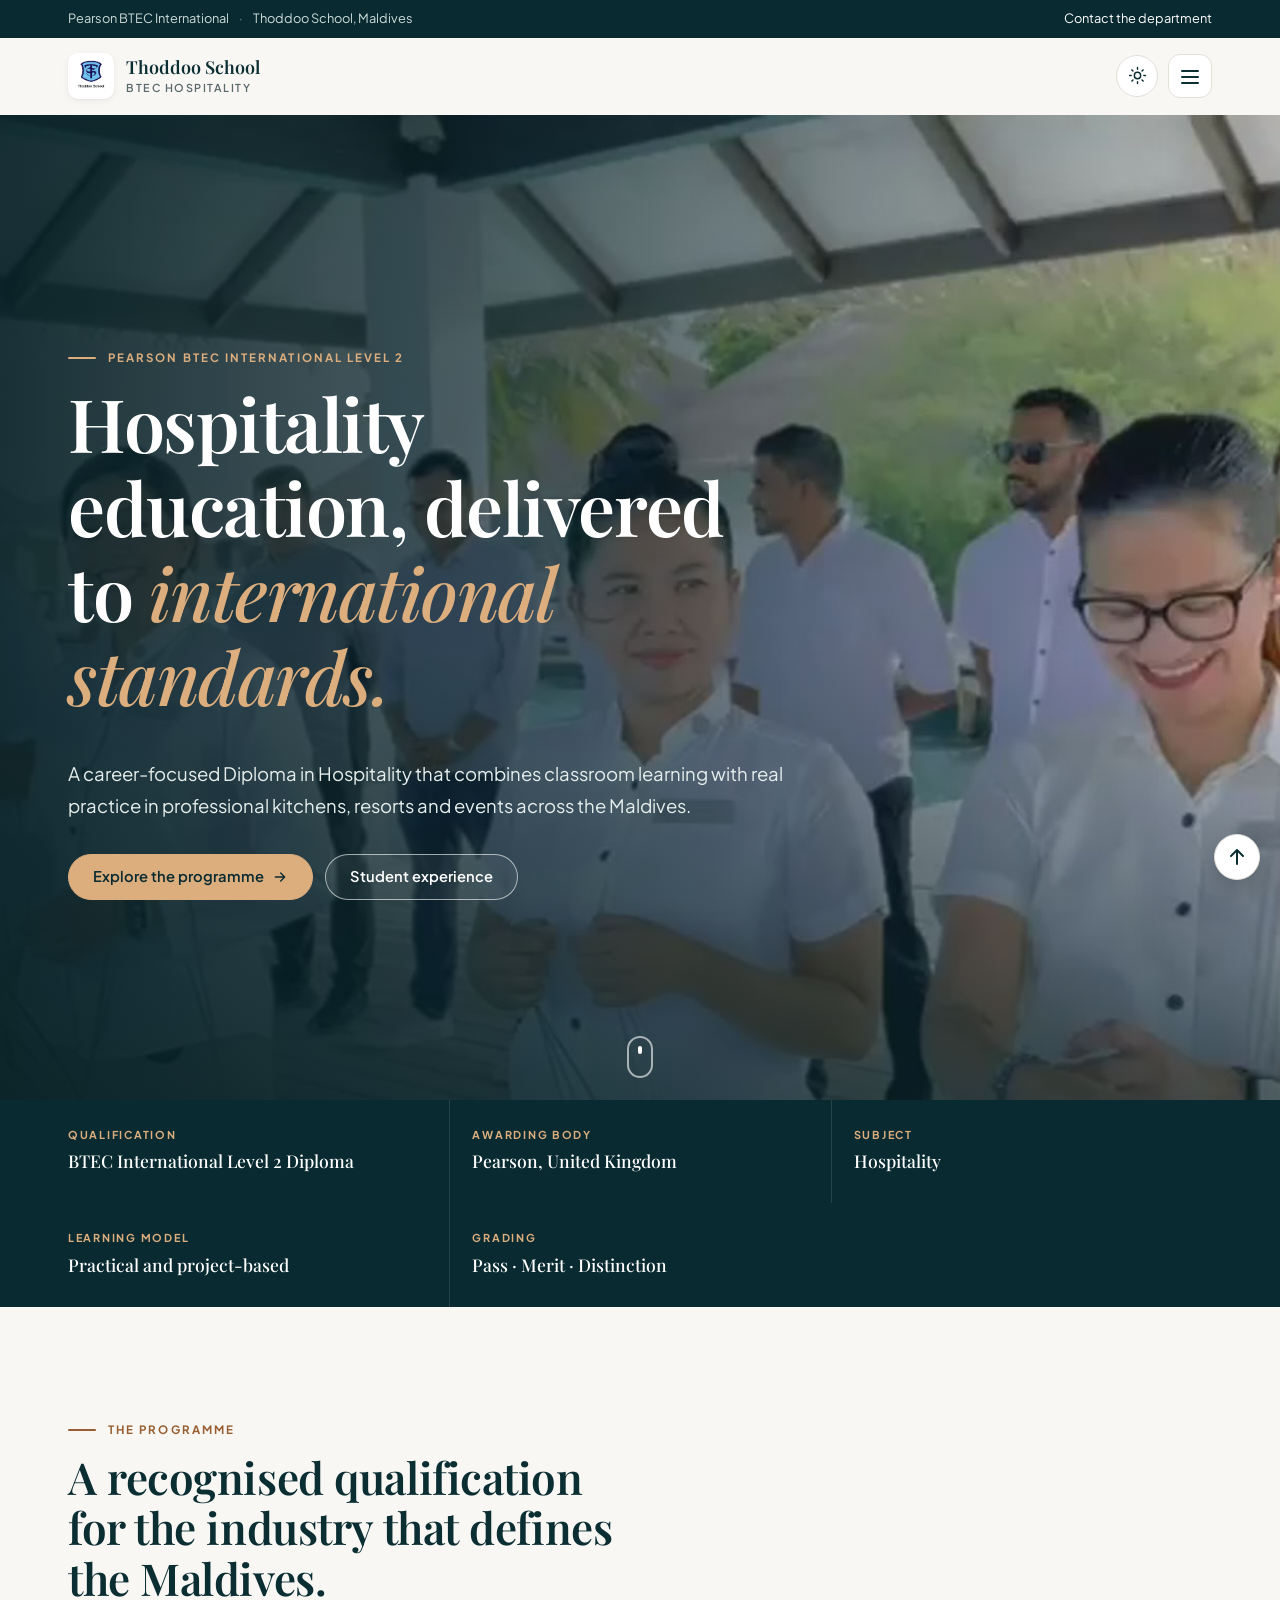
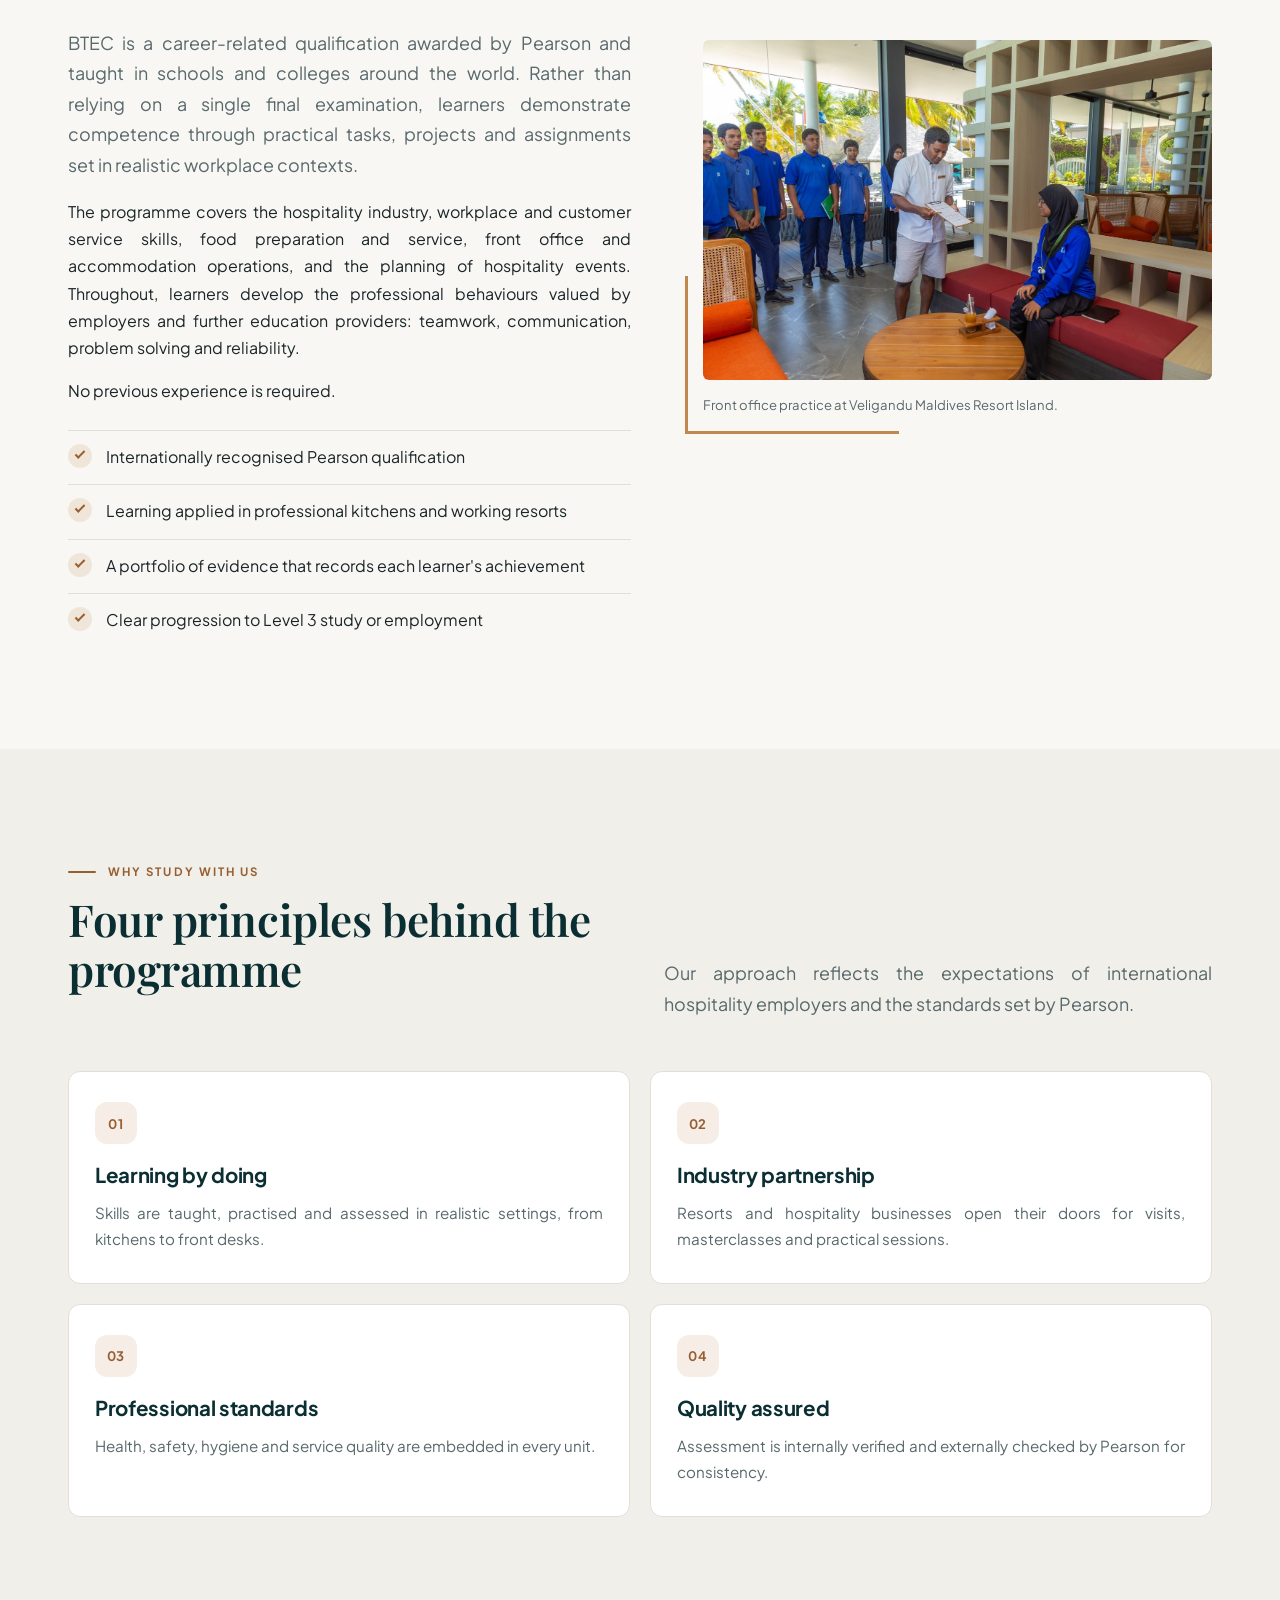
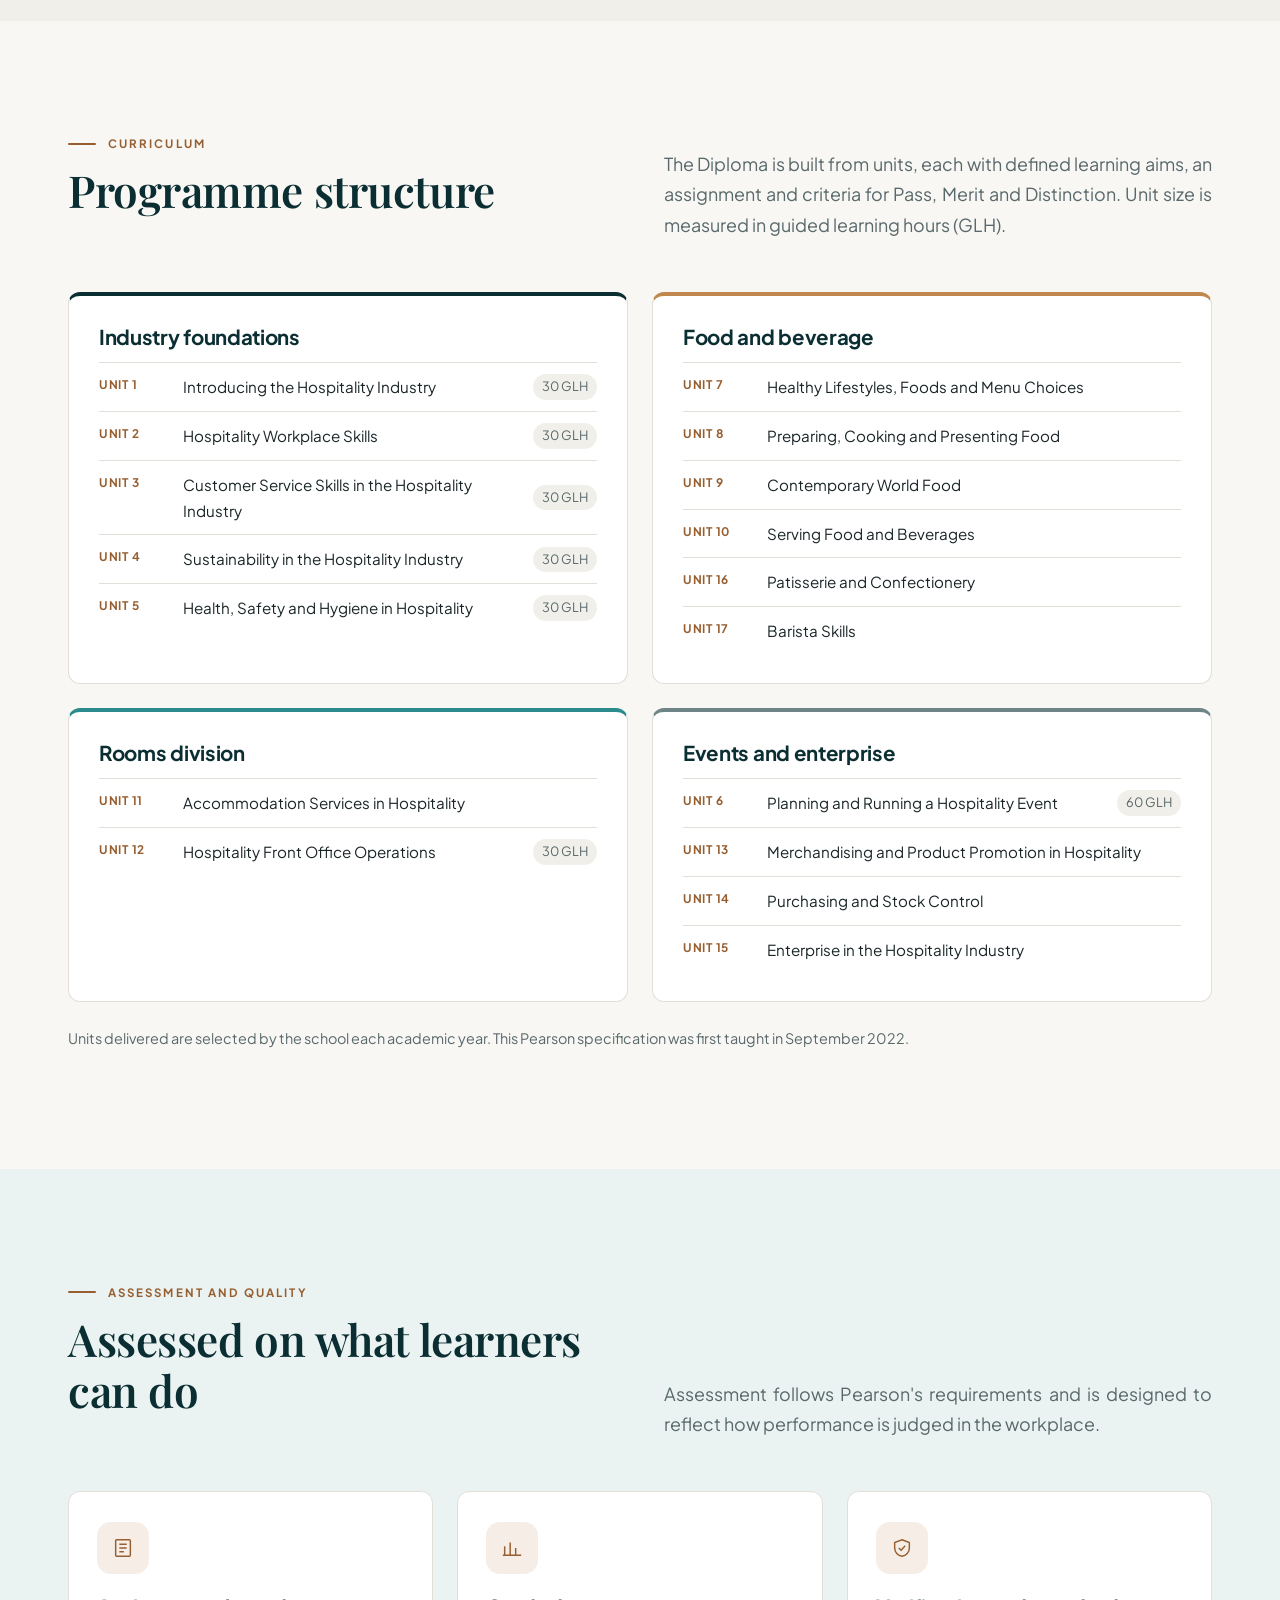
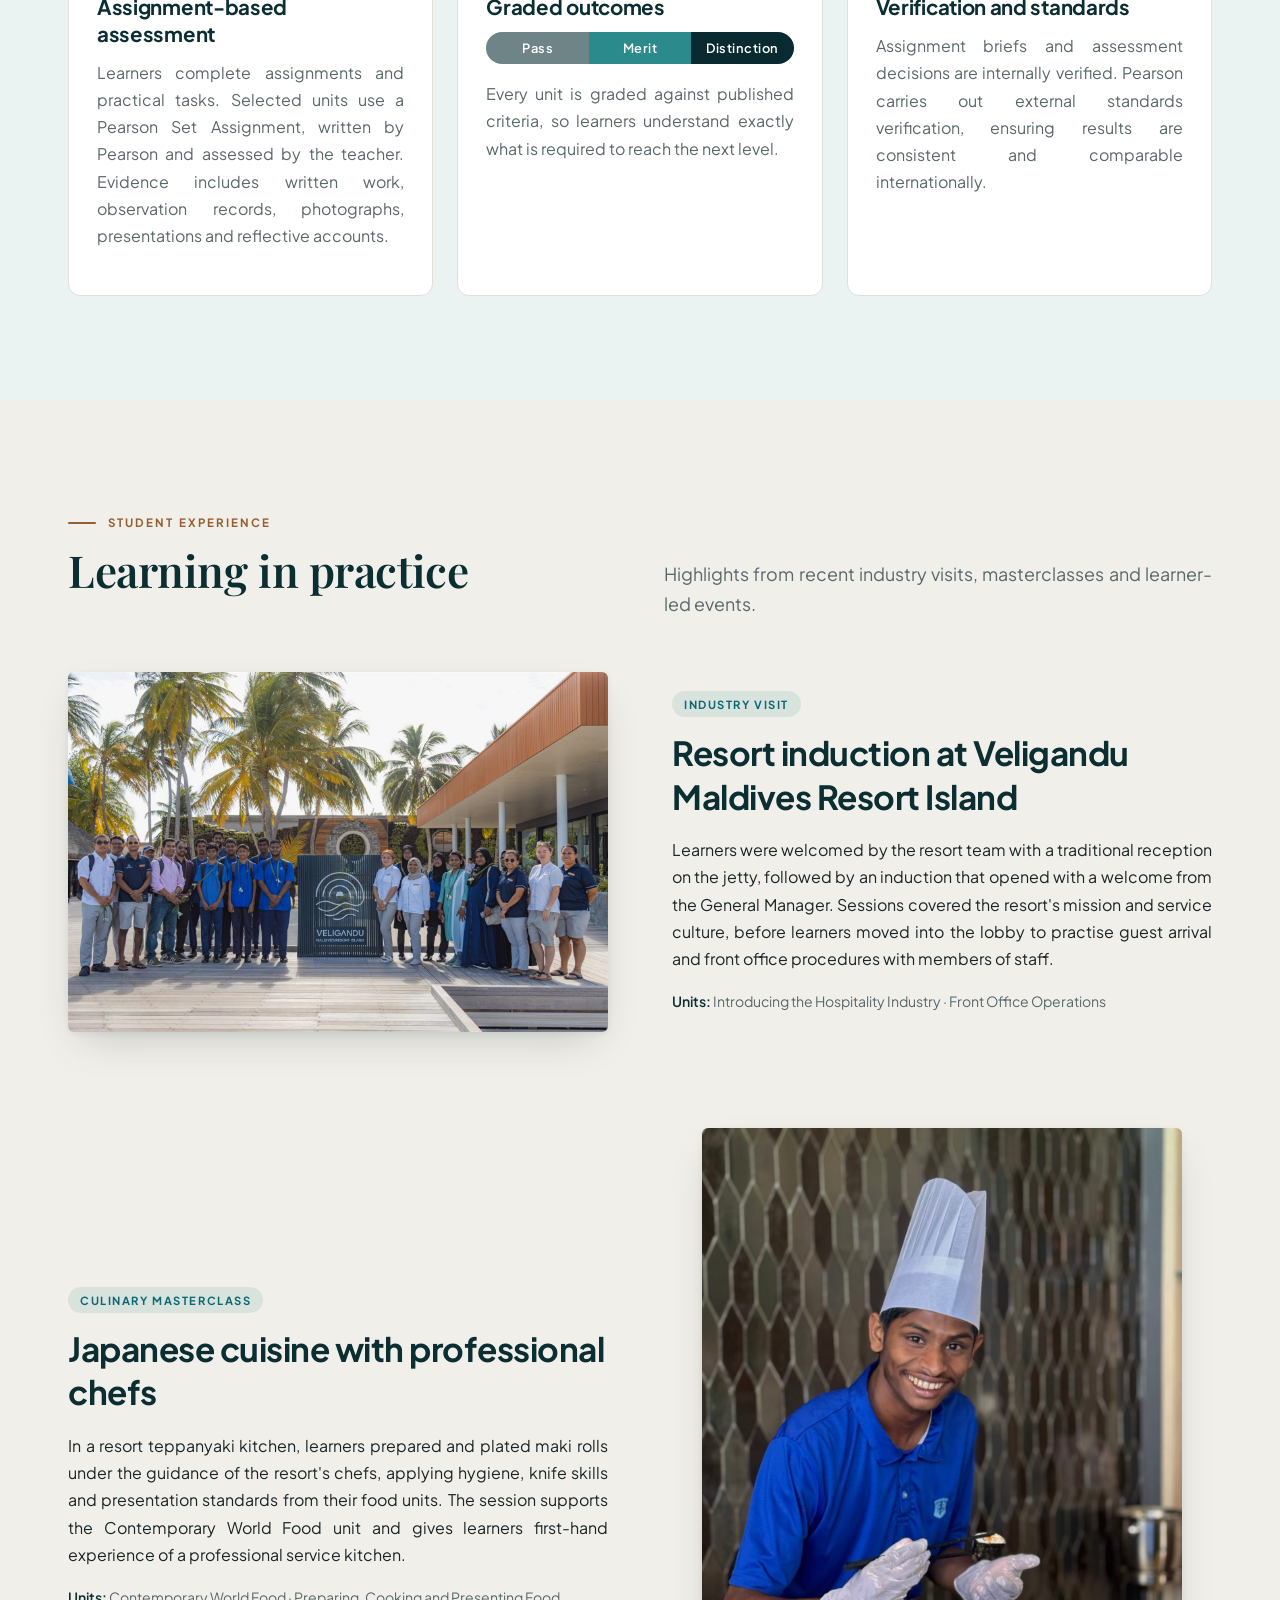
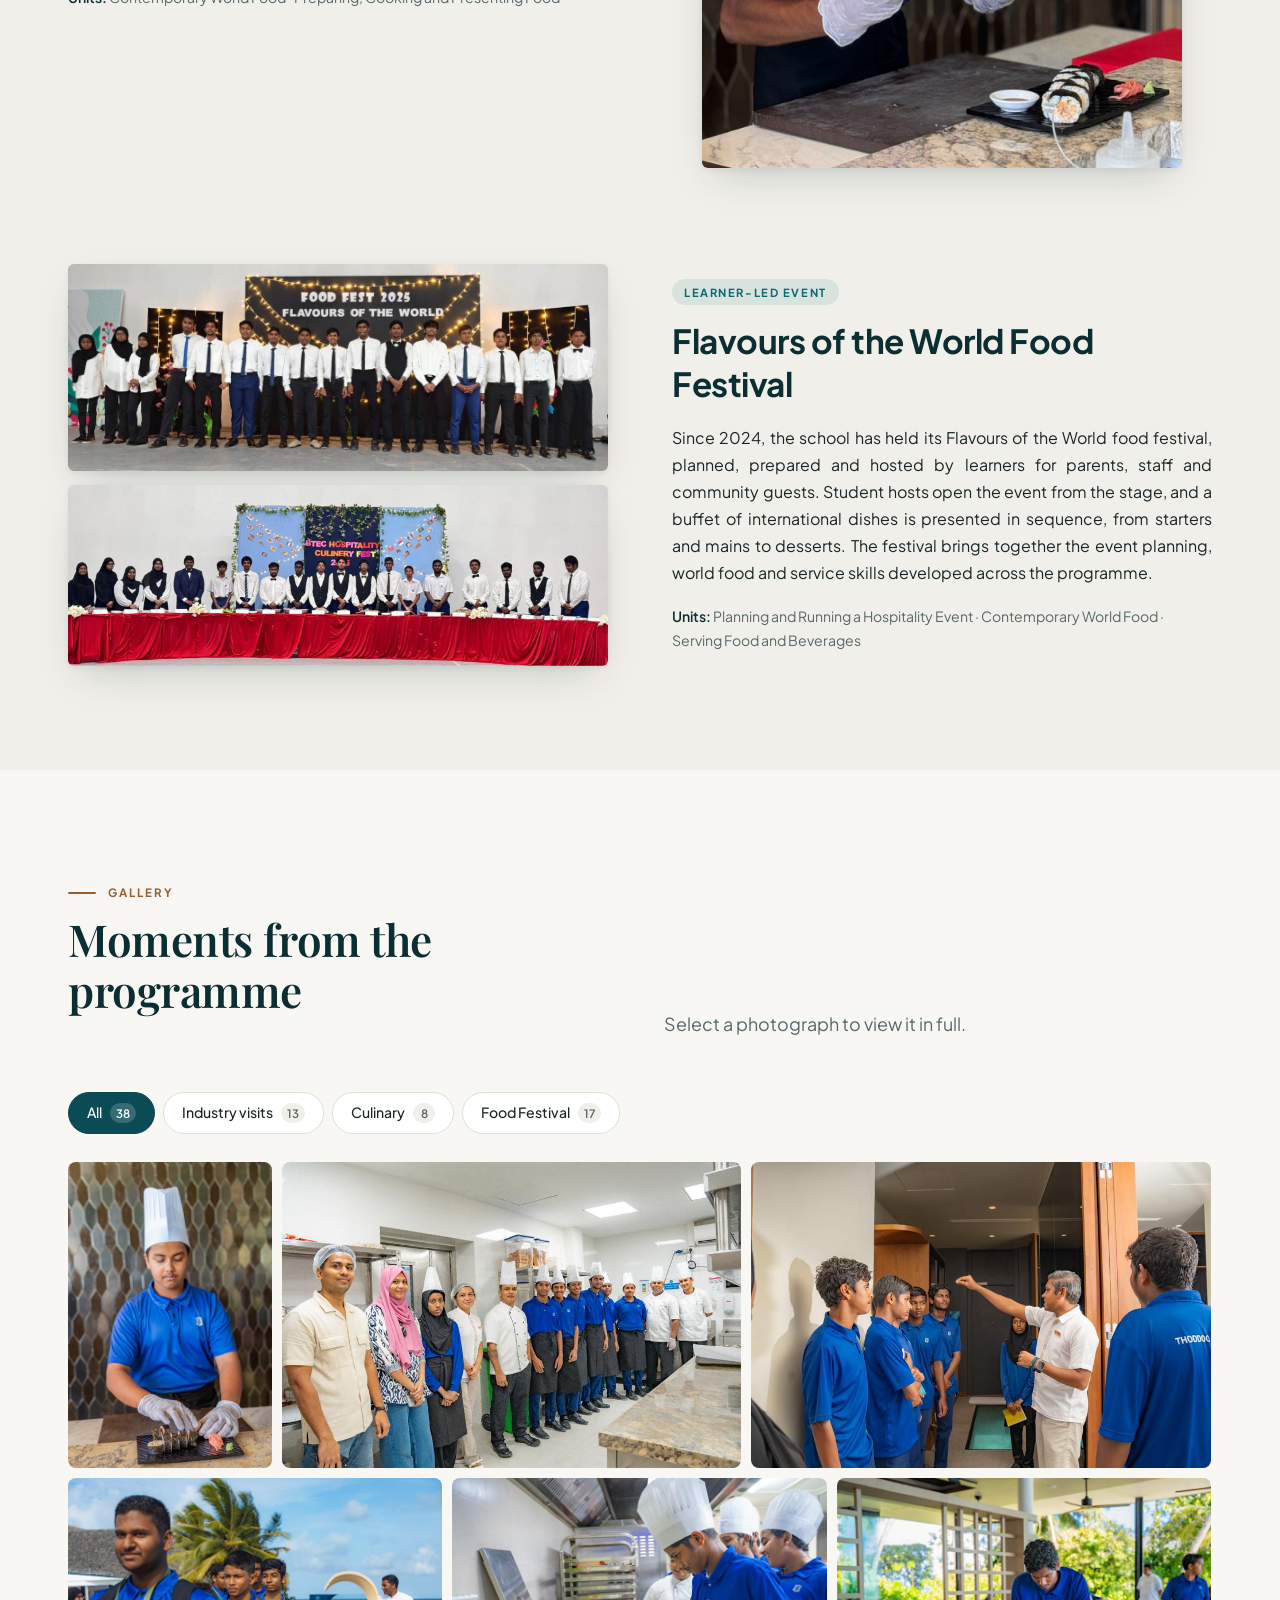
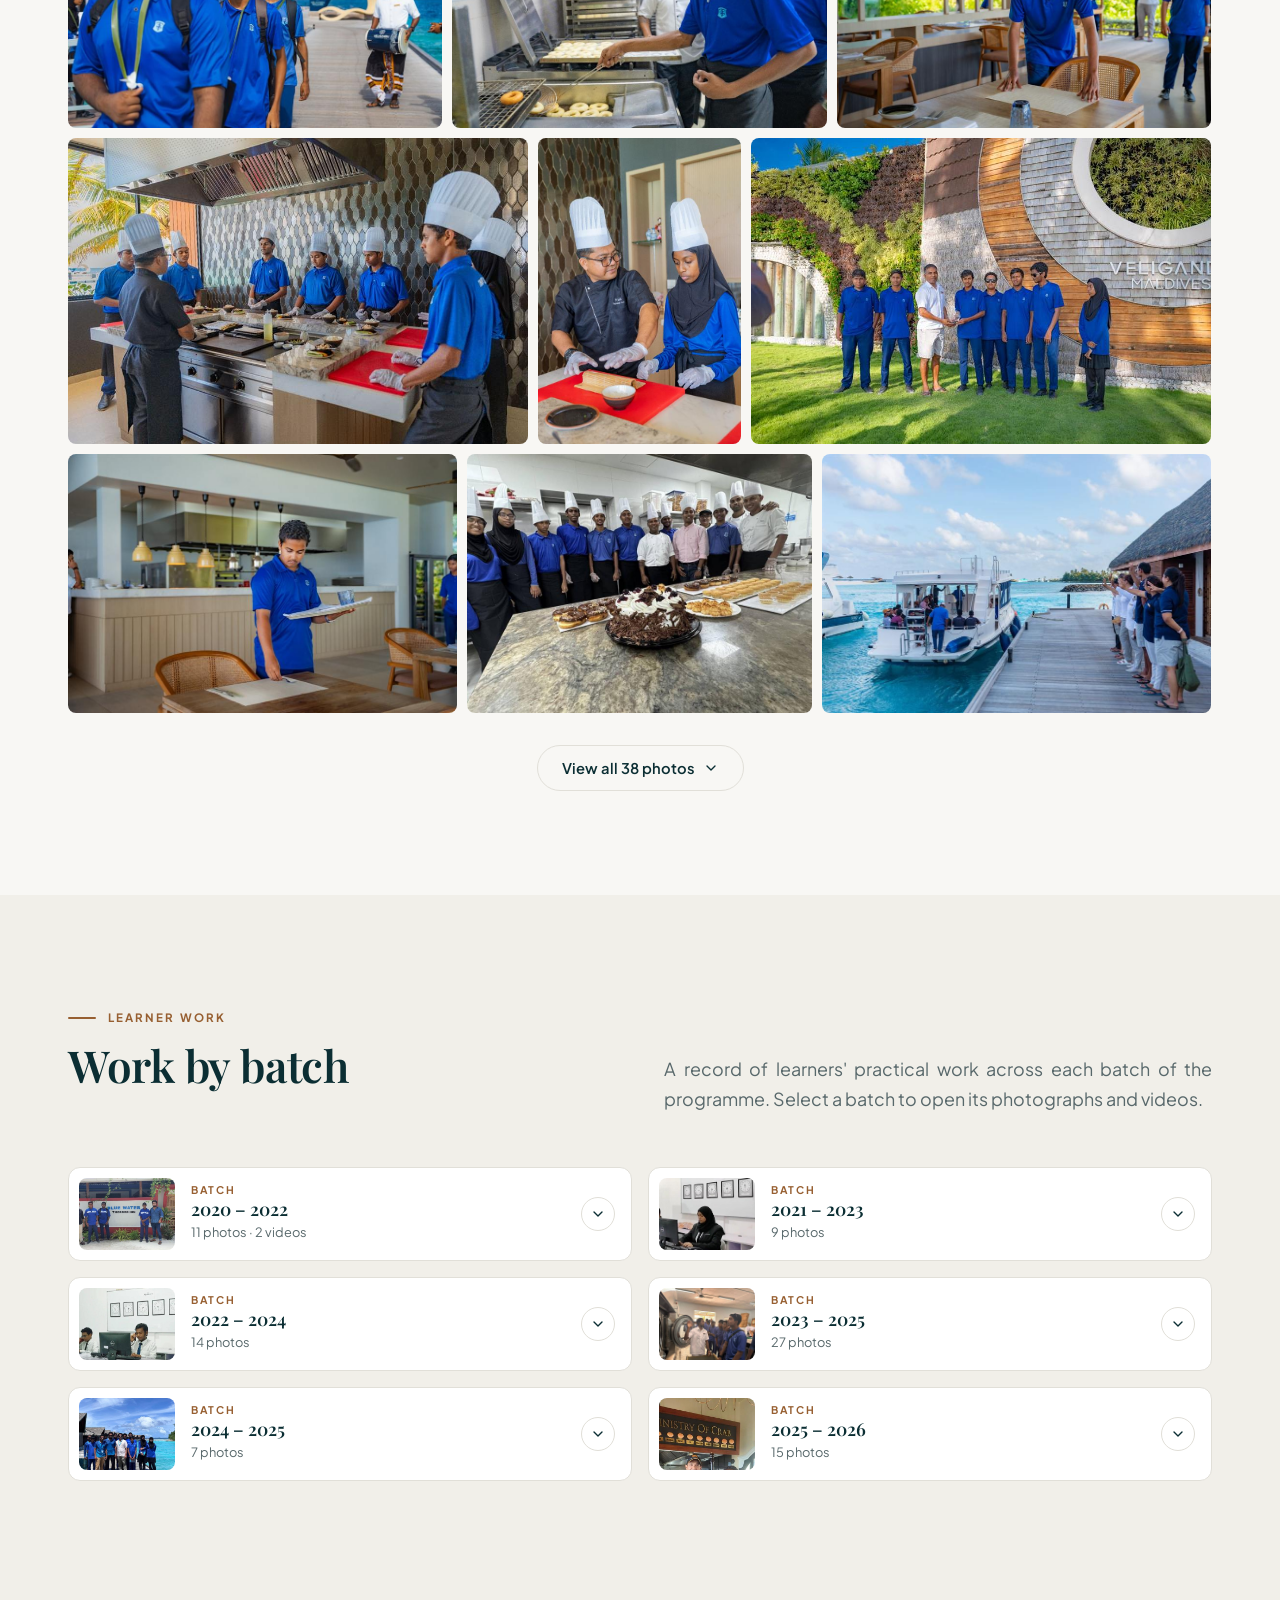
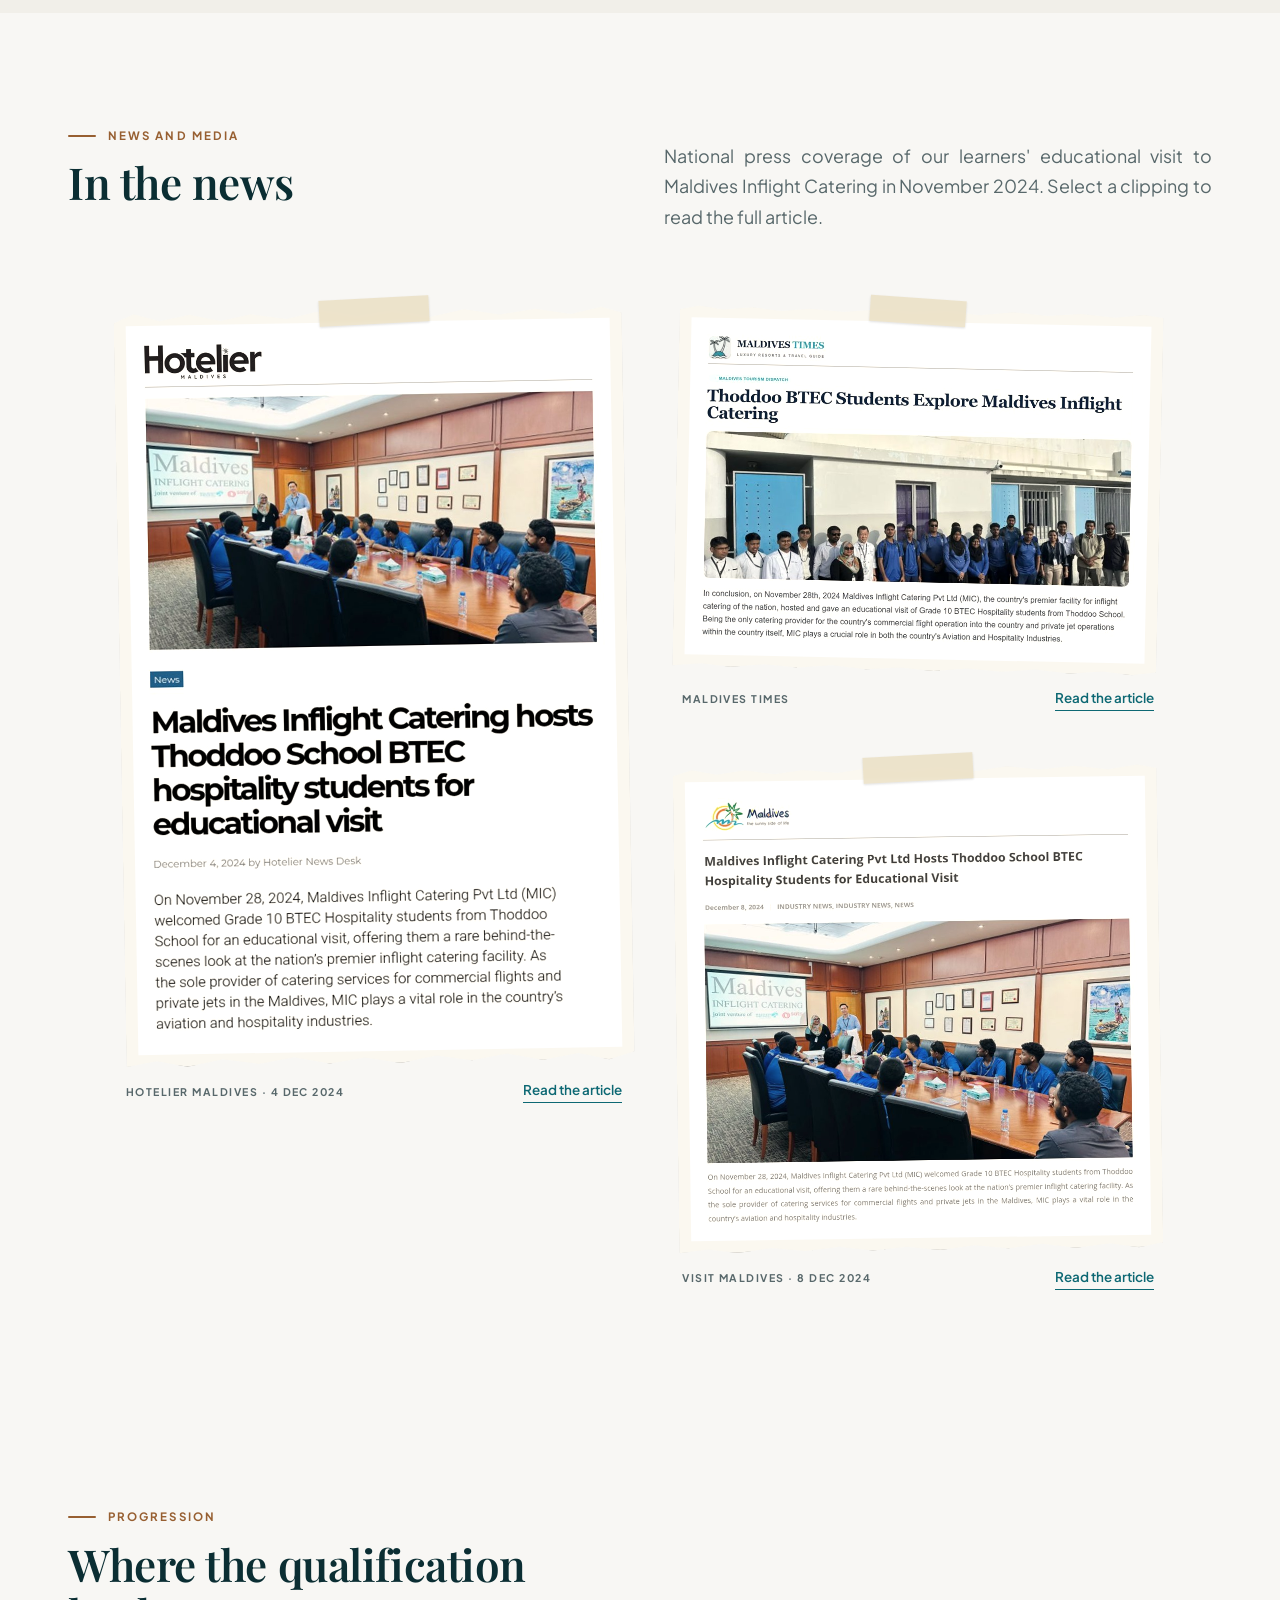
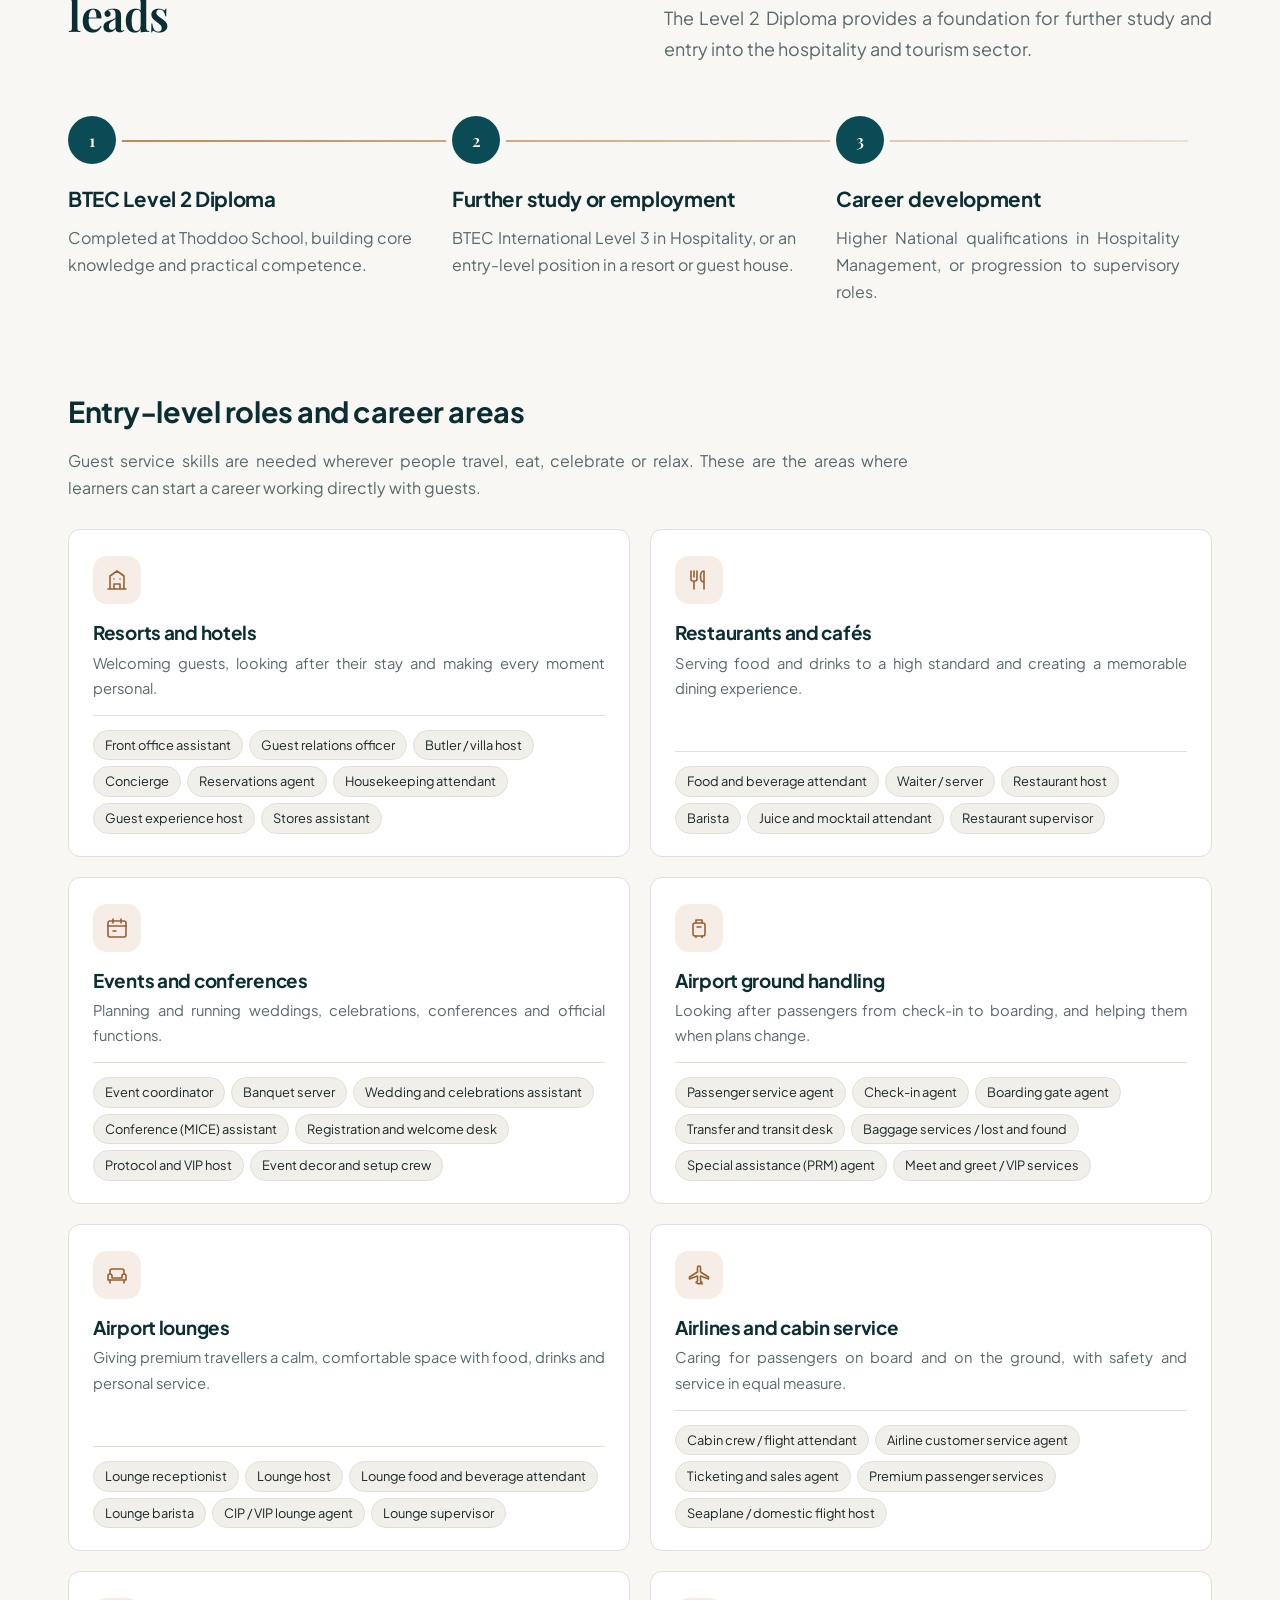
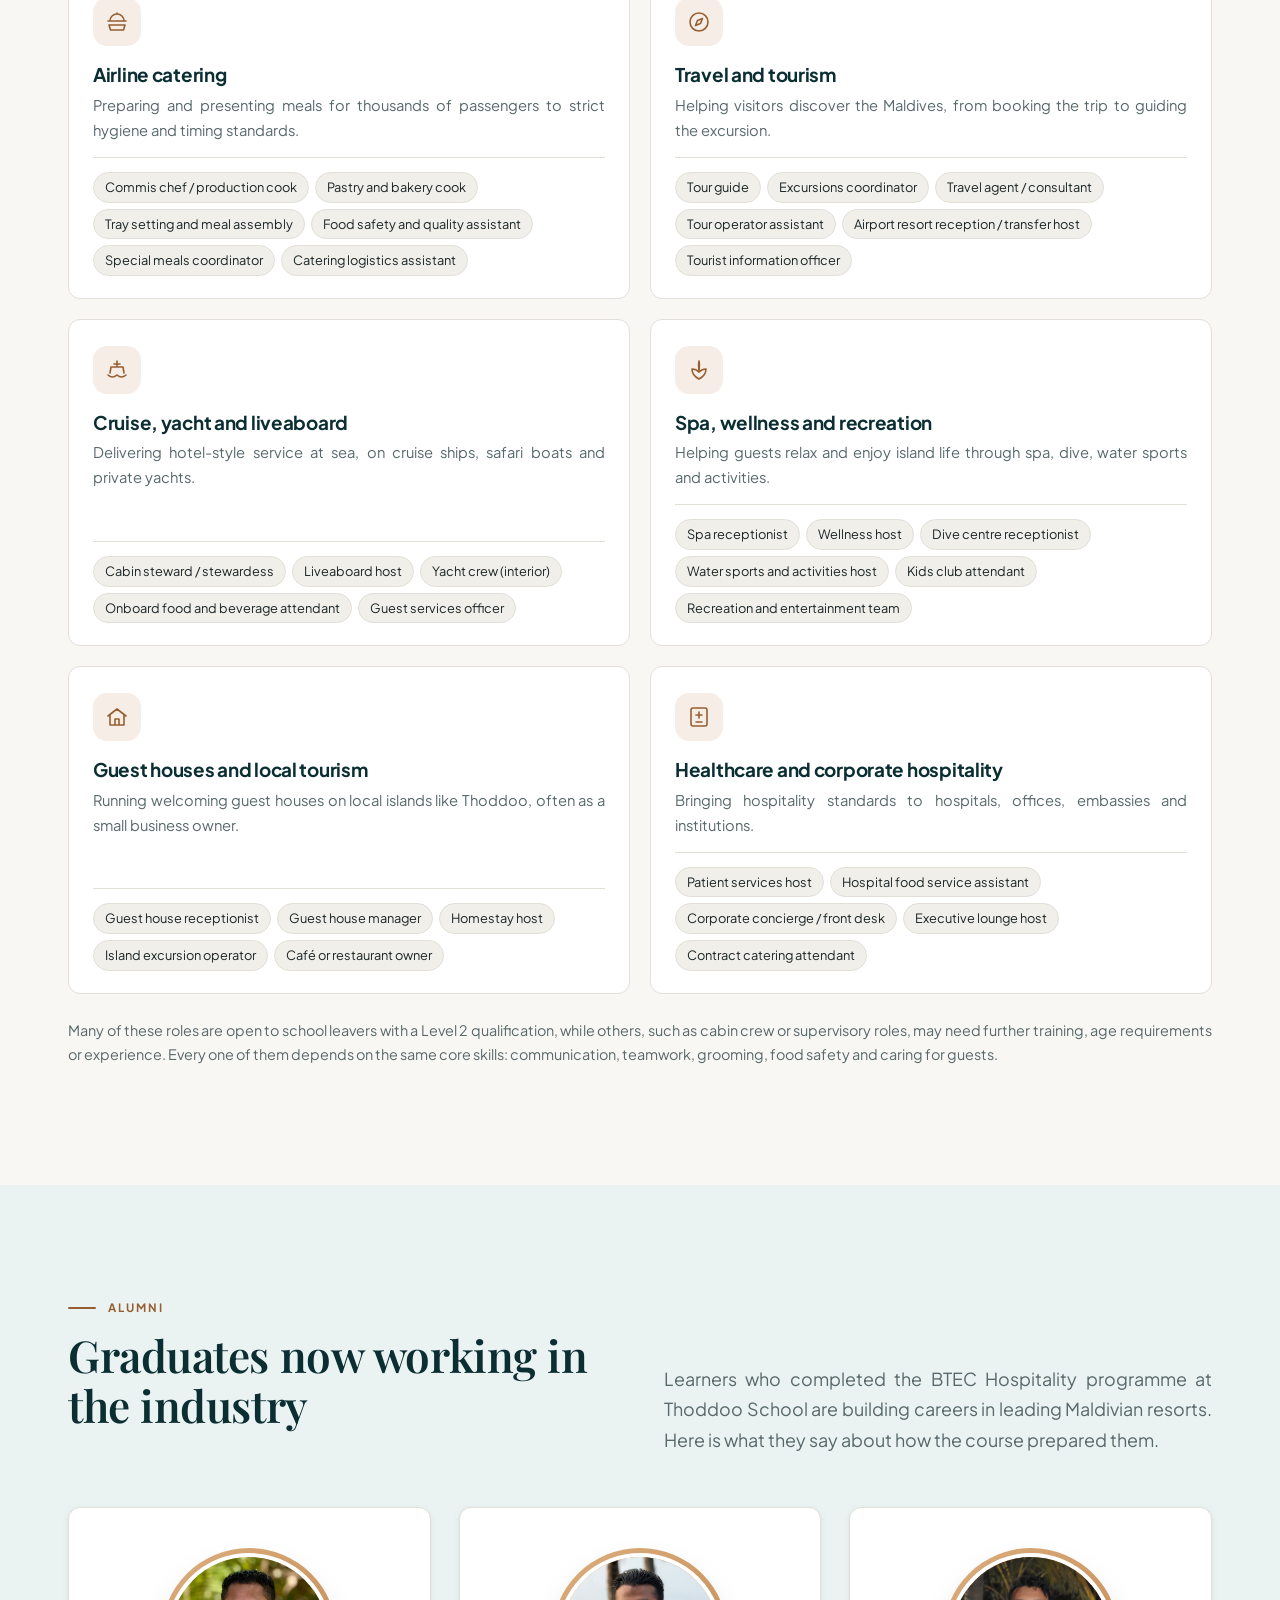
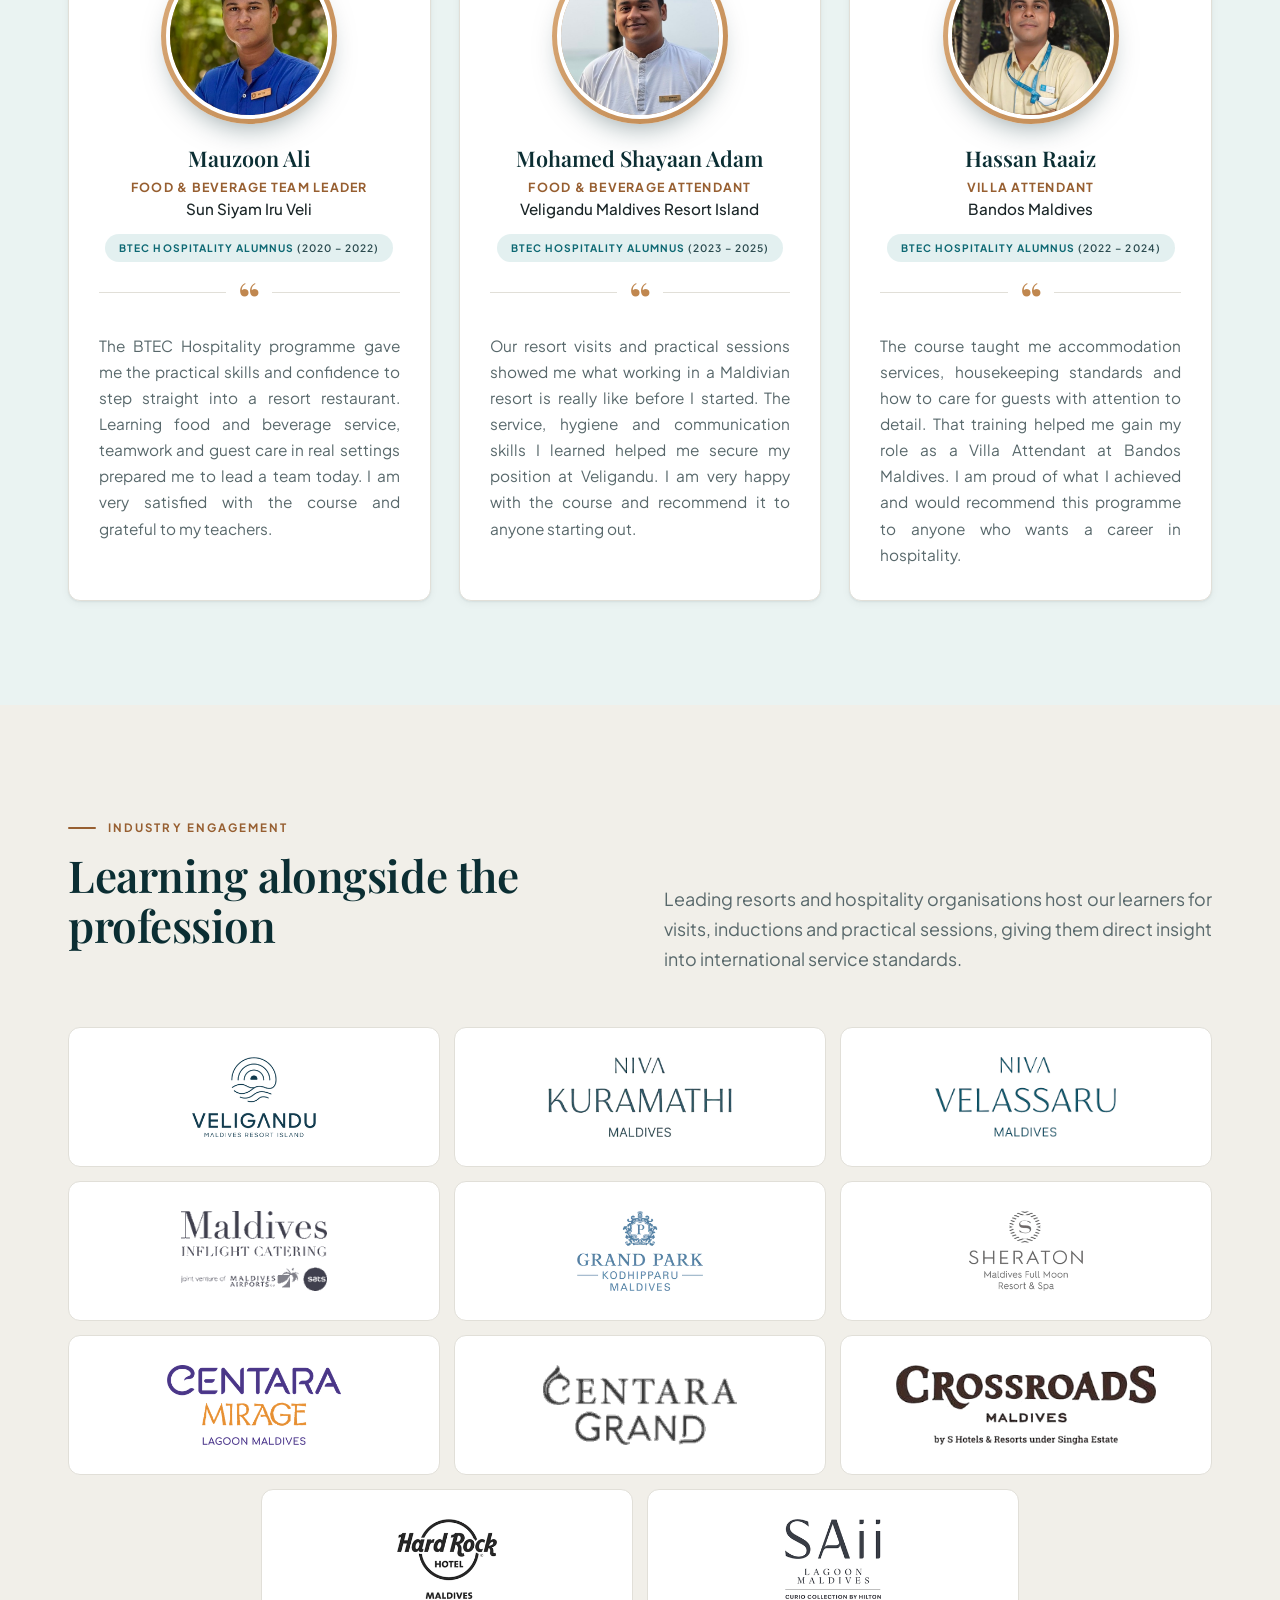
==== index.html @ 62ddf703 "Learner work 2023-2025: add 11 cookery practical photos" ====
<!DOCTYPE html>
<html lang="en">
<head>
<meta charset="utf-8">
<meta name="viewport" content="width=device-width, initial-scale=1, viewport-fit=cover">
<title>Thoddoo School BTEC Hospitality | Pearson BTEC Level 2 Hospitality, Maldives</title>
<meta name="description" content="Thoddoo School BTEC Hospitality: the Pearson BTEC International Level 2 Diploma in Hospitality at Thoddoo School, Maldives. Career-focused, practical learning with resort and industry partners.">
<meta name="theme-color" content="#082a30">
<meta property="og:type" content="website">
<meta property="og:title" content="Thoddoo School BTEC Hospitality, Maldives">
<meta property="og:description" content="Career-focused Pearson BTEC International Level 2 Diploma in Hospitality, with practical learning in resorts, kitchens and events across the Maldives.">
<meta property="og:image" content="https://btechospitality.github.io/img/veligandu-group.jpg">
<meta property="og:url" content="https://btechospitality.github.io/">
<link rel="canonical" href="https://btechospitality.github.io/">
<meta name="twitter:card" content="summary_large_image">
<link rel="icon" href="img/crest.png">
<link rel="apple-touch-icon" href="img/crest.png">
<link rel="preload" as="image" href="img/sheraton-poster.jpg" fetchpriority="high">
<script type="application/ld+json">{"@context":"https://schema.org","@type":"School","name":"Thoddoo School","alternateName":"Thoddoo School BTEC Hospitality","url":"https://btechospitality.github.io/","description":"Delivers the Pearson BTEC International Level 2 Diploma in Hospitality.","email":"admin@thoddooschool.edu.mv","telephone":"+9606660819","address":{"@type":"PostalAddress","addressLocality":"Thoddoo","addressRegion":"Alif Alif Atoll","addressCountry":"MV"}}</script>
<link rel="preconnect" href="https://fonts.googleapis.com">
<link rel="preconnect" href="https://fonts.gstatic.com" crossorigin>
<link rel="stylesheet" href="https://fonts.googleapis.com/css2?family=Playfair+Display:ital,wght@0,500;0,600;0,700;1,500&family=Plus+Jakarta+Sans:wght@400;500;600;700&display=swap">
<link rel="stylesheet" href="css/style.css">
<script>(function(){var r=document.documentElement;r.classList.add('js');try{var t=localStorage.getItem('theme');if(t)r.setAttribute('data-theme',t)}catch(e){}})();</script>
</head>
<body>
<a class="skip" href="#top">Skip to content</a>

<div class="util"><div class="wrap">
<div><span>Pearson BTEC International</span><span>Thoddoo School, Maldives</span></div>
<span><a href="#contact">Contact the department</a></span>
</div></div>

<header class="main"><div class="wrap">
<a class="brand" href="#top"><img src="img/crest.png" alt="Thoddoo School crest"><span><b>Thoddoo School</b><small>BTEC Hospitality</small></span></a>
<nav class="primary" id="nav" aria-label="Main">
<a href="#programme">Programme</a><a href="#curriculum">Curriculum</a><a href="#assessment">Assessment</a><a href="#experience">Experience</a><a href="#gallery">Gallery</a><a href="#work">Learner work</a><a href="#news">News</a><a href="#progression">Careers</a><a href="#faq">FAQ</a><a href="#contact">Contact</a>
</nav>
<div class="header-actions">
<button class="icon-btn theme-toggle" type="button" aria-label="Switch to dark mode"><svg class="sun" viewBox="0 0 24 24" fill="none" stroke="currentColor" stroke-width="1.8" stroke-linecap="round"><circle cx="12" cy="12" r="4"/><path d="M12 2v2M12 20v2M4.9 4.9l1.4 1.4M17.7 17.7l1.4 1.4M2 12h2M20 12h2M4.9 19.1l1.4-1.4M17.7 6.3l1.4-1.4"/></svg><svg class="moon" viewBox="0 0 24 24" fill="none" stroke="currentColor" stroke-width="1.8" stroke-linecap="round" stroke-linejoin="round"><path d="M21 12.8A9 9 0 1 1 11.2 3a7 7 0 0 0 9.8 9.8z"/></svg></button>
<a class="cta sm" href="#contact">Enquire</a>
<button class="menu-btn" type="button" aria-expanded="false" aria-controls="nav" aria-label="Menu"><span></span><span></span><span></span></button>
</div>
</div></header>

<main id="top">

<section class="hero" aria-label="Introduction">
<video class="hero-video" muted loop playsinline preload="none" poster="img/sheraton-poster.jpg" aria-hidden="true" data-src="media/sheraton-hero.mp4"></video>
<div class="wrap hero-in">
<span class="eyebrow">Pearson BTEC International Level 2</span>
<h1>Hospitality education, delivered to <em>international standards.</em></h1>
<p>A career-focused Diploma in Hospitality that combines classroom learning with real practice in professional kitchens, resorts and events across the Maldives.</p>
<div class="btns"><a class="cta gold" href="#programme">Explore the programme <svg viewBox="0 0 24 24" fill="none" stroke="currentColor" stroke-width="2" stroke-linecap="round" stroke-linejoin="round"><path d="M5 12h14M13 6l6 6-6 6"/></svg></a><a class="cta ghost" href="#experience">Student experience</a></div>
</div>
<a class="scroll-cue" href="#programme" aria-label="Scroll to the programme"></a>
</section>

<dl class="facts" aria-label="Programme at a glance"><div class="wrap">
<div class="fact"><dt>Qualification</dt><dd>BTEC International Level 2 Diploma</dd></div>
<div class="fact"><dt>Awarding body</dt><dd>Pearson, United Kingdom</dd></div>
<div class="fact"><dt>Subject</dt><dd>Hospitality</dd></div>
<div class="fact"><dt>Learning model</dt><dd>Practical and project-based</dd></div>
<div class="fact"><dt>Grading</dt><dd>Pass · Merit · Distinction</dd></div>
</div></dl>

<section id="programme"><div class="wrap split">
<div>
<span class="eyebrow">The programme</span>
<h2>A recognised qualification for the industry that defines the Maldives.</h2>
<p class="lead">BTEC is a career-related qualification awarded by Pearson and taught in schools and colleges around the world. Rather than relying on a single final examination, learners demonstrate competence through practical tasks, projects and assignments set in realistic workplace contexts.</p>
<p>The programme covers the hospitality industry, workplace and customer service skills, food preparation and service, front office and accommodation operations, and the planning of hospitality events. Throughout, learners develop the professional behaviours valued by employers and further education providers: teamwork, communication, problem solving and reliability.</p>
<p>No previous experience is required.</p>
<ul class="checks">
<li>Internationally recognised Pearson qualification</li>
<li>Learning applied in professional kitchens and working resorts</li>
<li>A portfolio of evidence that records each learner's achievement</li>
<li>Clear progression to Level 3 study or employment</li>
</ul>
</div>
<figure class="figure"><img src="img/front-office.jpg" alt="A resort host guides a student through a guest check-in form in a resort lobby" loading="lazy"><figcaption>Front office practice at Veligandu Maldives Resort Island.</figcaption></figure>
</div></section>

<section class="stone"><div class="wrap">
<div class="head"><div><span class="eyebrow">Why study with us</span><h2>Four principles behind the programme</h2></div><p class="lead">Our approach reflects the expectations of international hospitality employers and the standards set by Pearson.</p></div>
<div class="pillars">
<div class="pillar"><span class="n">01</span><h3>Learning by doing</h3><p>Skills are taught, practised and assessed in realistic settings, from kitchens to front desks.</p></div>
<div class="pillar"><span class="n">02</span><h3>Industry partnership</h3><p>Resorts and hospitality businesses open their doors for visits, masterclasses and practical sessions.</p></div>
<div class="pillar"><span class="n">03</span><h3>Professional standards</h3><p>Health, safety, hygiene and service quality are embedded in every unit.</p></div>
<div class="pillar"><span class="n">04</span><h3>Quality assured</h3><p>Assessment is internally verified and externally checked by Pearson for consistency.</p></div>
</div>
</div></section>

<section id="curriculum"><div class="wrap">
<div class="head"><div><span class="eyebrow">Curriculum</span><h2>Programme structure</h2></div><p class="lead">The Diploma is built from units, each with defined learning aims, an assignment and criteria for Pass, Merit and Distinction. Unit size is measured in guided learning hours (GLH).</p></div>
<div class="strands">
<div class="strand"><h3>Industry foundations</h3><ul class="units">
<li><b>Unit 1</b>Introducing the Hospitality Industry<i>30 GLH</i></li>
<li><b>Unit 2</b>Hospitality Workplace Skills<i>30 GLH</i></li>
<li><b>Unit 3</b>Customer Service Skills in the Hospitality Industry<i>30 GLH</i></li>
<li><b>Unit 4</b>Sustainability in the Hospitality Industry<i>30 GLH</i></li>
<li><b>Unit 5</b>Health, Safety and Hygiene in Hospitality<i>30 GLH</i></li></ul></div>
<div class="strand"><h3>Food and beverage</h3><ul class="units">
<li><b>Unit 7</b>Healthy Lifestyles, Foods and Menu Choices<i></i></li>
<li><b>Unit 8</b>Preparing, Cooking and Presenting Food<i></i></li>
<li><b>Unit 9</b>Contemporary World Food<i></i></li>
<li><b>Unit 10</b>Serving Food and Beverages<i></i></li>
<li><b>Unit 16</b>Patisserie and Confectionery<i></i></li>
<li><b>Unit 17</b>Barista Skills<i></i></li></ul></div>
<div class="strand"><h3>Rooms division</h3><ul class="units">
<li><b>Unit 11</b>Accommodation Services in Hospitality<i></i></li>
<li><b>Unit 12</b>Hospitality Front Office Operations<i>30 GLH</i></li></ul></div>
<div class="strand"><h3>Events and enterprise</h3><ul class="units">
<li><b>Unit 6</b>Planning and Running a Hospitality Event<i>60 GLH</i></li>
<li><b>Unit 13</b>Merchandising and Product Promotion in Hospitality<i></i></li>
<li><b>Unit 14</b>Purchasing and Stock Control<i></i></li>
<li><b>Unit 15</b>Enterprise in the Hospitality Industry<i></i></li></ul></div>
</div>
<p class="note">Units delivered are selected by the school each academic year. This Pearson specification was first taught in September 2022.</p>
</div></section>

<section id="assessment" class="sky"><div class="wrap">
<div class="head"><div><span class="eyebrow">Assessment and quality</span><h2>Assessed on what learners can do</h2></div><p class="lead">Assessment follows Pearson's requirements and is designed to reflect how performance is judged in the workplace.</p></div>
<div class="three">
<div><div class="ic" aria-hidden="true"><svg width="22" height="22" viewBox="0 0 24 24" fill="none" stroke="currentColor" stroke-width="1.6"><rect x="4" y="3" width="16" height="18" rx="1"/><path d="M8 8h8M8 12h8M8 16h5"/></svg></div><h3>Assignment-based assessment</h3><p>Learners complete assignments and practical tasks. Selected units use a Pearson Set Assignment, written by Pearson and assessed by the teacher. Evidence includes written work, observation records, photographs, presentations and reflective accounts.</p></div>
<div><div class="ic" aria-hidden="true"><svg width="22" height="22" viewBox="0 0 24 24" fill="none" stroke="currentColor" stroke-width="1.6"><path d="M4 20V10M10 20V6M16 20v-8M22 20H2"/></svg></div><h3>Graded outcomes</h3><div class="grades"><span>Pass</span><span>Merit</span><span>Distinction</span></div><p>Every unit is graded against published criteria, so learners understand exactly what is required to reach the next level.</p></div>
<div><div class="ic" aria-hidden="true"><svg width="22" height="22" viewBox="0 0 24 24" fill="none" stroke="currentColor" stroke-width="1.6"><path d="M12 3l8 3v6c0 4.5-3.4 8.3-8 9-4.6-.7-8-4.5-8-9V6l8-3z"/><path d="M8.5 12l2.5 2.5 4.5-5"/></svg></div><h3>Verification and standards</h3><p>Assignment briefs and assessment decisions are internally verified. Pearson carries out external standards verification, ensuring results are consistent and comparable internationally.</p></div>
</div>
</div></section>

<section id="experience" class="stone"><div class="wrap">
<div class="head"><div><span class="eyebrow">Student experience</span><h2>Learning in practice</h2></div><p class="lead">Highlights from recent industry visits, masterclasses and learner-led events.</p></div>

<article class="feature">
<div class="media"><img src="img/veligandu-group.jpg" alt="Learners and the Veligandu team at the resort sign" loading="lazy"></div>
<div><span class="tag">Industry visit</span><h3>Resort induction at Veligandu Maldives Resort Island</h3>
<p>Learners were welcomed by the resort team with a traditional reception on the jetty, followed by an induction that opened with a welcome from the General Manager. Sessions covered the resort's mission and service culture, before learners moved into the lobby to practise guest arrival and front office procedures with members of staff.</p>
<div class="meta"><span><b>Units:</b> Introducing the Hospitality Industry · Front Office Operations</span></div></div>
</article>

<article class="feature rev">
<div class="media"><img src="img/sushi-student.jpg" alt="A smiling learner presents a piece of sushi he prepared" loading="lazy"></div>
<div><span class="tag">Culinary masterclass</span><h3>Japanese cuisine with professional chefs</h3>
<p>In a resort teppanyaki kitchen, learners prepared and plated maki rolls under the guidance of the resort's chefs, applying hygiene, knife skills and presentation standards from their food units. The session supports the Contemporary World Food unit and gives learners first-hand experience of a professional service kitchen.</p>
<div class="meta"><span><b>Units:</b> Contemporary World Food · Preparing, Cooking and Presenting Food</span></div></div>
</article>

<article class="feature">
<div class="media stack"><img src="img/ff-festival-team.jpg" width="1200" height="462" alt="The learner team lined up in formal service attire in front of the Flavours of the World backdrop" loading="lazy"><img src="img/ff-festival-lineup.jpg" width="1600" height="534" alt="Learners and hosts lined up behind the buffet tables in front of the culinary fest backdrop" loading="lazy"></div>
<div><span class="tag">Learner-led event</span><h3>Flavours of the World Food Festival</h3>
<p>Since 2024, the school has held its Flavours of the World food festival, planned, prepared and hosted by learners for parents, staff and community guests. Student hosts open the event from the stage, and a buffet of international dishes is presented in sequence, from starters and mains to desserts. The festival brings together the event planning, world food and service skills developed across the programme.</p>
<div class="meta"><span><b>Units:</b> Planning and Running a Hospitality Event · Contemporary World Food · Serving Food and Beverages</span></div></div>
</article>
</div></section>

<section id="gallery"><div class="wrap">
<div class="head"><div><span class="eyebrow">Gallery</span><h2>Moments from the programme</h2></div><p class="lead">Select a photograph to view it in full.</p></div>
<div class="filters" role="group" aria-label="Filter photographs">
<button type="button" data-f="all" aria-pressed="true">All</button><button type="button" data-f="visit" aria-pressed="false">Industry visits</button><button type="button" data-f="kitchen" aria-pressed="false">Culinary</button><button type="button" data-f="fest" aria-pressed="false">Food Festival</button>
</div>
<div class="gal">
<button type="button" data-c="kitchen"><img src="img/thumbs/gal-sushi-plating.jpg" data-full="img/gal-sushi-plating.jpg" width="533" height="800" decoding="async" alt="A learner in a chef hat places sushi rolls on a black plate" loading="lazy"><span>Plating sushi rolls with ginger and wasabi</span></button>
<button type="button" data-c="kitchen"><img src="img/thumbs/gal-kitchen-team.jpg" data-full="img/gal-kitchen-team.jpg" width="800" height="533" decoding="async" alt="Learners in chef hats and aprons standing in a row with resort chefs and hosts in a professional kitchen" loading="lazy"><span>Learners with the resort's kitchen team</span></button>
<button type="button" data-c="visit"><img src="img/thumbs/gal-villa-briefing.jpg" data-full="img/gal-villa-briefing.jpg" width="800" height="533" decoding="async" alt="A resort host briefing a group of learners at a villa entrance" loading="lazy"><span>A resort host briefs learners during the visit</span></button>
<button type="button" data-c="visit"><img src="img/thumbs/jetty-welcome.jpg" data-full="img/jetty-welcome.jpg" width="800" height="533" decoding="async" alt="Students arriving on the Veligandu jetty to a traditional drum welcome" loading="lazy"><span>Traditional welcome on arrival at Veligandu</span></button>
<button type="button" data-c="kitchen"><img src="img/thumbs/gal-doughnuts.jpg" data-full="img/gal-doughnuts.jpg" width="800" height="533" decoding="async" alt="A learner in a chef hat lifts doughnuts from a fryer while a chef looks on" loading="lazy"><span>Frying doughnuts in the resort bakery kitchen</span></button>
<button type="button" data-c="visit"><img src="img/thumbs/gal-table-setting.jpg" data-full="img/gal-table-setting.jpg" width="800" height="533" decoding="async" alt="A learner adjusts a place mat while setting a restaurant table" loading="lazy"><span>Table setting practice in the resort restaurant</span></button>
<button type="button" data-c="kitchen"><img src="img/thumbs/gal-teppanyaki-class.jpg" data-full="img/gal-teppanyaki-class.jpg" width="800" height="533" decoding="async" alt="Learners in chef hats at the teppanyaki counter during a sushi class" loading="lazy"><span>Teppanyaki masterclass at the resort</span></button>
<button type="button" data-c="kitchen"><img src="img/thumbs/gal-sushi-demo.jpg" data-full="img/gal-sushi-demo.jpg" width="533" height="800" decoding="async" alt="A teppanyaki chef shows a learner how to roll sushi with a bamboo mat" loading="lazy"><span>A resort chef guides a learner through rolling sushi</span></button>
<button type="button" data-c="visit"><img src="img/thumbs/gal-memento-handover.jpg" data-full="img/gal-memento-handover.jpg" width="800" height="533" decoding="async" alt="A learner and a resort host holding a glass memento in front of the Veligandu sign" loading="lazy"><span>Presenting a memento at Veligandu Maldives</span></button>
<button type="button" data-c="visit"><img src="img/thumbs/gal-tray-service.jpg" data-full="img/gal-tray-service.jpg" width="800" height="533" decoding="async" alt="A learner carries a tray with a glass towards a set table" loading="lazy"><span>Tray service practice in the resort restaurant</span></button>
<button type="button" data-c="kitchen"><img src="img/thumbs/patisserie.jpg" data-full="img/patisserie.jpg" width="800" height="600" decoding="async" alt="Students and chefs behind cakes and pastries" loading="lazy"><span>Patisserie practical in a professional kitchen</span></button>
<button type="button" data-c="visit"><img src="img/thumbs/boat-farewell.jpg" data-full="img/boat-farewell.jpg" width="800" height="533" decoding="async" alt="Resort staff wave farewell as the boat departs" loading="lazy"><span>Farewell from the Veligandu team</span></button>
<button type="button" data-c="fest"><img src="img/thumbs/gal-ff-buffet-display.jpg" data-full="img/gal-ff-buffet-display.jpg" width="800" height="446" decoding="async" alt="Six learners in white shirts stand behind a table of dumplings, sausage rolls and canapes" loading="lazy"><span>Learners with their buffet display</span></button>
<button type="button" data-c="visit"><img src="img/thumbs/veligandu-memento.jpg" data-full="img/veligandu-memento.jpg" width="800" height="450" decoding="async" alt="Students present a memento to Fathulla Ibrahim, General Manager of Veligandu Maldives Resort Island" loading="lazy"><span>Students present a memento to Fathulla Ibrahim, General Manager, Veligandu Maldives</span></button>
<button type="button" data-c="visit"><img src="img/thumbs/welcome-screen.jpg" data-full="img/welcome-screen.jpg" width="800" height="533" decoding="async" alt="Learners with Fathulla Ibrahim, General Manager of Veligandu Maldives Resort Island, in front of a welcome screen" loading="lazy"><span>Learners with Fathulla Ibrahim, General Manager, Veligandu Maldives</span></button>
<button type="button" data-c="visit"><img src="img/thumbs/gm-welcome.jpg" data-full="img/gm-welcome.jpg" width="800" height="533" decoding="async" alt="A resort manager presents to students beside a welcome screen" loading="lazy"><span>Welcome presentation in the resort training room</span></button>
<button type="button" data-c="visit"><img src="img/thumbs/induction-session.jpg" data-full="img/induction-session.jpg" width="800" height="533" decoding="async" alt="Students in the resort training room" loading="lazy"><span>Resort induction session</span></button>
<button type="button" data-c="visit"><img src="img/thumbs/jetty-walk.jpg" data-full="img/jetty-walk.jpg" width="800" height="533" decoding="async" alt="Students and hosts walking along the resort jetty" loading="lazy"><span>Arriving at the resort</span></button>
<button type="button" data-c="kitchen"><img src="img/thumbs/gal-dough-cutting.jpg" data-full="img/gal-dough-cutting.jpg" width="800" height="533" decoding="async" alt="A learner in a chef hat cuts rounds from rolled dough" loading="lazy"><span>Cutting dough in the pastry kitchen</span></button>
<button type="button" data-c="visit"><img src="img/thumbs/veligandu-arch.jpg" data-full="img/veligandu-arch.jpg" width="800" height="600" decoding="async" alt="Students and staff at the Veligandu Maldives sign" loading="lazy"><span>Students and staff at Veligandu Maldives</span></button>
<button type="button" data-c="fest"><img src="img/thumbs/gal-ff-food-station.jpg" data-full="img/gal-ff-food-station.jpg" width="800" height="444" decoding="async" alt="Six learners in white shirts and ties stand behind a table of pasta and salad in front of the festival stage" loading="lazy"><span>Learners at their food station</span></button>
<button type="button" data-c="fest"><img src="img/thumbs/gal-ff-guests-tasting.jpg" data-full="img/gal-ff-guests-tasting.jpg" width="800" height="450" decoding="async" alt="Parents and guests tasting food at set tables in the hall" loading="lazy"><span>Guests tasting the dishes</span></button>
<button type="button" data-c="fest"><img src="img/thumbs/gal-ff-serving-desserts.jpg" data-full="img/gal-ff-serving-desserts.jpg" width="800" height="450" decoding="async" alt="Three learners in white shirts and ties serve desserts with tongs" loading="lazy"><span>Learners serving desserts to guests</span></button>
<button type="button" data-c="fest"><img src="img/thumbs/gal-ff-serving-guests.jpg" data-full="img/gal-ff-serving-guests.jpg" width="800" height="450" decoding="async" alt="Three learners serve savoury snacks to two seated guests" loading="lazy"><span>Learners serving guests at the table</span></button>
<button type="button" data-c="fest"><img src="img/thumbs/ff-hosts.jpg" data-full="img/ff-hosts.jpg" width="800" height="600" decoding="async" alt="Three student hosts at the Food Festival" loading="lazy"><span>Event hosts</span></button>
<button type="button" data-c="fest"><img src="img/thumbs/ff-buffet.jpg" data-full="img/ff-buffet.jpg" width="600" height="800" decoding="async" alt="Guests at the student-prepared buffet" loading="lazy"><span>Guests at the international buffet</span></button>
<button type="button" data-c="fest"><img src="img/thumbs/ff-guests-2.jpg" data-full="img/ff-guests-2.jpg" width="600" height="800" decoding="async" alt="Guests photographing the buffet" loading="lazy"><span>Guests at the Food Festival</span></button>
<button type="button" data-c="fest"><img src="img/thumbs/gal-ff-buffet-hosts.jpg" data-full="img/gal-ff-buffet-hosts.jpg" width="690" height="800" decoding="async" alt="Student hosts in white shirts and ties standing along the buffet while a guest looks at the dishes" loading="lazy"><span>Student hosts at the international buffet</span></button>
<button type="button" data-c="fest"><img src="img/thumbs/gal-ff-buffet-guests.jpg" data-full="img/gal-ff-buffet-guests.jpg" width="723" height="800" decoding="async" alt="A guest points at dishes on the international buffet while student hosts in white shirts and ties look on" loading="lazy"><span>Guests viewing the international buffet</span></button>
<button type="button" data-c="visit"><img src="img/thumbs/kuramathi-plaque.jpg" data-full="img/kuramathi-plaque.jpg" width="600" height="800" decoding="async" alt="During their visit to Kuramathi Maldives, students present a memento to their host" loading="lazy"><span>Students present a memento during their visit to Kuramathi Maldives, 2023</span></button>
<button type="button" data-c="fest"><img src="img/thumbs/gal-ff-dessert-serving-1.jpg" data-full="img/gal-ff-dessert-serving-1.jpg" width="552" height="657" decoding="async" alt="Two learners in white shirts and ties hold a tray of dessert with tongs beside a thatched display" loading="lazy"><span>Learners presenting dessert at their station</span></button>
<button type="button" data-c="fest"><img src="img/thumbs/gal-ff-dessert-serving-2.jpg" data-full="img/gal-ff-dessert-serving-2.jpg" width="618" height="657" decoding="async" alt="Learners in white shirts and a black waistcoat serve a tray of dessert to a seated guest" loading="lazy"><span>Learners serving dessert to guests at the table</span></button>
<button type="button" data-c="fest"><img src="img/thumbs/ff-speaker-3.jpg" data-full="img/ff-speaker-3.jpg" width="600" height="800" decoding="async" alt="A student presents the menu at the Food Festival lectern" loading="lazy"><span>Presenting the menu at the Food Festival</span></button>
<button type="button" data-c="fest"><img src="img/thumbs/ff-speaker-6.jpg" data-full="img/ff-speaker-6.jpg" width="600" height="800" decoding="async" alt="A student host speaking at the Food Festival lectern" loading="lazy"><span>Student host at the Food Festival</span></button>
<button type="button" data-c="fest"><img src="img/thumbs/ff-speaker-1.jpg" data-full="img/ff-speaker-1.jpg" width="600" height="800" decoding="async" alt="A student in waiter attire speaking at the lectern" loading="lazy"><span>Student host opens the festival</span></button>
<button type="button" data-c="fest"><img src="img/thumbs/ff-speaker-2.jpg" data-full="img/ff-speaker-2.jpg" width="800" height="600" decoding="async" alt="A student speaking at the Food Festival lectern" loading="lazy"><span>Student address at the Food Festival</span></button>
<button type="button" data-c="fest"><img src="img/thumbs/ff-speaker-5.jpg" data-full="img/ff-speaker-5.jpg" width="600" height="800" decoding="async" alt="A student in a blue tie speaking at the Food Festival lectern" loading="lazy"><span>Student address at the Food Festival</span></button>
<button type="button" data-c="kitchen"><img src="img/thumbs/sushi-pair.jpg" data-full="img/sushi-pair.jpg" width="600" height="800" decoding="async" alt="Two students plating sushi" loading="lazy"><span>Plating to service standard</span></button>
</div>
<div class="gal-more" hidden><button type="button" class="cta">Show all photos <svg viewBox="0 0 24 24" fill="none" stroke="currentColor" stroke-width="2" stroke-linecap="round" stroke-linejoin="round"><path d="M6 9l6 6 6-6"/></svg></button></div>
</div></section>

<section id="work" class="stone"><div class="wrap">
<div class="head"><div><span class="eyebrow">Learner work</span><h2>Work by batch</h2></div><p class="lead">A record of learners' practical work across each batch of the programme. Select a batch to open its photographs and videos.</p></div>
<div class="work-tabs" aria-label="Batches"><button type="button" id="t-b2020" aria-controls="b2020" aria-expanded="false">2020 – 2022 Batch</button><button type="button" id="t-b2021" aria-controls="b2021" aria-expanded="false">2021 – 2023 Batch</button><button type="button" id="t-b2022" aria-controls="b2022" aria-expanded="false">2022 – 2024 Batch</button><button type="button" id="t-b2023" aria-controls="b2023" aria-expanded="false">2023 – 2025 Batch</button><button type="button" id="t-b2024" aria-controls="b2024" aria-expanded="false">2024 – 2025 Batch</button><button type="button" id="t-b2025" aria-controls="b2025" aria-expanded="false">2025 – 2026 Batch</button></div>
<div class="work-panel" role="region" id="b2020" aria-labelledby="t-b2020" hidden><h3>2020 – 2022 Batch</h3><p>Practical work and assessment evidence from learners in the 2020 – 2022 batch.</p><div class="work-videos">
<figure><video controls muted playsinline preload="none" poster="img/work-2020-task31.jpg"><source src="media/work/2020-task-3-1.mp4" type="video/mp4">Your browser cannot play this video.</video><figcaption>Table service</figcaption></figure>
<figure><video controls muted playsinline preload="none" poster="img/work-2020-task32.jpg"><source src="media/work/2020-task-3-2.mp4" type="video/mp4">Your browser cannot play this video.</video><figcaption>Table service</figcaption></figure>
</div><div class="gal work-gal"><button type="button" data-c="work"><img src="img/thumbs/work-2020-blue-water.jpg" data-full="img/work-2020-blue-water.jpg" width="800" height="450" decoding="async" alt="Learners and staff outside Blue Water Thoddoo Inn" loading="lazy"><span>Visit to Blue Water Thoddoo Inn</span></button><button type="button" data-c="work"><img src="img/thumbs/work-2020-guesthouse-lobby.jpg" data-full="img/work-2020-guesthouse-lobby.jpg" width="800" height="600" decoding="async" alt="Learners and staff in a guesthouse lobby" loading="lazy"><span>Learners in the guesthouse lobby</span></button><button type="button" data-c="work"><img src="img/thumbs/work-2020-bed-making.jpg" data-full="img/work-2020-bed-making.jpg" width="800" height="450" decoding="async" alt="Learners making a bed in a guest room" loading="lazy"><span>Bed making in a guest room</span></button><button type="button" data-c="work"><img src="img/thumbs/work-2020-group.jpg" data-full="img/work-2020-group.jpg" width="800" height="601" decoding="async" alt="Learners and their teacher during a guesthouse visit to Amazing View Thoddoo" loading="lazy"><span>Guesthouse visit to Amazing View Thoddoo</span></button><button type="button" data-c="work"><img src="img/thumbs/work-2020-food-team-1.jpg" data-full="img/work-2020-food-team-1.jpg" width="800" height="360" decoding="async" alt="Four learners present their dishes at a table set for service" loading="lazy"><span>Presenting dishes for assessment</span></button><button type="button" data-c="work"><img src="img/thumbs/work-2020-food-assessment.jpg" data-full="img/work-2020-food-assessment.jpg" width="800" height="360" decoding="async" alt="An assessor records judgements as learners present their dishes" loading="lazy"><span>Practical assessment of food presentation</span></button><button type="button" data-c="work"><img src="img/thumbs/work-2020-food-team-2.jpg" data-full="img/work-2020-food-team-2.jpg" width="800" height="360" decoding="async" alt="Learners stand behind their fried rice and creamy pasta" loading="lazy"><span>Fried rice and creamy pasta presentation</span></button><button type="button" data-c="work"><img src="img/thumbs/work-2020-food-team-3.jpg" data-full="img/work-2020-food-team-3.jpg" width="800" height="360" decoding="async" alt="Learners present sandwiches, mocktails and cupcakes to assessors" loading="lazy"><span>Sandwiches, mocktails and cupcakes for assessors</span></button><button type="button" data-c="work"><img src="img/thumbs/work-2020-buffet-1.jpg" data-full="img/work-2020-buffet-1.jpg" width="800" height="360" decoding="async" alt="Four learners stand behind a candle-lit buffet they prepared" loading="lazy"><span>Candle-lit buffet prepared by learners</span></button><button type="button" data-c="work"><img src="img/thumbs/work-2020-buffet-2.jpg" data-full="img/work-2020-buffet-2.jpg" width="800" height="360" decoding="async" alt="Another team of four learners at the buffet table" loading="lazy"><span>Buffet service team</span></button><button type="button" data-c="work"><img src="img/thumbs/work-2020-buffet-3.jpg" data-full="img/work-2020-buffet-3.jpg" width="800" height="360" decoding="async" alt="Five learners present the complete buffet" loading="lazy"><span>The complete buffet display</span></button></div><div class="work-empty" hidden>Photographs for this batch will be added soon.</div></div><div class="work-panel" role="region" id="b2021" aria-labelledby="t-b2021" hidden><h3>2021 – 2023 Batch</h3><p>Practical work and assessment evidence from learners in the 2021 – 2023 batch.</p><div class="gal work-gal"><button type="button" data-c="work"><img src="img/thumbs/work-2021-front-office-1.jpg" data-full="img/work-2021-front-office-1.jpg" width="474" height="396" decoding="async" alt="A learner in front office uniform working at a reception computer, with world time clocks behind her" loading="lazy"><span>Front office operations at the reception desk</span></button><button type="button" data-c="work"><img src="img/thumbs/work-2021-front-office-2.jpg" data-full="img/work-2021-front-office-2.jpg" width="800" height="579" decoding="async" alt="Two learners at the front desk in the hospitality training room, with world time clocks behind them" loading="lazy"><span>Front office practical in the training room</span></button><button type="button" data-c="work"><img src="img/thumbs/work-2021-table-setting-1.jpg" data-full="img/work-2021-table-setting-1.jpg" width="600" height="800" decoding="async" alt="A learner lays cutlery for a table setting on a terrace" loading="lazy"><span>Table setting for restaurant service</span></button><button type="button" data-c="work"><img src="img/thumbs/work-2021-tray-service.jpg" data-full="img/work-2021-tray-service.jpg" width="600" height="800" decoding="async" alt="A learner carries a service tray to a table" loading="lazy"><span>Tray service at the table</span></button><button type="button" data-c="work"><img src="img/thumbs/work-2021-towel-art.jpg" data-full="img/work-2021-towel-art.jpg" width="800" height="360" decoding="async" alt="Learners shape a swan towel decoration on a hotel bed" loading="lazy"><span>Towel art in accommodation services</span></button><button type="button" data-c="work"><img src="img/thumbs/work-2021-thoddoo-inn.jpg" data-full="img/work-2021-thoddoo-inn.jpg" width="800" height="360" decoding="async" alt="Four learners at the reception of Thoddoo Inn" loading="lazy"><span>Learners at Thoddoo Inn</span></button><button type="button" data-c="work"><img src="img/thumbs/work-2021-room-presentation.jpg" data-full="img/work-2021-room-presentation.jpg" width="800" height="360" decoding="async" alt="Learners present a prepared guest bedroom" loading="lazy"><span>Presenting a prepared guest room</span></button><button type="button" data-c="work"><img src="img/thumbs/work-2021-table-setting-2.jpg" data-full="img/work-2021-table-setting-2.jpg" width="600" height="800" decoding="async" alt="A learner places cutlery on a terrace table" loading="lazy"><span>Laying cutlery to service standard</span></button><button type="button" data-c="work"><img src="img/thumbs/work-2021-kitchen-brigade.jpg" data-full="img/work-2021-kitchen-brigade.jpg" width="800" height="360" decoding="async" alt="Four learners wearing paper chef hats labelled with kitchen brigade roles" loading="lazy"><span>Kitchen brigade roles: head chef, assistant chef and junior chefs</span></button></div><div class="work-empty" hidden>Photographs for this batch will be added soon.</div></div><div class="work-panel" role="region" id="b2022" aria-labelledby="t-b2022" hidden><h3>2022 – 2024 Batch</h3><p>Practical work and assessment evidence from learners in the 2022 – 2024 batch.</p><div class="gal work-gal"><button type="button" data-c="work"><img src="img/thumbs/work-2022-telephone.jpg" data-full="img/work-2022-telephone.jpg" width="748" height="460" decoding="async" alt="Two learners handle telephone reservations at front office workstations" loading="lazy"><span>Handling telephone reservations at the front office</span></button><button type="button" data-c="work"><img src="img/thumbs/work-2022-pastry-mixing.jpg" data-full="img/work-2022-pastry-mixing.jpg" width="800" height="600" decoding="async" alt="A learner mixes batter while chefs observe" loading="lazy"><span>Pastry masterclass with professional chefs</span></button><button type="button" data-c="work"><img src="img/thumbs/work-2022-oven-tray.jpg" data-full="img/work-2022-oven-tray.jpg" width="600" height="800" decoding="async" alt="A learner in a hairnet removes a tray of cookies from the oven" loading="lazy"><span>Baking in a commercial kitchen</span></button><button type="button" data-c="work"><img src="img/thumbs/work-2022-oven-mitts.jpg" data-full="img/work-2022-oven-mitts.jpg" width="600" height="800" decoding="async" alt="A learner in oven mitts prepares to use the deck oven" loading="lazy"><span>Safe use of the deck oven</span></button><button type="button" data-c="work"><img src="img/thumbs/work-2022-cupcakes.jpg" data-full="img/work-2022-cupcakes.jpg" width="800" height="600" decoding="async" alt="A chef demonstrates filling cupcake cases to learners" loading="lazy"><span>Cupcake preparation with the chef</span></button><button type="button" data-c="work"><img src="img/thumbs/work-2022-pastry-results.jpg" data-full="img/work-2022-pastry-results.jpg" width="800" height="600" decoding="async" alt="Learners present cookies and cupcakes with two chefs" loading="lazy"><span>Presenting finished cookies and cupcakes</span></button><button type="button" data-c="work"><img src="img/thumbs/work-2022-beach-setup.jpg" data-full="img/work-2022-beach-setup.jpg" width="800" height="800" decoding="async" alt="Learners hang drapes on a beach dining canopy" loading="lazy"><span>Setting up a beach dining event</span></button><button type="button" data-c="work"><img src="img/thumbs/work-2022-beach-canopy.jpg" data-full="img/work-2022-beach-canopy.jpg" width="800" height="800" decoding="async" alt="A finished beach dining canopy with white drapes and flowers" loading="lazy"><span>The finished beach dining setup</span></button><button type="button" data-c="work"><img src="img/thumbs/work-2022-fairy-lights.jpg" data-full="img/work-2022-fairy-lights.jpg" width="800" height="800" decoding="async" alt="Learners prepare fairy lights at the beach event" loading="lazy"><span>Preparing lighting for the event</span></button><button type="button" data-c="work"><img src="img/thumbs/work-2022-garland.jpg" data-full="img/work-2022-garland.jpg" width="800" height="800" decoding="async" alt="A learner wraps a flower garland around a pole" loading="lazy"><span>Decorating with floral garlands</span></button><button type="button" data-c="work"><img src="img/thumbs/work-2022-buffet-decor.jpg" data-full="img/work-2022-buffet-decor.jpg" width="800" height="800" decoding="async" alt="Learners decorate the buffet area on the beach" loading="lazy"><span>Dressing the beach buffet area</span></button><button type="button" data-c="work"><img src="img/thumbs/work-2022-beach-buffet.jpg" data-full="img/work-2022-beach-buffet.jpg" width="800" height="800" decoding="async" alt="Guests dine on the beach beside the buffet run by learners" loading="lazy"><span>Beach buffet service for guests</span></button><button type="button" data-c="work"><img src="img/thumbs/work-2022-knife-skills.jpg" data-full="img/work-2022-knife-skills.jpg" width="800" height="359" decoding="async" alt="A learner in a hairnet dices onion on a red chopping board while another watches" loading="lazy"><span>Knife skills and food preparation</span></button><button type="button" data-c="work"><img src="img/thumbs/work-2022-cooking.jpg" data-full="img/work-2022-cooking.jpg" width="800" height="359" decoding="async" alt="A learner adds chopped onion to a wok on the stove" loading="lazy"><span>Cooking in the kitchen</span></button></div><div class="work-empty" hidden>Photographs for this batch will be added soon.</div></div><div class="work-panel" role="region" id="b2023" aria-labelledby="t-b2023" hidden><h3>2023 – 2025 Batch</h3><p>Practical work and assessment evidence from learners in the 2023 – 2025 batch.</p><div class="gal work-gal"><button type="button" data-c="work"><img src="img/thumbs/work-2023-laundry.jpg" data-full="img/work-2023-laundry.jpg" width="800" height="600" decoding="async" alt="A resort staff member explains the commercial laundry to learners" loading="lazy"><span>Tour of the resort laundry</span></button><button type="button" data-c="work"><img src="img/thumbs/work-2023-orientation-notes.jpg" data-full="img/work-2023-orientation-notes.jpg" width="800" height="600" decoding="async" alt="Learners take notes during a resort orientation session" loading="lazy"><span>Taking notes during the orientation</span></button><button type="button" data-c="work"><img src="img/thumbs/work-2023-orientation-session.jpg" data-full="img/work-2023-orientation-session.jpg" width="800" height="600" decoding="async" alt="Learners listen during a session in the resort training room" loading="lazy"><span>Resort orientation session</span></button><button type="button" data-c="work"><img src="img/thumbs/work-2023-departure.jpg" data-full="img/work-2023-departure.jpg" width="800" height="450" decoding="async" alt="The batch lined up on the jetty before boarding the boat" loading="lazy"><span>Departing for the resort visit</span></button><button type="button" data-c="work"><img src="img/thumbs/work-2023-sales-presentation.jpg" data-full="img/work-2023-sales-presentation.jpg" width="800" height="450" decoding="async" alt="The Assistant Director of Sales presents the Marketing and Sales Department to learners" loading="lazy"><span>Marketing and Sales Department presentation</span></button><button type="button" data-c="work"><img src="img/thumbs/work-2023-training-room.jpg" data-full="img/work-2023-training-room.jpg" width="600" height="800" decoding="async" alt="Learners in the resort training room" loading="lazy"><span>Learning in the resort training room</span></button><button type="button" data-c="work"><img src="img/thumbs/work-2023-memento.jpg" data-full="img/work-2023-memento.jpg" width="800" height="450" decoding="async" alt="Learners present a memento to their host outside the resort" loading="lazy"><span>Presenting a memento to the resort host</span></button><button type="button" data-c="work"><img src="img/thumbs/work-2023-reception-1.jpg" data-full="img/work-2023-reception-1.jpg" width="800" height="359" decoding="async" alt="Two learners in white shirts and ties at a guesthouse reception desk" loading="lazy"><span>Front desk practice at the guesthouse reception</span></button><button type="button" data-c="work"><img src="img/thumbs/work-2023-reception-2.jpg" data-full="img/work-2023-reception-2.jpg" width="800" height="359" decoding="async" alt="Two learners at the guesthouse reception desk" loading="lazy"><span>Welcoming guests at reception</span></button><button type="button" data-c="work"><img src="img/thumbs/work-2023-reception-3.jpg" data-full="img/work-2023-reception-3.jpg" width="800" height="359" decoding="async" alt="Two learners in shirts and ties staffing the reception desk" loading="lazy"><span>Reception desk duties</span></button><button type="button" data-c="work"><img src="img/thumbs/work-2023-manta-bay.jpg" data-full="img/work-2023-manta-bay.jpg" width="800" height="361" decoding="async" alt="The batch with their teacher outside Manta Bay guesthouse" loading="lazy"><span>Guesthouse visit to Manta Bay</span></button><button type="button" data-c="work"><img src="img/thumbs/work-2023-sheraton-vision.jpg" data-full="img/work-2023-sheraton-vision.jpg" width="800" height="600" decoding="async" alt="A Sheraton team member presents the resort vision to learners" loading="lazy"><span>Resort vision presentation at Sheraton Maldives Full Moon Resort & Spa</span></button><button type="button" data-c="work"><img src="img/thumbs/work-2023-restaurant-briefing.jpg" data-full="img/work-2023-restaurant-briefing.jpg" width="800" height="600" decoding="async" alt="A restaurant manager briefs learners in a resort dining room" loading="lazy"><span>Restaurant briefing during the resort visit</span></button><button type="button" data-c="work"><img src="img/thumbs/work-2023-leaf-art.jpg" data-full="img/work-2023-leaf-art.jpg" width="800" height="600" decoding="async" alt="A bed decorated with leaf art spelling Welcome to Thoddoo School" loading="lazy"><span>Leaf art welcome on a guest bed</span></button><button type="button" data-c="work"><img src="img/thumbs/work-2023-mic-presentation.jpg" data-full="img/work-2023-mic-presentation.jpg" width="800" height="600" decoding="async" alt="Learners in the Maldives Inflight Catering boardroom during a presentation" loading="lazy"><span>Presentation at Maldives Inflight Catering</span></button><button type="button" data-c="work"><img src="img/thumbs/work-2023-culinary-fest-serving.jpg" data-full="img/work-2023-culinary-fest-serving.jpg" width="452" height="612" decoding="async" alt="A learner in a black hijab serves food from a tray to a seated guest at a table in the hall, with the BTEC Hospitality culinary fest banner behind" loading="lazy"><span>Serving guests at the culinary fest</span></button><button type="button" data-c="work"><img src="img/thumbs/work-2023-cookery-team-six.jpg" data-full="img/work-2023-cookery-team-six.jpg" width="800" height="363" decoding="async" alt="Six learners in blue uniforms, some in chef hats, standing behind a kitchen counter with vegetables and ingredients" loading="lazy"><span>The cookery practical team</span></button><button type="button" data-c="work"><img src="img/thumbs/work-2023-cookery-team-five.jpg" data-full="img/work-2023-cookery-team-five.jpg" width="800" height="463" decoding="async" alt="Five learners in blue uniforms with chef hats and hairnets standing behind a counter of ingredients" loading="lazy"><span>Learners ready for the cookery assessment</span></button><button type="button" data-c="work"><img src="img/thumbs/work-2023-cookery-pair-stove.jpg" data-full="img/work-2023-cookery-pair-stove.jpg" width="800" height="437" decoding="async" alt="Two learners in blue tops and black hijabs, one stirring a pan of sauce on a gas stove" loading="lazy"><span>Cooking a sauce on the stove</span></button><button type="button" data-c="work"><img src="img/thumbs/work-2023-cookery-chopping.jpg" data-full="img/work-2023-cookery-chopping.jpg" width="753" height="800" decoding="async" alt="A learner cutting chicken on a red chopping board with peppers, carrots and garlic on the counter while another learner watches" loading="lazy"><span>Preparing chicken and vegetables</span></button><button type="button" data-c="work"><img src="img/thumbs/work-2023-cookery-three-prep.jpg" data-full="img/work-2023-cookery-three-prep.jpg" width="800" height="431" decoding="async" alt="Three learners in hairnets, one chopping chicken on a red board, with ingredients laid out on the counter" loading="lazy"><span>Chopping and preparing ingredients as a team</span></button><button type="button" data-c="work"><img src="img/thumbs/work-2023-cookery-stirring.jpg" data-full="img/work-2023-cookery-stirring.jpg" width="800" height="437" decoding="async" alt="A learner in a hairnet stirring food in a pan on a gas stove" loading="lazy"><span>Sauteing in the practical kitchen</span></button><button type="button" data-c="work"><img src="img/thumbs/work-2023-cookery-plating.jpg" data-full="img/work-2023-cookery-plating.jpg" width="800" height="440" decoding="async" alt="A learner in a hairnet spooning cooked food from a pan into a white bowl" loading="lazy"><span>Serving the cooked dish onto a plate</span></button><button type="button" data-c="work"><img src="img/thumbs/work-2023-cookery-solo-1.jpg" data-full="img/work-2023-cookery-solo-1.jpg" width="343" height="800" decoding="async" alt="A learner in a chef hat and glasses cooking in a pan at the kitchen stove" loading="lazy"><span>Cooking at the stove</span></button><button type="button" data-c="work"><img src="img/thumbs/work-2023-cookery-solo-2.jpg" data-full="img/work-2023-cookery-solo-2.jpg" width="331" height="800" decoding="async" alt="A learner in a black hijab stirring a pan at the kitchen stove" loading="lazy"><span>Cooking at the stove</span></button><button type="button" data-c="work"><img src="img/thumbs/work-2023-cookery-solo-3.jpg" data-full="img/work-2023-cookery-solo-3.jpg" width="331" height="800" decoding="async" alt="A learner in a tall chef hat cooking in a pan at the kitchen stove" loading="lazy"><span>Cooking at the stove</span></button><button type="button" data-c="work"><img src="img/thumbs/work-2023-cookery-solo-4.jpg" data-full="img/work-2023-cookery-solo-4.jpg" width="358" height="800" decoding="async" alt="A learner in a hairnet cooking in a pan at the kitchen stove" loading="lazy"><span>Cooking at the stove</span></button></div><div class="work-empty" hidden>Photographs for this batch will be added soon.</div></div><div class="work-panel" role="region" id="b2024" aria-labelledby="t-b2024" hidden><h3>2024 – 2025 Batch</h3><p>Practical work and assessment evidence from learners in the 2024 – 2025 batch.</p><div class="gal work-gal"><button type="button" data-c="work"><img src="img/thumbs/work-2024-jetty-group.jpg" data-full="img/work-2024-jetty-group.jpg" width="800" height="450" decoding="async" alt="Learners and teachers standing together on a wooden jetty beside overwater villas" loading="lazy"><span>Learners and teachers on the water villa jetty</span></button><button type="button" data-c="work"><img src="img/thumbs/work-2024-grand-park-sign.jpg" data-full="img/work-2024-grand-park-sign.jpg" width="800" height="443" decoding="async" alt="Learners and teachers standing in a row beside the Grand Park Kodhipparu sign" loading="lazy"><span>Learners at Grand Park Kodhipparu</span></button><button type="button" data-c="work"><img src="img/thumbs/work-2024-jetty-briefing.jpg" data-full="img/work-2024-jetty-briefing.jpg" width="800" height="450" decoding="async" alt="A resort host talking with teachers and learners on a jetty between overwater villas" loading="lazy"><span>A resort host briefs learners on the jetty</span></button><button type="button" data-c="work"><img src="img/thumbs/work-2024-resort-restaurant.jpg" data-full="img/work-2024-resort-restaurant.jpg" width="800" height="457" decoding="async" alt="Learners and teachers seated at tables in a resort restaurant overlooking the lagoon" loading="lazy"><span>Learners at an ocean-view resort restaurant</span></button><button type="button" data-c="work"><img src="img/thumbs/work-2024-chef-hats-kitchen.jpg" data-full="img/work-2024-chef-hats-kitchen.jpg" width="800" height="748" decoding="async" alt="Three learners in paper chef hats beside a kitchen counter with vegetables and plates" loading="lazy"><span>Learners ready for the cookery practical</span></button><button type="button" data-c="work"><img src="img/thumbs/work-2024-cooking-practical.jpg" data-full="img/work-2024-cooking-practical.jpg" width="800" height="560" decoding="async" alt="Three learners in paper chef hats preparing chicken and vegetables at a kitchen counter" loading="lazy"><span>Preparing ingredients in the cookery practical</span></button><button type="button" data-c="work"><img src="img/thumbs/work-2024-food-prep.jpg" data-full="img/work-2024-food-prep.jpg" width="393" height="800" decoding="async" alt="A learner in an apron slicing meat on a red chopping board" loading="lazy"><span>Slicing ingredients during a food practical</span></button></div><div class="work-empty">Photographs for this batch will be added soon.</div></div><div class="work-panel" role="region" id="b2025" aria-labelledby="t-b2025" hidden><h3>2025 – 2026 Batch</h3><p>Practical work and assessment evidence from learners in the 2025 – 2026 batch.</p><div class="gal work-gal"><button type="button" data-c="work"><img src="img/thumbs/work-2025-ministry-of-crab.jpg" data-full="img/work-2025-ministry-of-crab.jpg" width="359" height="800" decoding="async" alt="A learner with a Ministry of Crab team member holding fresh crabs" loading="lazy"><span>Behind the scenes at Ministry of Crab</span></button><button type="button" data-c="work"><img src="img/thumbs/work-2025-hard-rock-cafe.jpg" data-full="img/work-2025-hard-rock-cafe.jpg" width="800" height="359" decoding="async" alt="Learners on stage at Hard Rock Cafe Maldives with their host" loading="lazy"><span>Session at Hard Rock Cafe Maldives</span></button><button type="button" data-c="work"><img src="img/thumbs/work-2025-hard-rock-hotel.jpg" data-full="img/work-2025-hard-rock-hotel.jpg" width="800" height="359" decoding="async" alt="Learners at the Hard Rock Hotel Maldives sign" loading="lazy"><span>Visit to Hard Rock Hotel Maldives</span></button><button type="button" data-c="work"><img src="img/thumbs/work-2025-front-desk-briefing.jpg" data-full="img/work-2025-front-desk-briefing.jpg" width="800" height="359" decoding="async" alt="Learners observe front desk operations in a resort lobby" loading="lazy"><span>Front desk briefing in the resort lobby</span></button><button type="button" data-c="work"><img src="img/thumbs/work-2025-saii-lobby.jpg" data-full="img/work-2025-saii-lobby.jpg" width="800" height="359" decoding="async" alt="A SAii Lagoon team member briefs learners at reception" loading="lazy"><span>Reception briefing at SAii Lagoon Maldives</span></button><button type="button" data-c="work"><img src="img/thumbs/work-2025-veligandu-orientation.jpg" data-full="img/work-2025-veligandu-orientation.jpg" width="800" height="450" decoding="async" alt="Learners and Veligandu managers in the orientation room" loading="lazy"><span>Orientation with the management team at Veligandu Maldives Resort Island</span></button><button type="button" data-c="work"><img src="img/thumbs/work-2025-sushi-group.jpg" data-full="img/work-2025-sushi-group.jpg" width="800" height="450" decoding="async" alt="Learners with the chefs behind their sushi stations" loading="lazy"><span>Sushi workshop with the resort chefs</span></button><button type="button" data-c="work"><img src="img/thumbs/work-2025-sushi-rolling.jpg" data-full="img/work-2025-sushi-rolling.jpg" width="600" height="800" decoding="async" alt="A learner spreads filling over rice and nori on a red board" loading="lazy"><span>Rolling sushi</span></button><button type="button" data-c="work"><img src="img/thumbs/work-2025-sushi-plating.jpg" data-full="img/work-2025-sushi-plating.jpg" width="600" height="800" decoding="async" alt="Two learners plate rice and fillings at the counter" loading="lazy"><span>Preparing ingredients for the sushi workshop</span></button><button type="button" data-c="work"><img src="img/thumbs/work-2025-sushi-prep.jpg" data-full="img/work-2025-sushi-prep.jpg" width="600" height="800" decoding="async" alt="A learner in a chef hat stands at the preparation counter" loading="lazy"><span>Mise en place at the sushi station</span></button><button type="button" data-c="work"><img src="img/thumbs/work-2025-sushi-plate.jpg" data-full="img/work-2025-sushi-plate.jpg" width="600" height="800" decoding="async" alt="A learner arranges sushi rolls on a black plate" loading="lazy"><span>Plating sushi rolls with ginger and wasabi</span></button><button type="button" data-c="work"><img src="img/thumbs/work-2025-sushi-presentation.jpg" data-full="img/work-2025-sushi-presentation.jpg" width="450" height="800" decoding="async" alt="A learner presents a plate of sushi rolls" loading="lazy"><span>Presenting the finished sushi plate</span></button><button type="button" data-c="work"><img src="img/thumbs/work-2025-bakery-briefing.jpg" data-full="img/work-2025-bakery-briefing.jpg" width="600" height="800" decoding="async" alt="Learners in chef hats listen to a chef in a bakery kitchen" loading="lazy"><span>Bakery kitchen briefing</span></button><button type="button" data-c="work"><img src="img/thumbs/work-2025-doughnuts.jpg" data-full="img/work-2025-doughnuts.jpg" width="800" height="600" decoding="async" alt="A learner fries doughnuts in a commercial bakery kitchen" loading="lazy"><span>Frying doughnuts in a commercial kitchen</span></button><button type="button" data-c="work"><img src="img/thumbs/work-2025-cake.jpg" data-full="img/work-2025-cake.jpg" width="800" height="600" decoding="async" alt="Learners and their teacher cut a chocolate cake together" loading="lazy"><span>Cutting the cake with their teacher</span></button></div><div class="work-empty" hidden>Photographs for this batch will be added soon.</div></div>
</div></section>

<section id="news"><div class="wrap">
<div class="head"><div><span class="eyebrow">News and media</span><h2>In the news</h2></div><p class="lead">National press coverage of our learners' educational visit to Maldives Inflight Catering in November 2024. Select a clipping to read the full article.</p></div>
<div class="news clips">
<article class="clip c1">
<a class="clip-paper clip-img" href="https://hoteliermaldives.com/maldives-inflight-catering-hosts-thoddoo-school-btec-hospitality-students-for-educational-visit/" target="_blank" rel="noopener"><img src="img/news/hotelier-maldives.jpg" width="900" height="1356" loading="lazy" alt="Hotelier Maldives article, 4 December 2024: Maldives Inflight Catering hosts Thoddoo School BTEC hospitality students for educational visit"></a>
<div class="src"><span>Hotelier Maldives · 4 Dec 2024</span><a href="https://hoteliermaldives.com/maldives-inflight-catering-hosts-thoddoo-school-btec-hospitality-students-for-educational-visit/" target="_blank" rel="noopener">Read the article</a></div>
</article>
<article class="clip c2">
<a class="clip-paper clip-img" href="https://maldives-times.com/news/thoddoo-btec-students-explore-maldives-inflight-catering" target="_blank" rel="noopener"><img src="img/news/maldives-times.jpg" width="900" height="659" loading="lazy" alt="Maldives Times article: Thoddoo BTEC Students Explore Maldives Inflight Catering"></a>
<div class="src"><span>Maldives Times</span><a href="https://maldives-times.com/news/thoddoo-btec-students-explore-maldives-inflight-catering" target="_blank" rel="noopener">Read the article</a></div>
</article>
<article class="clip c3">
<a class="clip-paper clip-img" href="https://corporate.visitmaldives.com/news/maldives-inflight-catering-pvt-ltd-hosts-thoddoo-school-btec-hospitality-students-for-educational-visit/" target="_blank" rel="noopener"><img src="img/news/visit-maldives.jpg" width="900" height="899" loading="lazy" alt="Visit Maldives Corporation article, 8 December 2024: Maldives Inflight Catering Pvt Ltd Hosts Thoddoo School BTEC Hospitality Students for Educational Visit"></a>
<div class="src"><span>Visit Maldives · 8 Dec 2024</span><a href="https://corporate.visitmaldives.com/news/maldives-inflight-catering-pvt-ltd-hosts-thoddoo-school-btec-hospitality-students-for-educational-visit/" target="_blank" rel="noopener">Read the article</a></div>
</article>
</div>
</div></section>

<section id="progression"><div class="wrap">
<div class="head"><div><span class="eyebrow">Progression</span><h2>Where the qualification leads</h2></div><p class="lead">The Level 2 Diploma provides a foundation for further study and entry into the hospitality and tourism sector.</p></div>
<div class="path">
<div class="step"><h3>BTEC Level 2 Diploma</h3><p>Completed at Thoddoo School, building core knowledge and practical competence.</p></div>
<div class="step"><h3>Further study or employment</h3><p>BTEC International Level 3 in Hospitality, or an entry-level position in a resort or guest house.</p></div>
<div class="step"><h3>Career development</h3><p>Higher National qualifications in Hospitality Management, or progression to supervisory roles.</p></div>
</div>
<div class="roles-head" id="careers"><h3>Entry-level roles and career areas</h3><p>Guest service skills are needed wherever people travel, eat, celebrate or relax. These are the areas where learners can start a career working directly with guests.</p></div>
<div class="careers">

<article class="career"><div class="c-ic" aria-hidden="true"><svg viewBox="0 0 24 24" fill="none" stroke="currentColor" stroke-width="1.6" stroke-linecap="round" stroke-linejoin="round"><path d="M3 21h18M5 21V8l7-5 7 5v13M9 21v-5h6v5M9 11h.01M15 11h.01"/></svg></div>
<h3>Resorts and hotels</h3><p>Welcoming guests, looking after their stay and making every moment personal.</p>
<ul class="c-roles"><li>Front office assistant</li><li>Guest relations officer</li><li>Butler / villa host</li><li>Concierge</li><li>Reservations agent</li><li>Housekeeping attendant</li><li>Guest experience host</li><li>Stores assistant</li></ul></article>

<article class="career"><div class="c-ic" aria-hidden="true"><svg viewBox="0 0 24 24" fill="none" stroke="currentColor" stroke-width="1.6" stroke-linecap="round" stroke-linejoin="round"><path d="M4 3v8a2 2 0 0 0 2 2h1v8M7 3v6M10 3v8a2 2 0 0 1-2 2M17 21V3c-2 0-3.5 2-3.5 6s1.5 5 3.5 5"/></svg></div>
<h3>Restaurants and cafés</h3><p>Serving food and drinks to a high standard and creating a memorable dining experience.</p>
<ul class="c-roles"><li>Food and beverage attendant</li><li>Waiter / server</li><li>Restaurant host</li><li>Barista</li><li>Juice and mocktail attendant</li><li>Restaurant supervisor</li></ul></article>

<article class="career"><div class="c-ic" aria-hidden="true"><svg viewBox="0 0 24 24" fill="none" stroke="currentColor" stroke-width="1.6" stroke-linecap="round" stroke-linejoin="round"><rect x="3" y="5" width="18" height="16" rx="2"/><path d="M3 10h18M8 3v4M16 3v4M8 15h3"/></svg></div>
<h3>Events and conferences</h3><p>Planning and running weddings, celebrations, conferences and official functions.</p>
<ul class="c-roles"><li>Event coordinator</li><li>Banquet server</li><li>Wedding and celebrations assistant</li><li>Conference (MICE) assistant</li><li>Registration and welcome desk</li><li>Protocol and VIP host</li><li>Event decor and setup crew</li></ul></article>

<article class="career"><div class="c-ic" aria-hidden="true"><svg viewBox="0 0 24 24" fill="none" stroke="currentColor" stroke-width="1.6" stroke-linecap="round" stroke-linejoin="round"><rect x="6" y="7" width="12" height="13" rx="2"/><path d="M9 7V4h6v3M9 20v1.5M15 20v1.5M10 11h4"/></svg></div>
<h3>Airport ground handling</h3><p>Looking after passengers from check-in to boarding, and helping them when plans change.</p>
<ul class="c-roles"><li>Passenger service agent</li><li>Check-in agent</li><li>Boarding gate agent</li><li>Transfer and transit desk</li><li>Baggage services / lost and found</li><li>Special assistance (PRM) agent</li><li>Meet and greet / VIP services</li></ul></article>

<article class="career"><div class="c-ic" aria-hidden="true"><svg viewBox="0 0 24 24" fill="none" stroke="currentColor" stroke-width="1.6" stroke-linecap="round" stroke-linejoin="round"><path d="M5 11V8a2 2 0 0 1 2-2h10a2 2 0 0 1 2 2v3"/><path d="M3 13a2 2 0 0 1 4 0v2h10v-2a2 2 0 0 1 4 0v4H3z"/><path d="M5 17v3M19 17v3"/></svg></div>
<h3>Airport lounges</h3><p>Giving premium travellers a calm, comfortable space with food, drinks and personal service.</p>
<ul class="c-roles"><li>Lounge receptionist</li><li>Lounge host</li><li>Lounge food and beverage attendant</li><li>Lounge barista</li><li>CIP / VIP lounge agent</li><li>Lounge supervisor</li></ul></article>

<article class="career"><div class="c-ic" aria-hidden="true"><svg viewBox="0 0 24 24" fill="none" stroke="currentColor" stroke-width="1.6" stroke-linecap="round" stroke-linejoin="round"><path d="M10.5 21l1.5-1 1.5 1v-1.5L12 18v-5l8 3v-2l-8-5V4.5a1.5 1.5 0 0 0-3 0V9l-8 5v2l8-3v5l-1.5 1.5z" transform="translate(1.5 0)"/></svg></div>
<h3>Airlines and cabin service</h3><p>Caring for passengers on board and on the ground, with safety and service in equal measure.</p>
<ul class="c-roles"><li>Cabin crew / flight attendant</li><li>Airline customer service agent</li><li>Ticketing and sales agent</li><li>Premium passenger services</li><li>Seaplane / domestic flight host</li></ul></article>

<article class="career"><div class="c-ic" aria-hidden="true"><svg viewBox="0 0 24 24" fill="none" stroke="currentColor" stroke-width="1.6" stroke-linecap="round" stroke-linejoin="round"><path d="M3 11h18M5 11a7 7 0 0 1 14 0M12 4V3M4 15h16l-1.5 5h-13z"/></svg></div>
<h3>Airline catering</h3><p>Preparing and presenting meals for thousands of passengers to strict hygiene and timing standards.</p>
<ul class="c-roles"><li>Commis chef / production cook</li><li>Pastry and bakery cook</li><li>Tray setting and meal assembly</li><li>Food safety and quality assistant</li><li>Special meals coordinator</li><li>Catering logistics assistant</li></ul></article>

<article class="career"><div class="c-ic" aria-hidden="true"><svg viewBox="0 0 24 24" fill="none" stroke="currentColor" stroke-width="1.6" stroke-linecap="round" stroke-linejoin="round"><circle cx="12" cy="12" r="9"/><path d="M15.5 8.5l-2 5-5 2 2-5z"/></svg></div>
<h3>Travel and tourism</h3><p>Helping visitors discover the Maldives, from booking the trip to guiding the excursion.</p>
<ul class="c-roles"><li>Tour guide</li><li>Excursions coordinator</li><li>Travel agent / consultant</li><li>Tour operator assistant</li><li>Airport resort reception / transfer host</li><li>Tourist information officer</li></ul></article>

<article class="career"><div class="c-ic" aria-hidden="true"><svg viewBox="0 0 24 24" fill="none" stroke="currentColor" stroke-width="1.6" stroke-linecap="round" stroke-linejoin="round"><path d="M3 17c1.5 1.3 3 2 4.5 2s3-.7 4.5-2c1.5 1.3 3 2 4.5 2s3-.7 4.5-2M5 15l1-6h12l1 6M12 3v6M9 6h6"/></svg></div>
<h3>Cruise, yacht and liveaboard</h3><p>Delivering hotel-style service at sea, on cruise ships, safari boats and private yachts.</p>
<ul class="c-roles"><li>Cabin steward / stewardess</li><li>Liveaboard host</li><li>Yacht crew (interior)</li><li>Onboard food and beverage attendant</li><li>Guest services officer</li></ul></article>

<article class="career"><div class="c-ic" aria-hidden="true"><svg viewBox="0 0 24 24" fill="none" stroke="currentColor" stroke-width="1.6" stroke-linecap="round" stroke-linejoin="round"><path d="M12 21c-4-2-7-5.5-7-10 2.5 0 5 1 7 3 2-2 4.5-3 7-3 0 4.5-3 8-7 10z"/><path d="M12 14c0-4 1-7 0-11-1 4 0 7 0 11"/></svg></div>
<h3>Spa, wellness and recreation</h3><p>Helping guests relax and enjoy island life through spa, dive, water sports and activities.</p>
<ul class="c-roles"><li>Spa receptionist</li><li>Wellness host</li><li>Dive centre receptionist</li><li>Water sports and activities host</li><li>Kids club attendant</li><li>Recreation and entertainment team</li></ul></article>

<article class="career"><div class="c-ic" aria-hidden="true"><svg viewBox="0 0 24 24" fill="none" stroke="currentColor" stroke-width="1.6" stroke-linecap="round" stroke-linejoin="round"><path d="M3 11l9-7 9 7M5 10v10h14V10M10 20v-6h4v6"/></svg></div>
<h3>Guest houses and local tourism</h3><p>Running welcoming guest houses on local islands like Thoddoo, often as a small business owner.</p>
<ul class="c-roles"><li>Guest house receptionist</li><li>Guest house manager</li><li>Homestay host</li><li>Island excursion operator</li><li>Café or restaurant owner</li></ul></article>

<article class="career"><div class="c-ic" aria-hidden="true"><svg viewBox="0 0 24 24" fill="none" stroke="currentColor" stroke-width="1.6" stroke-linecap="round" stroke-linejoin="round"><rect x="4" y="3" width="16" height="18" rx="2"/><path d="M12 7v6M9 10h6M9 17h6"/></svg></div>
<h3>Healthcare and corporate hospitality</h3><p>Bringing hospitality standards to hospitals, offices, embassies and institutions.</p>
<ul class="c-roles"><li>Patient services host</li><li>Hospital food service assistant</li><li>Corporate concierge / front desk</li><li>Executive lounge host</li><li>Contract catering attendant</li></ul></article>

</div>
<p class="note">Many of these roles are open to school leavers with a Level 2 qualification, while others, such as cabin crew or supervisory roles, may need further training, age requirements or experience. Every one of them depends on the same core skills: communication, teamwork, grooming, food safety and caring for guests.</p>
</div></section>

<section id="alumni" class="sky"><div class="wrap">
<div class="head"><div><span class="eyebrow">Alumni</span><h2>Graduates now working in the industry</h2></div><p class="lead">Learners who completed the BTEC Hospitality programme at Thoddoo School are building careers in leading Maldivian resorts. Here is what they say about how the course prepared them.</p></div>
<!-- DRAFT WORDING: the three quotes below were drafted for review. Please confirm or edit each one with the graduate before publishing. -->
<div class="alumni">
<figure class="alum">
<div class="alum-photo"><img src="img/alumni/mauzoon-ali.jpg" width="520" height="520" alt="Mauzoon Ali, Food and Beverage Team Leader at Sun Siyam Iru Veli" loading="lazy" decoding="async"></div>
<figcaption><b class="alum-name">Mauzoon Ali</b><span class="alum-role">Food &amp; Beverage Team Leader</span><span class="alum-org">Sun Siyam Iru Veli</span><span class="alum-tag">BTEC Hospitality Alumnus <em>(2020 &ndash; 2022)</em></span></figcaption>
<blockquote>The BTEC Hospitality programme gave me the practical skills and confidence to step straight into a resort restaurant. Learning food and beverage service, teamwork and guest care in real settings prepared me to lead a team today. I am very satisfied with the course and grateful to my teachers.</blockquote>
</figure>
<figure class="alum">
<div class="alum-photo"><img src="img/alumni/mohamed-shayaan-adam.jpg" width="520" height="520" alt="Mohamed Shayaan Adam, Food and Beverage Attendant at Veligandu Maldives Resort Island" loading="lazy" decoding="async"></div>
<figcaption><b class="alum-name">Mohamed Shayaan Adam</b><span class="alum-role">Food &amp; Beverage Attendant</span><span class="alum-org">Veligandu Maldives Resort Island</span><span class="alum-tag">BTEC Hospitality Alumnus <em>(2023 &ndash; 2025)</em></span></figcaption>
<blockquote>Our resort visits and practical sessions showed me what working in a Maldivian resort is really like before I started. The service, hygiene and communication skills I learned helped me secure my position at Veligandu. I am very happy with the course and recommend it to anyone starting out.</blockquote>
</figure>
<figure class="alum">
<div class="alum-photo"><img src="img/alumni/hassan-raaiz.jpg" width="520" height="520" alt="Hassan Raaiz, Villa Attendant at Bandos Maldives" loading="lazy" decoding="async"></div>
<figcaption><b class="alum-name">Hassan Raaiz</b><span class="alum-role">Villa Attendant</span><span class="alum-org">Bandos Maldives</span><span class="alum-tag">BTEC Hospitality Alumnus <em>(2022 &ndash; 2024)</em></span></figcaption>
<blockquote>The course taught me accommodation services, housekeeping standards and how to care for guests with attention to detail. That training helped me gain my role as a Villa Attendant at Bandos Maldives. I am proud of what I achieved and would recommend this programme to anyone who wants a career in hospitality.</blockquote>
</figure>
</div>
</div></section>

<section id="industry" class="stone"><div class="wrap">
<div class="head"><div><span class="eyebrow">Industry engagement</span><h2>Learning alongside the profession</h2></div><p class="lead">Leading resorts and hospitality organisations host our learners for visits, inductions and practical sessions, giving them direct insight into international service standards.</p></div>
<div class="partners">
<div class="partner"><div class="logo"><img src="img/logos/veligandu.png" alt="Veligandu Maldives Resort Island logo" loading="lazy"></div></div>
<div class="partner"><div class="logo"><img src="img/logos/kuramathi.png" alt="Niva Kuramathi Maldives logo" loading="lazy"></div></div>
<div class="partner"><div class="logo"><img src="img/logos/velassaru.png" alt="Niva Velassaru Maldives logo" loading="lazy"></div></div>
<div class="partner"><div class="logo"><img src="img/logos/mic.png" alt="Maldives Inflight Catering logo" loading="lazy"></div></div>
<div class="partner"><div class="logo"><img src="img/logos/grandpark.png" alt="Grand Park Kodhipparu, Maldives logo" loading="lazy"></div></div>
<div class="partner"><div class="logo"><img src="img/logos/sheraton.png" alt="Sheraton Maldives Full Moon Resort &amp; Spa logo" loading="lazy"></div></div>
<div class="partner"><div class="logo"><img src="img/logos/centara-mirage.png" alt="Centara Mirage Lagoon Maldives logo" loading="lazy"></div></div>
<div class="partner"><div class="logo"><img src="img/logos/centara-grand.png" alt="Centara Grand Lagoon Maldives logo" loading="lazy"></div></div>
<div class="partner"><div class="logo"><img src="img/logos/crossroads.png" alt="CROSSROADS Maldives logo" loading="lazy"></div></div>
<div class="partner"><div class="logo"><img src="img/logos/hardrock.png" alt="Hard Rock Hotel Maldives logo" loading="lazy"></div></div>
<div class="partner"><div class="logo"><img src="img/logos/saii.png" alt="SAii Lagoon Maldives logo" loading="lazy"></div></div>
</div>
</div></section>

<section id="faq"><div class="wrap faq-grid">
<div><span class="eyebrow">FAQ</span><h2>Common questions</h2><p class="lead">Quick answers for learners and families. For anything else, contact the department.</p><a class="cta" href="#contact">Ask a question</a></div>
<div class="faq">
<details open><summary>What qualification will I receive?</summary><p>The Pearson BTEC International Level 2 Diploma in Hospitality, awarded by Pearson in the United Kingdom and recognised internationally.</p></details>
<details><summary>Do I need previous hospitality experience?</summary><p>No. The programme starts from the foundations of the industry, and no previous experience is required.</p></details>
<details><summary>Is there a final exam?</summary><p>Learners are assessed through assignments, practical tasks and projects rather than a single final examination. Each unit is graded Pass, Merit or Distinction against published criteria.</p></details>
<details><summary>Will I get practical experience in real resorts?</summary><p>Yes. Industry partners host learners for visits, inductions, masterclasses and practical sessions in professional kitchens, front offices and resort operations.</p></details>
<details><summary>What can I do after the Diploma?</summary><p>Learners can progress to BTEC International Level 3 in Hospitality, or move into entry-level roles such as commis chef, food and beverage attendant, front office assistant or housekeeping attendant.</p></details>
<details><summary>How can resorts become industry partners?</summary><p>We welcome visits, masterclasses and practical sessions. Use the enquiry form below and choose "Industry partnership".</p></details>
</div>
</div></section>

<section id="contact" class="contact"><div class="wrap">
<span class="eyebrow">Contact</span>
<h2>Enquiries and partnerships</h2>
<p class="lead">For questions about the programme, industry visits or partnership opportunities, please contact the department.</p>
<div class="contact-grid">
<div>
<dl class="cards">
<div><dt>Programme coordinator</dt><dd>Hassan Fauzan<br>Leading Teacher</dd></div>
<div><dt>Programme lead</dt><dd>Mohamed Rashid<br>Hospitality and Tourism Educator</dd></div>
<div><dt>Email</dt><dd><a href="mailto:admin@thoddooschool.edu.mv">admin@thoddooschool.edu.mv</a></dd></div>
<div><dt>Phone</dt><dd><a href="tel:+9606660819">+960 666 0819</a></dd></div>
<div class="wide"><dt>Location</dt><dd>Thoddoo School<br>Thoddoo, Alif Alif Atoll, Maldives</dd></div>
</dl>
<div class="map"><iframe title="Map showing Thoddoo, Alif Alif Atoll, Maldives" src="https://maps.google.com/maps?q=Thoddoo%20School%2C%20Thoddoo%2C%20Maldives&amp;z=14&amp;output=embed" loading="lazy" referrerpolicy="no-referrer-when-downgrade"></iframe></div>
</div>
<form class="form" id="enquiry" novalidate>
<h3>Send an enquiry</h3>
<p>Fill in the form and press Send. Your enquiry goes directly to the school office.</p><input type="text" name="_honey" class="hp" tabindex="-1" autocomplete="off" aria-hidden="true">
<div class="row">
<div><label for="f-name">Full name</label><input id="f-name" name="name" autocomplete="name" required></div>
<div><label for="f-phone">Phone (optional)</label><input id="f-phone" name="phone" type="tel" autocomplete="tel"></div>
</div>
<label for="f-email">Email</label><input id="f-email" name="email" type="email" autocomplete="email" required>
<label for="f-topic">Enquiry type</label>
<select id="f-topic" name="topic"><option>Joining the programme</option><option>Industry partnership</option><option>Visit or masterclass</option><option>Media</option><option>Other</option></select>
<label for="f-msg">Message</label><textarea id="f-msg" name="message" required></textarea>
<div class="actions"><button class="cta" type="submit"><span class="btn-label">Send enquiry</span> <svg viewBox="0 0 24 24" fill="none" stroke="currentColor" stroke-width="2" stroke-linecap="round" stroke-linejoin="round"><path d="M5 12h14M13 6l6 6-6 6"/></svg></button><button class="cta wa" type="button" data-wa-form>Send on WhatsApp</button></div>
<p class="status" role="status" aria-live="polite"></p>
</form>
</div>
</div></section>
</main>

<footer>
<div class="wrap">
<div><a class="brand" href="#top"><img src="img/crest.png" alt=""><span><b>Thoddoo School</b><small>BTEC Hospitality</small></span></a><p style="margin-top:18px;max-width:42ch">Delivering the Pearson BTEC International Level 2 Diploma in Hospitality in the Maldives.</p></div>
<div><h4>Programme</h4><ul><li><a href="#programme">Overview</a></li><li><a href="#curriculum">Curriculum</a></li><li><a href="#assessment">Assessment</a></li><li><a href="#progression">Progression</a></li><li><a href="#careers">Career areas</a></li></ul></div>
<div><h4>Explore</h4><ul><li><a href="#industry">Industry engagement</a></li><li><a href="#experience">Student experience</a></li><li><a href="#gallery">Gallery</a></li><li><a href="#news">News</a></li><li><a href="#alumni">Alumni</a></li><li><a href="#faq">FAQ</a></li><li><a href="#contact">Contact</a></li></ul></div>
</div>
<div class="legal"><div class="wrap"><span>&copy; <span id="yr">2026</span> Thoddoo School BTEC Hospitality</span><span>Qualification awarded by Pearson. Pearson and BTEC are registered trademarks of Pearson.</span></div></div>
</footer>

<dialog id="lb" aria-label="Photo viewer">
<div class="lb-top"><span class="lb-count" id="lbcount"></span><button type="button" class="lb-btn" id="lbx" aria-label="Close"><svg viewBox="0 0 24 24" fill="none" stroke="currentColor" stroke-width="2" stroke-linecap="round"><path d="M6 6l12 12M18 6L6 18"/></svg></button></div>
<div class="lb-stage"><img id="lbi" alt=""><button type="button" class="lb-btn lb-prev" id="lbp" aria-label="Previous photo"><svg viewBox="0 0 24 24" fill="none" stroke="currentColor" stroke-width="2" stroke-linecap="round" stroke-linejoin="round"><path d="M15 6l-6 6 6 6"/></svg></button><button type="button" class="lb-btn lb-next" id="lbn" aria-label="Next photo"><svg viewBox="0 0 24 24" fill="none" stroke="currentColor" stroke-width="2" stroke-linecap="round" stroke-linejoin="round"><path d="M9 6l6 6-6 6"/></svg></button></div>
<p class="lb-cap" id="lbc"></p>
</dialog>

<div class="fabs">
<button class="fab top" type="button" aria-label="Back to top"><svg viewBox="0 0 24 24" fill="none" stroke="currentColor" stroke-width="2" stroke-linecap="round" stroke-linejoin="round"><path d="M12 19V5M6 11l6-6 6 6"/></svg></button>
<a class="fab wa" data-wa href="#contact" target="_blank" rel="noopener" aria-label="Chat on WhatsApp"><svg viewBox="0 0 24 24" fill="currentColor"><path d="M12 2a10 10 0 0 0-8.6 15.1L2 22l5-1.3A10 10 0 1 0 12 2zm0 18.2a8.2 8.2 0 0 1-4.2-1.2l-.3-.2-3 .8.8-2.9-.2-.3A8.2 8.2 0 1 1 12 20.2zm4.5-6.1c-.2-.1-1.5-.7-1.7-.8-.2-.1-.4-.1-.6.1l-.8 1c-.1.2-.3.2-.5.1a6.7 6.7 0 0 1-3.3-2.9c-.2-.4.2-.4.7-1.3.1-.2 0-.3 0-.4l-.8-1.8c-.2-.5-.4-.4-.6-.4h-.5a1 1 0 0 0-.7.3 3 3 0 0 0-.9 2.2 5.2 5.2 0 0 0 1.1 2.7 11.8 11.8 0 0 0 4.5 4c1.7.7 2.3.8 3.2.6.5-.1 1.5-.6 1.7-1.2.2-.6.2-1.1.2-1.2-.1-.1-.3-.2-.5-.3z"/></svg></a>
</div>

<script src="js/main.js" defer></script>
</body>
</html>
---- css/style.css ----
/* ==========================================================
   Thoddoo School · BTEC Hospitality
   Light + dark theme, modern polish, mobile-first fixes
   ========================================================== */

/* ---------- Design tokens (light) ---------- */
:root{
  /* Palette: deep lagoon teal + warm copper sand */
  --bg:#f8f7f4;
  --surface:#ffffff;
  --stone:#f1efe9;
  --sky:#eaf3f2;
  --ink:#1a2527;
  --muted:#58686b;
  --line:#e1dfd8;
  --heading:#0b2e33;
  --brand:#0b4b55;          /* buttons, active tabs */
  --brand-2:#0f5f6b;
  --on-brand:#ffffff;
  --deep:#082a30;           /* always-dark bands: facts, contact */
  --deeper:#051c20;         /* footer */
  --gold:#c0874f;           /* copper accent */
  --gold-2:#dcae7e;         /* light copper, used on dark backgrounds */
  --gold-text:#975f31;      /* copper that passes contrast on light bg */
  --teal:#2a8a8c;
  --link:#0d6873;
  --header-bg:rgba(248,247,244,.86);
  --shadow-sm:0 1px 2px rgba(8,42,48,.06),0 2px 8px rgba(8,42,48,.05);
  --shadow:0 2px 6px rgba(8,42,48,.06),0 16px 40px -14px rgba(8,42,48,.22);
  --radius:12px;
  --radius-sm:8px;
  --serif:"Playfair Display",Georgia,"Times New Roman",serif;
  --sans:"Plus Jakarta Sans","Inter",system-ui,-apple-system,"Segoe UI",Roboto,sans-serif;
  --max:1200px;
  --header-h:76px;
  color-scheme:light;
  padding-top:env(safe-area-inset-top,0px);
  padding-bottom:env(safe-area-inset-bottom,0px);
}

/* ---------- Dark theme ---------- */
@media (prefers-color-scheme:dark){
  :root:not([data-theme="light"]){
    --bg:#0a1719;--surface:#0f2225;--stone:#0c1d20;--sky:#0e2124;
    --ink:#e2eceb;--muted:#9cb0b1;--line:#1e393d;--heading:#f3eee6;
    --brand:#dcae7e;--brand-2:#e8c19a;--on-brand:#0a1719;
    --deep:#061618;--deeper:#040f11;
    --gold-text:#dcae7e;--link:#7fcfcd;
    --header-bg:rgba(10,23,25,.84);
    --shadow-sm:0 1px 2px rgba(0,0,0,.3);
    --shadow:0 2px 6px rgba(0,0,0,.3),0 18px 40px -14px rgba(0,0,0,.6);
    color-scheme:dark;
  }
}
:root[data-theme="dark"]{
  --bg:#0a1719;--surface:#0f2225;--stone:#0c1d20;--sky:#0e2124;
    --ink:#e2eceb;--muted:#9cb0b1;--line:#1e393d;--heading:#f3eee6;
    --brand:#dcae7e;--brand-2:#e8c19a;--on-brand:#0a1719;
    --deep:#061618;--deeper:#040f11;
    --gold-text:#dcae7e;--link:#7fcfcd;
    --header-bg:rgba(10,23,25,.84);
  --shadow-sm:0 1px 2px rgba(0,0,0,.3);
  --shadow:0 2px 6px rgba(0,0,0,.3),0 18px 40px -14px rgba(0,0,0,.6);
  color-scheme:dark;
}

/* ---------- Base ---------- */
*,*::before,*::after{box-sizing:border-box}
[hidden]{display:none!important}
html{scroll-behavior:smooth;scroll-padding-top:calc(var(--header-h) + 16px);-webkit-text-size-adjust:100%}
body{margin:0;background:var(--bg);color:var(--ink);font:400 1rem/1.7 var(--sans);-webkit-font-smoothing:antialiased;transition:background-color .3s,color .3s;overflow-x:hidden}
img,video{max-width:100%;display:block}
a{color:var(--link);text-underline-offset:3px}
:focus-visible{outline:3px solid var(--gold);outline-offset:3px;border-radius:4px}
::selection{background:var(--gold-2);color:#082a30}
.wrap{max-width:var(--max);margin:0 auto;padding:0 28px}
h1,h2,h3,h4{font-family:var(--serif);color:var(--heading);line-height:1.15;margin:0 0 .55em;font-weight:600;letter-spacing:-.01em}
h3,h4{font-family:var(--sans);font-weight:700;letter-spacing:-.015em;line-height:1.3}
h2{font-size:clamp(1.85rem,3.6vw,2.75rem)}
h3{font-size:1.28rem}
p{margin:0 0 1em;max-width:70ch}
.skip{position:absolute;left:12px;top:-60px;z-index:100;background:var(--brand);color:var(--on-brand);padding:10px 16px;border-radius:var(--radius-sm);text-decoration:none;font-weight:600}
.skip:focus{top:12px}
.eyebrow{display:inline-flex;align-items:center;font:700 .72rem/1 var(--sans);letter-spacing:.18em;text-transform:uppercase;color:var(--gold-text);margin-bottom:16px}
.eyebrow::before{content:"";display:inline-block;width:28px;height:2px;background:currentColor;margin-right:12px;border-radius:2px}
.lead{font-size:1.12rem;color:var(--muted);max-width:62ch}
section{padding:104px 0}
.stone{background:var(--stone)}
.sky{background:var(--sky)}
.head{display:grid;grid-template-columns:1fr 1fr;gap:48px;align-items:end;margin-bottom:52px}
.head p{margin:0}

/* ---------- Utility bar + header ---------- */
.util{background:var(--deep);color:#cddbd9;font-size:.8rem}
.util .wrap{display:flex;justify-content:space-between;gap:16px;padding-top:8px;padding-bottom:8px}
.util span+span::before{content:"·";margin:0 10px;opacity:.6}
.util a{color:#fff;text-decoration:none}
.util a:hover{text-decoration:underline}

header.main{position:sticky;top:0;z-index:30;background:var(--header-bg);-webkit-backdrop-filter:saturate(1.6) blur(14px);backdrop-filter:saturate(1.6) blur(14px);border-bottom:1px solid transparent;transition:box-shadow .3s,border-color .3s,background-color .3s}
header.main.scrolled{border-bottom-color:var(--line);box-shadow:var(--shadow-sm)}
header.main .wrap{display:flex;align-items:center;gap:20px;height:var(--header-h)}
.brand{display:flex;align-items:center;gap:12px;text-decoration:none;color:var(--heading);flex-shrink:0}
.brand img{width:46px;height:46px;object-fit:contain;background:#fff;border-radius:10px;padding:3px;box-shadow:var(--shadow-sm)}
.brand b{display:block;font:600 1.12rem/1.1 var(--serif)}
.brand small{display:block;font:600 .68rem/1.3 var(--sans);letter-spacing:.14em;text-transform:uppercase;color:var(--muted);margin-top:4px}
nav.primary{margin-left:auto;display:flex;gap:2px}
nav.primary a{position:relative;white-space:nowrap;color:var(--ink);text-decoration:none;font-weight:500;font-size:.9rem;padding:9px 10px;border-radius:8px;transition:color .2s,background-color .2s}
nav.primary a::after{content:"";position:absolute;left:11px;right:11px;bottom:3px;height:2px;border-radius:2px;background:var(--gold);transform:scaleX(0);transform-origin:left;transition:transform .25s ease}
nav.primary a:hover{color:var(--heading)}
nav.primary a:hover::after,nav.primary a.active::after{transform:scaleX(1)}
nav.primary a.active{color:var(--heading);font-weight:600}
.header-actions{display:flex;align-items:center;gap:10px}
.icon-btn{display:inline-grid;place-items:center;width:42px;height:42px;border-radius:50%;border:1px solid var(--line);background:var(--surface);color:var(--heading);cursor:pointer;transition:transform .2s,background-color .2s,border-color .2s}
.icon-btn:hover{transform:rotate(-12deg);border-color:var(--gold)}
.icon-btn svg{width:19px;height:19px}
.theme-toggle .moon{display:none}
:root[data-theme="dark"] .theme-toggle .sun{display:none}
:root[data-theme="dark"] .theme-toggle .moon{display:block}
@media (prefers-color-scheme:dark){
  :root:not([data-theme="light"]) .theme-toggle .sun{display:none}
  :root:not([data-theme="light"]) .theme-toggle .moon{display:block}
}

/* buttons */
.cta{display:inline-flex;align-items:center;justify-content:center;gap:8px;background:var(--brand);color:var(--on-brand);text-decoration:none;font:600 .92rem/1 var(--sans);padding:14px 24px;border-radius:999px;border:1px solid var(--brand);cursor:pointer;transition:transform .2s,box-shadow .2s,background-color .2s}
.cta:hover{background:var(--brand-2);transform:translateY(-2px);box-shadow:var(--shadow)}
.cta svg{width:16px;height:16px;transition:transform .2s}
.cta:hover svg{transform:translateX(3px)}
.cta.gold{background:var(--gold-2);border-color:var(--gold-2);color:#082a30}
.cta.gold:hover{background:#e8c19a}
.cta.ghost{background:rgba(255,255,255,.06);color:#fff;border-color:rgba(255,255,255,.6);-webkit-backdrop-filter:blur(6px);backdrop-filter:blur(6px)}
.cta.ghost:hover{background:rgba(255,255,255,.16)}
.cta.sm{padding:11px 20px}

/* hamburger */
.menu-btn{display:none;margin-left:auto;width:44px;height:44px;border-radius:12px;border:1px solid var(--line);background:var(--surface);cursor:pointer;position:relative}
.menu-btn span{position:absolute;left:12px;right:12px;height:2px;border-radius:2px;background:var(--heading);transition:transform .3s,opacity .2s,top .3s}
.menu-btn span:nth-child(1){top:15px}.menu-btn span:nth-child(2){top:21px}.menu-btn span:nth-child(3){top:27px}
.menu-btn[aria-expanded="true"] span:nth-child(1){top:21px;transform:rotate(45deg)}
.menu-btn[aria-expanded="true"] span:nth-child(2){opacity:0}
.menu-btn[aria-expanded="true"] span:nth-child(3){top:21px;transform:rotate(-45deg)}

/* ---------- Hero ---------- */
.hero{position:relative;min-height:min(88vh,860px);display:flex;align-items:flex-end;color:#fff;background:#082a30 url(../img/jetty-welcome.jpg) center 30%/cover no-repeat;overflow:hidden;isolation:isolate}
.hero-video{position:absolute;inset:0;width:100%;height:100%;object-fit:cover;z-index:0}
.hero::before{content:"";position:absolute;inset:0;z-index:1;background:linear-gradient(90deg,rgba(5,32,37,.9) 0%,rgba(5,32,37,.6) 45%,rgba(5,32,37,.08) 100%),linear-gradient(0deg,rgba(5,32,37,.6),transparent 45%)}
.hero .wrap{position:relative;z-index:2;padding-top:120px;padding-bottom:96px;width:100%}
.hero .eyebrow{color:var(--gold-2)}
.hero h1{color:#fff;font-size:clamp(2.4rem,5.8vw,4.6rem);max-width:15ch;font-weight:600;letter-spacing:-.02em}
.hero h1 em{font-style:italic;color:var(--gold-2);font-weight:500}
.hero p{font-size:1.16rem;max-width:52ch;color:#e5eeec}
.hero .btns{display:flex;flex-wrap:wrap;gap:12px;margin-top:32px}
.hero-in>*{opacity:0;transform:translateY(22px);animation:rise .9s cubic-bezier(.2,.7,.2,1) forwards}
.hero-in>*:nth-child(2){animation-delay:.12s}.hero-in>*:nth-child(3){animation-delay:.24s}.hero-in>*:nth-child(4){animation-delay:.36s}
@keyframes rise{to{opacity:1;transform:none}}
.scroll-cue{position:absolute;z-index:2;left:50%;bottom:22px;width:26px;height:42px;margin-left:-13px;border:2px solid rgba(255,255,255,.6);border-radius:14px}
.scroll-cue::after{content:"";position:absolute;left:50%;top:8px;width:4px;height:8px;margin-left:-2px;border-radius:2px;background:#fff;animation:cue 1.8s ease-in-out infinite}
@keyframes cue{0%{opacity:0;transform:translateY(0)}40%{opacity:1}100%{opacity:0;transform:translateY(14px)}}

/* ---------- Facts band ---------- */
.facts{background:var(--deep);color:#fff;margin:0}
.facts .wrap{display:grid;grid-template-columns:repeat(5,1fr)}
.fact{padding:30px 22px;border-left:1px solid rgba(255,255,255,.12)}
.fact:first-child{border-left:0;padding-left:0}
.fact dt{font:700 .68rem/1 var(--sans);letter-spacing:.16em;text-transform:uppercase;color:var(--gold-2);margin-bottom:10px}
.fact dd{margin:0;font:500 1.1rem/1.3 var(--serif)}

/* ---------- Programme overview ---------- */
.split{display:grid;grid-template-columns:1.05fr .95fr;gap:72px;align-items:center}
.figure{position:relative;margin:0}
.figure img{width:100%;height:auto;border-radius:6px}
.figure::after{content:"";position:absolute;left:-18px;bottom:-18px;width:42%;height:42%;border-left:3px solid var(--gold);border-bottom:3px solid var(--gold);z-index:-1}
.figure figcaption{font-size:.82rem;color:var(--muted);margin-top:14px}
.checks{list-style:none;margin:26px 0 0;padding:0;display:grid;gap:2px}
.checks li{padding:12px 0 12px 38px;position:relative;border-top:1px solid var(--line)}
.checks li::before{content:"";position:absolute;left:0;top:13px;width:24px;height:24px;border-radius:50%;background:color-mix(in srgb,var(--gold) 16%,transparent)}
.checks li::after{content:"";position:absolute;left:7px;top:20px;width:10px;height:5px;border-left:2px solid var(--gold-text);border-bottom:2px solid var(--gold-text);transform:rotate(-45deg)}

/* ---------- Pillars ---------- */
.pillars{display:grid;grid-template-columns:repeat(4,1fr);gap:20px}
.pillar{background:var(--surface);border:1px solid var(--line);border-radius:var(--radius);padding:30px 26px 16px;transition:transform .3s,box-shadow .3s,border-color .3s}
.pillar:hover{transform:translateY(-6px);box-shadow:var(--shadow);border-color:transparent}
.pillar .n{display:inline-grid;place-items:center;width:42px;height:42px;border-radius:12px;background:color-mix(in srgb,var(--gold) 14%,transparent);font:700 .82rem var(--sans);color:var(--gold-text);letter-spacing:.06em}
.pillar h3{margin-top:18px}
.pillar p{color:var(--muted);font-size:.95rem}

/* ---------- Curriculum ---------- */
.strands{display:grid;grid-template-columns:repeat(2,1fr);gap:24px}
.strand{background:var(--surface);border:1px solid var(--line);border-top:4px solid var(--heading);border-radius:var(--radius);padding:28px 30px;transition:box-shadow .3s}
.strand:hover{box-shadow:var(--shadow)}
.strand:nth-child(2){border-top-color:var(--gold)}.strand:nth-child(3){border-top-color:var(--teal)}.strand:nth-child(4){border-top-color:#6f8487}
.strand h3{display:flex;justify-content:space-between;align-items:baseline;gap:12px}
.units{list-style:none;margin:0;padding:0}
.units li{display:grid;grid-template-columns:72px 1fr auto;gap:12px;padding:11px 0;border-top:1px solid var(--line);font-size:.95rem}
.units li b{font:700 .74rem/1.9 var(--sans);color:var(--gold-text);letter-spacing:.06em;text-transform:uppercase}
.units li i{font-style:normal;color:var(--muted);font-size:.8rem;white-space:nowrap;align-self:center}
.units li i:not(:empty){background:var(--stone);padding:2px 9px;border-radius:999px}
.note{font-size:.9rem;color:var(--muted);margin-top:24px}

/* ---------- Assessment ---------- */
.three{display:grid;grid-template-columns:repeat(3,1fr);gap:24px}
.three>div{background:var(--surface);border-radius:var(--radius);padding:30px 28px;border:1px solid var(--line)}
.three .ic{width:52px;height:52px;border-radius:14px;background:color-mix(in srgb,var(--gold) 14%,transparent);display:grid;place-items:center;margin-bottom:20px;color:var(--gold-text)}
.three p{color:var(--muted)}
.grades{display:flex;margin:4px 0 16px;border-radius:999px;overflow:hidden}
.grades span{flex:1;text-align:center;padding:8px 6px;font:600 .8rem var(--sans);color:#fff;letter-spacing:.04em}
.grades span:nth-child(1){background:#6f8487}.grades span:nth-child(2){background:var(--teal)}.grades span:nth-child(3){background:#082a30}

/* ---------- Student experience features ---------- */
.feature{display:grid;grid-template-columns:1fr 1fr;gap:64px;align-items:center;margin-top:96px}
.feature:first-of-type{margin-top:0}
.feature.rev .media{order:2}
.feature .tag{display:inline-block;font:700 .7rem var(--sans);letter-spacing:.14em;text-transform:uppercase;color:var(--link);background:color-mix(in srgb,var(--teal) 12%,transparent);padding:6px 12px;border-radius:999px}
.feature h3{font-size:clamp(1.55rem,2.6vw,2.1rem);margin-top:14px}
.mosaic{display:grid;grid-template-columns:1.4fr 1fr;grid-template-rows:1fr 1fr;gap:10px;aspect-ratio:5/4}
.mosaic img{width:100%;height:100%;object-fit:cover}
.mosaic img:first-child{grid-row:span 2}
.media{display:flex;justify-content:center}
.media.stack{flex-direction:column;align-items:stretch;gap:14px;box-shadow:none;border-radius:0}
.media.stack>img{width:100%;height:auto;max-height:none}
.media>img{display:block;width:auto;height:auto;max-width:100%;max-height:640px;border-radius:6px;box-shadow:var(--shadow)}

.meta{display:flex;flex-wrap:wrap;gap:8px 22px;margin-top:18px;font-size:.88rem;color:var(--muted)}
.meta b{color:var(--heading);font-weight:600}

/* ---------- Gallery ---------- */
.filters{display:flex;flex-wrap:wrap;gap:8px;margin-bottom:28px}
.filters button{font:500 .88rem var(--sans);padding:10px 18px;border:1px solid var(--line);background:var(--surface);color:var(--ink);cursor:pointer;border-radius:999px;transition:background-color .2s,border-color .2s,color .2s,transform .2s;white-space:nowrap}
.filters button:hover{border-color:var(--gold)}
.filters button[aria-pressed="true"]{background:var(--brand);border-color:var(--brand);color:var(--on-brand)}
.filters button .ct{display:inline-grid;place-items:center;min-width:22px;height:20px;margin-left:8px;padding:0 6px;border-radius:999px;font-size:.72rem;font-weight:600;background:var(--stone);color:var(--muted)}
.filters button[aria-pressed="true"] .ct{background:rgba(255,255,255,.18);color:inherit}

/* justified photo grid: tiles span by orientation, gaps fill densely */
.gal{columns:4 240px;column-gap:14px}
.gal button{position:relative;display:block;width:100%;height:auto;margin:0 0 14px;padding:0;break-inside:avoid;border:0;background:var(--stone);cursor:zoom-in;overflow:hidden;border-radius:var(--radius-sm);isolation:isolate}



.gal img{display:block;width:100%;height:auto;transition:transform .7s cubic-bezier(.2,.7,.2,1),filter .4s}
.gal button:hover img{transform:scale(1.06)}
.gal button::before{content:"";position:absolute;inset:0;z-index:1;background:linear-gradient(180deg,transparent 45%,rgba(5,32,37,.85));opacity:0;transition:opacity .35s}
.gal button::after{content:"";position:absolute;z-index:2;top:12px;right:12px;width:34px;height:34px;border-radius:50%;background:rgba(255,255,255,.92) url("data:image/svg+xml,%3Csvg xmlns='http://www.w3.org/2000/svg' viewBox='0 0 24 24' fill='none' stroke='%23082a30' stroke-width='2' stroke-linecap='round'%3E%3Cpath d='M15 3h6v6M9 21H3v-6M21 3l-7 7M3 21l7-7'/%3E%3C/svg%3E") center/15px no-repeat;opacity:0;transform:scale(.8);transition:opacity .3s,transform .3s}
.gal button:hover::before,.gal button:focus-visible::before{opacity:1}
.gal button:hover::after,.gal button:focus-visible::after{opacity:1;transform:none}
.gal span{position:absolute;z-index:2;inset:auto 0 0;padding:14px 16px;color:#fff;font-size:.84rem;font-weight:500;text-align:left;line-height:1.35;opacity:0;transform:translateY(10px);transition:opacity .35s,transform .35s}
.gal button:hover span,.gal button:focus-visible span{opacity:1;transform:none}
.gal button.pop{animation:pop .45s ease both}
.gal button.collapsed{display:none}
.gal.justified{columns:auto;display:flex;flex-wrap:wrap;align-content:flex-start}
.gal.justified button{flex:0 0 auto;margin:0;break-inside:auto;width:auto}
.gal.justified img{width:100%;height:100%;object-fit:cover}
.gal-more{display:flex;justify-content:center;margin-top:32px}
.gal-more .cta{background:transparent;color:var(--heading);border-color:var(--line)}
.gal-more .cta:hover{background:var(--surface);border-color:var(--gold)}

/* lightbox */
dialog#lb{width:100vw;height:100dvh;max-width:none;max-height:none;margin:0;padding:0;border:0;background:transparent;color:#fff;overflow:hidden}
dialog#lb[open]{display:grid;grid-template-rows:auto 1fr auto;animation:fadeIn .25s ease}
dialog#lb::backdrop{background:rgba(3,14,16,.96)}
.lb-top{display:flex;justify-content:space-between;align-items:center;gap:16px;padding:calc(14px + env(safe-area-inset-top,0px)) 20px 10px}
.lb-count{font:600 .82rem var(--sans);letter-spacing:.12em;color:#a5b9b7}
.lb-stage{position:relative;display:grid;place-items:center;min-height:0;padding:0 72px}
.lb-stage{overflow:hidden}
.lb-stage img{width:auto;height:auto;max-width:100%;max-height:calc(100vh - 170px);max-height:calc(100dvh - 170px);object-fit:contain;border-radius:6px;box-shadow:0 30px 80px -20px rgba(0,0,0,.7);touch-action:pan-y;transition:opacity .25s}
.lb-stage img.loading{opacity:.35}
.lb-cap{margin:0 auto;max-width:900px;padding:14px 20px calc(18px + env(safe-area-inset-bottom,0px));text-align:center;font-size:.95rem;color:#e5eeec}
dialog#lb .lb-btn{display:grid;place-items:center;width:48px;height:48px;padding:0;border:1px solid rgba(255,255,255,.28);border-radius:50%;background:rgba(255,255,255,.08);color:#fff;cursor:pointer;transition:background-color .2s,transform .2s}
dialog#lb .lb-btn:hover{background:rgba(255,255,255,.2)}
dialog#lb .lb-btn svg{width:22px;height:22px}
.lb-prev,.lb-next{position:absolute;top:50%;margin-top:-24px}
.lb-prev{left:14px}.lb-next{right:14px}
.lb-prev:hover{transform:translateX(-3px)}.lb-next:hover{transform:translateX(3px)}

/* ---------- Learner work ---------- */
/* batch cards */
.work-tabs{display:grid;grid-template-columns:repeat(3,1fr);gap:16px;margin-bottom:28px}
.work-tabs button{display:grid;grid-template-columns:96px 1fr auto;align-items:center;gap:16px;width:100%;padding:10px 16px 10px 10px;text-align:left;font:inherit;color:var(--ink);background:var(--surface);border:1px solid var(--line);border-radius:var(--radius);cursor:pointer;transition:border-color .25s,box-shadow .25s,transform .25s}
.work-tabs button:hover{border-color:var(--gold);transform:translateY(-3px);box-shadow:var(--shadow)}
.work-tabs button[aria-expanded="true"]{border-color:var(--brand);box-shadow:0 0 0 2px var(--brand),var(--shadow)}
.b-cover{display:grid;place-items:center;width:96px;height:72px;border-radius:var(--radius-sm);overflow:hidden;background:var(--stone)}
.b-cover img{width:100%;height:100%;object-fit:cover;transition:transform .5s}
.work-tabs button:hover .b-cover img{transform:scale(1.08)}
.b-cover em{font:600 .68rem var(--sans);font-style:normal;letter-spacing:.08em;text-transform:uppercase;color:var(--muted);text-align:center;padding:4px}
.b-body{display:flex;flex-direction:column;gap:2px;min-width:0}
.b-body small{font:700 .66rem var(--sans);letter-spacing:.16em;text-transform:uppercase;color:var(--gold-text)}
.b-body b{font:600 1.12rem/1.2 var(--serif);color:var(--heading)}
.b-body i{font-style:normal;font-size:.8rem;color:var(--muted)}
.b-arrow{display:grid;place-items:center;width:34px;height:34px;border-radius:50%;border:1px solid var(--line);color:var(--heading);transition:transform .3s,background-color .3s,color .3s}
.b-arrow svg{width:16px;height:16px}
.work-tabs button[aria-expanded="true"] .b-arrow{transform:rotate(180deg);background:var(--brand);border-color:var(--brand);color:var(--on-brand)}
.work-panel{position:relative;background:var(--surface);border:1px solid var(--line);border-radius:var(--radius);padding:28px;scroll-margin-top:calc(var(--header-h) + 16px)}
.work-close{position:absolute;top:22px;right:22px;display:inline-flex;align-items:center;gap:8px;padding:9px 16px;border-radius:999px;border:1px solid var(--line);background:var(--bg);color:var(--heading);font:600 .82rem var(--sans);cursor:pointer;transition:border-color .2s}
.work-close:hover{border-color:var(--gold)}
.work-close svg{width:14px;height:14px}
.work-panel h3{padding-right:140px}
.work-panel[hidden]{display:none}
.work-panel{animation:fadeIn .35s ease}
.work-panel h3{font-size:1.35rem;margin-bottom:6px}
.work-panel>p{color:var(--muted);margin-bottom:22px}
.work-empty{border:1.5px dashed var(--line);border-radius:var(--radius);padding:56px 24px;text-align:center;color:var(--muted);background:var(--surface)}
.work-videos{display:grid;grid-template-columns:repeat(2,1fr);gap:20px;margin-bottom:24px}
.work-videos figure{margin:0;background:var(--surface);border:1px solid var(--line);border-radius:var(--radius);overflow:hidden}
.work-videos video{width:100%;aspect-ratio:16/9;background:#000;display:block}
.work-videos figcaption{padding:12px 16px;font-size:.9rem;color:var(--ink)}

/* ---------- News ---------- */
.news{display:grid;grid-template-columns:repeat(3,1fr);gap:24px}
.news article{background:var(--surface);border:1px solid var(--line);border-radius:var(--radius);padding:28px 26px;display:flex;flex-direction:column;transition:transform .3s,box-shadow .3s}
.news article:hover{transform:translateY(-4px);box-shadow:var(--shadow)}
.news time{font:700 .72rem var(--sans);letter-spacing:.12em;text-transform:uppercase;color:var(--gold-text)}
.news h3{font-size:1.22rem;margin:10px 0 12px}
.news p{color:var(--muted);font-size:.95rem}
.news .src{margin-top:auto;display:flex;flex-wrap:wrap;gap:6px 18px;font-size:.88rem;padding-top:8px}
.news .src a{font-weight:600;text-decoration:none;border-bottom:1px solid currentColor}

/* ---------- News as newspaper clippings ---------- */
.clips{gap:40px 32px;align-items:start;padding-top:14px}
.clips .clip{background:none;border:0;border-radius:0;padding:0;display:flex;flex-direction:column;gap:16px;transition:none}
.clips .clip:hover{transform:none;box-shadow:none}
.clip-paper{position:relative;display:block;text-decoration:none;color:#2b2722;
  background:
    radial-gradient(ellipse at 20% 10%,rgba(255,255,255,.55),transparent 55%),
    repeating-linear-gradient(0deg,rgba(120,100,70,.035) 0 1px,transparent 1px 3px),
    #f5efe1;
  padding:26px 24px 24px;
  box-shadow:0 1px 2px rgba(0,0,0,.08),0 18px 30px -18px rgba(40,30,15,.45);
  /* torn top and bottom edges */
  clip-path:polygon(0 1.2%,4% 0,9% 1%,15% .2%,21% 1.1%,27% .3%,34% 1%,41% 0,48% .9%,55% .2%,62% 1.1%,69% .1%,76% .9%,83% .2%,90% 1%,96% .1%,100% .9%,100% 99%,95% 100%,89% 99.1%,82% 99.9%,75% 99%,68% 99.8%,61% 99.1%,54% 100%,47% 99.2%,40% 99.9%,33% 99%,26% 99.8%,19% 99.1%,12% 100%,6% 99.2%,0 99.9%);
  transform:rotate(var(--tilt,-1deg));transition:transform .4s cubic-bezier(.2,.7,.2,1),box-shadow .4s}
.clip.c2 .clip-paper{--tilt:.8deg}
.clip.c3 .clip-paper{--tilt:-.5deg}
.clip-paper:hover,.clip-paper:focus-visible{transform:rotate(0) translateY(-6px) scale(1.01)}
/* masking tape */
.clip::before{content:"";position:relative;z-index:2;align-self:center;width:110px;height:26px;margin-bottom:-30px;background:rgba(232,220,190,.75);box-shadow:0 1px 2px rgba(0,0,0,.12);transform:rotate(-3deg);-webkit-backdrop-filter:blur(1px);backdrop-filter:blur(1px)}
.clip.c2::before{transform:rotate(4deg);width:96px}
.clip-mast{display:flex;justify-content:space-between;align-items:baseline;gap:10px;flex-wrap:wrap;padding-bottom:8px;margin-bottom:10px;border-bottom:3px double #2b2722}
.clip-mast b{font:700 1.02rem/1 "Playfair Display",Georgia,serif;letter-spacing:.02em;text-transform:uppercase}
.clip-mast time{font:500 .66rem/1.2 var(--sans);letter-spacing:.06em;text-transform:uppercase;color:#6b6152}
.clip-kicker{display:block;font:700 .62rem var(--sans);letter-spacing:.16em;text-transform:uppercase;color:#8a4b22;margin-bottom:6px}
.clip-paper h3{font:700 1.38rem/1.15 "Playfair Display",Georgia,serif;color:#1e1b17;letter-spacing:-.01em;margin:0 0 12px}
.clip-photo{display:block;margin:0 0 12px}
.clip-photo img{width:100%;aspect-ratio:16/10;object-fit:cover;filter:grayscale(1) contrast(1.15) sepia(.18) brightness(1.02);mix-blend-mode:multiply}
.clip-photo small{display:block;margin-top:5px;font:italic .7rem/1.3 Georgia,serif;color:#6b6152}
.clip-text{display:block;font:400 .88rem/1.55 Georgia,"Times New Roman",serif;color:#3a342c;text-align:justify;hyphens:auto}
.clip-text::first-letter{float:left;font:700 2.6rem/.85 "Playfair Display",Georgia,serif;margin:4px 6px 0 0;color:#1e1b17}
.clip-lead{column-count:2;column-gap:18px;column-rule:1px solid rgba(43,39,34,.18);text-align:left;font-size:.92rem}
.clip-quote{display:block;margin-top:14px;padding:12px 0;border-top:1px solid rgba(43,39,34,.3);border-bottom:1px solid rgba(43,39,34,.3);font:italic 600 1.2rem/1.3 "Playfair Display",Georgia,serif;text-align:center;color:#1e1b17}
.clips .src{margin:0;padding:0 6px;display:flex;flex-wrap:wrap;align-items:center;gap:6px 14px;font-size:.84rem}
.clips .src span{font:700 .66rem var(--sans);letter-spacing:.14em;text-transform:uppercase;color:var(--muted)}

/* real article cut-outs: tall Hotelier clipping left, the other two stacked right */
.clips{grid-template-columns:1.05fr 1fr;gap:44px 48px;max-width:1040px;margin:0 auto}
.clips .c1{grid-row:span 2}
.clip-paper.clip-img{padding:12px;background:#fbf8f0}
.clip-img img{width:100%;height:auto;display:block;filter:sepia(.12) saturate(.92) contrast(1.02)}
.clip.c2 .clip-paper{--tilt:1.2deg}
.clip.c3 .clip-paper{--tilt:-.8deg}
.clips .src{justify-content:space-between}
@media (max-width:820px){
  .clips{grid-template-columns:1fr;gap:36px}
  .clips .c1{grid-row:auto}
  .clip-paper.clip-img{padding:8px}
}

/* ---------- Alumni ---------- */
.alumni{display:grid;grid-template-columns:repeat(3,1fr);gap:28px;align-items:stretch}
.alum{margin:0;display:flex;flex-direction:column;align-items:center;text-align:center;background:var(--surface);border:1px solid var(--line);border-radius:var(--radius);padding:40px 30px 32px;box-shadow:var(--shadow-sm);transition:transform .3s,box-shadow .3s}
.alum:hover{transform:translateY(-6px);box-shadow:var(--shadow)}
.alum-photo{width:176px;height:176px;border-radius:50%;padding:5px;background:linear-gradient(140deg,var(--gold-2),var(--gold));box-shadow:0 14px 30px -14px rgba(8,42,48,.5);margin-bottom:22px;flex:none}
.alum-photo img{width:100%;height:100%;border-radius:50%;object-fit:cover;border:4px solid var(--surface);background:var(--stone)}
.alum figcaption{display:flex;flex-direction:column;align-items:center;gap:3px}
.alum-name{font:600 1.35rem/1.2 var(--serif);color:var(--heading)}
.alum-role{font:700 .78rem/1.35 var(--sans);letter-spacing:.1em;text-transform:uppercase;color:var(--gold-text);margin-top:4px}
.alum-org{font:500 .95rem/1.35 var(--sans);color:var(--ink)}
.alum-tag{display:inline-block;margin-top:12px;padding:6px 14px;border-radius:14px;background:color-mix(in srgb,var(--teal) 13%,transparent);color:var(--link);font:700 .64rem/1.5 var(--sans);letter-spacing:.1em;text-transform:uppercase;text-align:center}
.alum-tag em{font-style:normal;font-weight:600;white-space:nowrap;color:var(--heading);opacity:.85}
.alum blockquote{position:relative;margin:30px 0 0;padding-top:40px;border-top:1px solid var(--line);font:400 .96rem/1.7 var(--sans);color:var(--muted);text-align:left}
.alum blockquote::before{content:"\201C";position:absolute;top:-17px;left:50%;transform:translateX(-50%);height:34px;padding:0 12px;background:var(--surface);font:700 3rem/44px var(--serif);color:var(--gold);overflow:visible}
@media (max-width:1100px){.alumni{gap:20px}.alum{padding:34px 22px 28px}}
@media (max-width:820px){.alumni{grid-template-columns:1fr;gap:22px}.alum-photo{width:156px;height:156px}}

/* ---------- Testimonials ---------- */
.quotes{display:grid;grid-template-columns:repeat(3,1fr);gap:24px}
.quote{margin:0;background:var(--surface);border:1px solid var(--line);border-radius:var(--radius);padding:30px 28px;display:flex;flex-direction:column;gap:18px;position:relative}
.quote::before{content:"\201C";position:absolute;top:6px;right:22px;font:600 4.5rem/1 var(--serif);color:var(--gold);opacity:.35}
.quote blockquote{margin:0;font:500 1.08rem/1.6 var(--serif);color:var(--heading)}
.quote figcaption{margin-top:auto;font-size:.88rem;color:var(--muted)}
.quote figcaption b{display:block;color:var(--ink);font-weight:600}

/* ---------- Progression ---------- */
.path{display:grid;grid-template-columns:repeat(3,1fr);counter-reset:s;position:relative;gap:8px}
.path::before{content:"";position:absolute;top:24px;left:24px;right:24px;height:2px;background:linear-gradient(90deg,var(--gold),color-mix(in srgb,var(--gold) 20%,transparent))}
.step{position:relative;padding-right:32px}
.step::before{counter-increment:s;content:counter(s);display:grid;place-items:center;width:48px;height:48px;border-radius:50%;background:var(--brand);color:var(--on-brand);font:600 1.05rem var(--serif);margin-bottom:22px;position:relative;box-shadow:0 0 0 6px var(--bg)}
.step p{color:var(--muted)}
.roles{display:flex;flex-wrap:wrap;gap:10px;list-style:none;padding:0;margin:20px 0 0}
.roles li{border:1px solid var(--line);padding:8px 16px;font-size:.92rem;background:var(--surface);border-radius:999px;transition:border-color .2s,transform .2s}
.roles li:hover{border-color:var(--gold);transform:translateY(-2px)}

/* ---------- Career areas ---------- */
.roles-head{margin:72px 0 28px;max-width:70ch}
.roles-head h3{font-size:clamp(1.4rem,2.4vw,1.8rem)}
.roles-head p{color:var(--muted);margin:0}
.careers{display:grid;grid-template-columns:repeat(3,1fr);gap:20px}
.career{background:var(--surface);border:1px solid var(--line);border-radius:var(--radius);padding:26px 24px 22px;display:flex;flex-direction:column;transition:transform .3s,box-shadow .3s,border-color .3s}
.career:hover{transform:translateY(-5px);box-shadow:var(--shadow);border-color:transparent}
.c-ic{width:48px;height:48px;border-radius:14px;display:grid;place-items:center;background:color-mix(in srgb,var(--gold) 14%,transparent);color:var(--gold-text);margin-bottom:16px}
.c-ic svg{width:24px;height:24px}
.career h3{font-size:1.18rem;margin-bottom:6px}
.career>p{color:var(--muted);font-size:.92rem;margin-bottom:14px}
.c-roles{list-style:none;margin:auto 0 0;padding:14px 0 0;border-top:1px solid var(--line);display:flex;flex-wrap:wrap;gap:6px}
.c-roles li{font-size:.8rem;line-height:1.3;padding:6px 11px;border-radius:999px;background:var(--stone);color:var(--ink);border:1px solid var(--line)}

/* ---------- Partners ---------- */
.partners{display:flex;flex-wrap:wrap;justify-content:center;gap:14px}
.partner{display:flex;flex-direction:column;flex:0 0 calc((100% - 70px)/6);border:1px solid var(--line);background:#fff;border-radius:var(--radius);padding:14px;transition:transform .3s,box-shadow .3s}
.partner:hover{transform:translateY(-4px);box-shadow:var(--shadow)}
.partner .logo{height:110px;display:grid;place-items:center;padding:10px}
.partner .logo img{max-height:80px;max-width:88%;width:auto;height:auto;object-fit:contain;filter:grayscale(.15);transition:filter .3s}
.partner:hover .logo img{filter:none}

/* ---------- FAQ ---------- */
.faq-grid{display:grid;grid-template-columns:.8fr 1.2fr;gap:64px;align-items:start}
.faq{border-top:1px solid var(--line)}
.faq details{border-bottom:1px solid var(--line)}
.faq summary{list-style:none;cursor:pointer;display:flex;justify-content:space-between;align-items:center;gap:20px;padding:20px 4px;font:600 1.08rem/1.4 var(--serif);color:var(--heading)}
.faq summary::-webkit-details-marker{display:none}
.faq summary::after{content:"";flex:0 0 30px;height:30px;border-radius:50%;border:1px solid var(--line);background:var(--surface) url("data:image/svg+xml,%3Csvg xmlns='http://www.w3.org/2000/svg' viewBox='0 0 24 24' fill='none' stroke='%23b48a3c' stroke-width='2' stroke-linecap='round'%3E%3Cpath d='M12 6v12M6 12h12'/%3E%3C/svg%3E") center/14px no-repeat;transition:transform .3s}
.faq details[open] summary::after{transform:rotate(45deg)}
.faq details p{color:var(--muted);padding:0 4px 20px;margin:0}

/* ---------- Contact ---------- */
.contact{background:linear-gradient(rgba(5,30,34,.9),rgba(5,30,34,.94)),url(../img/veligandu-arch.jpg) center/cover;color:#fff}
.contact h2{color:#fff}.contact .lead{color:#cddbd9}
.contact .eyebrow{color:var(--gold-2)}
.contact-grid{display:grid;grid-template-columns:1fr 1fr;gap:56px;align-items:start;margin-top:40px}
.cards{display:grid;grid-template-columns:1fr 1fr;gap:14px;margin:0}
.cards div{padding:20px 22px;border:1px solid rgba(255,255,255,.14);border-radius:var(--radius);background:rgba(255,255,255,.04)}
.cards dt{font:700 .7rem var(--sans);letter-spacing:.14em;text-transform:uppercase;color:var(--gold-2);margin-bottom:8px}
.cards dd{margin:0;font:500 1.04rem/1.45 var(--serif);overflow-wrap:anywhere}
.cards a{color:#fff;font-size:.92rem}
.map{margin-top:14px;border-radius:var(--radius);overflow:hidden;border:1px solid rgba(255,255,255,.14);aspect-ratio:16/10;background:#082a30}
.map iframe{width:100%;height:100%;border:0;display:block;filter:saturate(.85)}
.form{background:var(--surface);color:var(--ink);border-radius:calc(var(--radius) + 4px);padding:32px;box-shadow:0 30px 60px -20px rgba(0,0,0,.5)}
.form h3{margin-bottom:6px}
.form>p{color:var(--muted);font-size:.92rem}
.form .row{display:grid;grid-template-columns:1fr 1fr;gap:14px}
.form label{display:block;font:600 .82rem var(--sans);color:var(--ink);margin:14px 0 6px}
.form input,.form select,.form textarea{width:100%;font:400 .96rem var(--sans);color:var(--ink);background:var(--bg);border:1px solid var(--line);border-radius:10px;padding:12px 14px;transition:border-color .2s,box-shadow .2s}
.form textarea{min-height:120px;resize:vertical}
.form input:focus,.form select:focus,.form textarea:focus{outline:none;border-color:var(--gold);box-shadow:0 0 0 4px color-mix(in srgb,var(--gold) 22%,transparent)}
.form .actions{display:flex;flex-wrap:wrap;gap:10px;margin-top:22px}
.form .cta.wa{background:#1f9d55;border-color:#1f9d55;color:#fff}
.form .cta.wa:hover{background:#188146}
.form .status{font-size:.9rem;color:var(--muted);margin:14px 0 0}
.form .status.ok{color:#1f7a4d;font-weight:600}
.form .status.warn{color:var(--gold-text)}
.form .hp{position:absolute;left:-9999px;width:1px;height:1px;opacity:0}
.form button[disabled]{opacity:.65;cursor:progress;transform:none}

/* ---------- Footer ---------- */
footer{background:var(--deeper);color:#98acaa;font-size:.86rem}
footer .wrap{display:grid;grid-template-columns:2fr 1fr 1fr;gap:40px;padding-top:60px;padding-bottom:40px}
footer .brand{color:#fff}
footer .brand b{color:#fff}
footer .brand small{color:#98acaa}
footer h4{color:#fff;font:700 .76rem var(--sans);letter-spacing:.14em;text-transform:uppercase;margin-bottom:14px}
footer ul{list-style:none;margin:0;padding:0;display:grid;gap:8px}
footer a{color:#cddbd9;text-decoration:none}
footer a:hover{color:#fff}
.legal{border-top:1px solid rgba(255,255,255,.08);padding:18px 0;font-size:.78rem}
.legal .wrap{display:flex;justify-content:space-between;gap:16px;flex-wrap:wrap;padding-top:0;padding-bottom:0}

/* ---------- Floating buttons ---------- */
.fabs{position:fixed;right:20px;bottom:calc(20px + env(safe-area-inset-bottom,0px));z-index:40;display:flex;flex-direction:column;align-items:center;gap:12px}
.fab{display:grid;place-items:center;width:52px;height:52px;border-radius:50%;border:0;cursor:pointer;box-shadow:0 10px 30px -8px rgba(0,0,0,.45);transition:transform .25s,opacity .25s}
.fab:hover{transform:translateY(-3px) scale(1.04)}
.fab svg{width:24px;height:24px}
.fab.wa{background:#25d366;color:#fff}
.fab.viber{background:#7360f2;color:#fff}
.fab.top{background:var(--surface);color:var(--heading);border:1px solid var(--line);width:46px;height:46px;opacity:0;pointer-events:none;transform:translateY(10px)}
.fab.top.show{opacity:1;pointer-events:auto;transform:none}
.form .cta.viber{background:#7360f2;border-color:#7360f2;color:#fff}
.form .cta.viber:hover{background:#5e4bd6}
.cards .wide{grid-column:1/-1}

/* Viber fallback pop-up */
dialog.vb{background:var(--surface);color:var(--ink);border-radius:18px;padding:30px 28px 26px;width:min(92vw,420px);box-shadow:0 30px 70px -20px rgba(0,0,0,.6);text-align:center}
dialog.vb::backdrop{background:rgba(3,14,16,.6)}
dialog.vb p{color:var(--muted);font-size:.94rem;margin:0 auto 18px}
.vb-num{font:600 1.6rem/1.2 var(--serif);color:var(--heading);letter-spacing:.02em;padding:14px;border:1px dashed var(--line);border-radius:12px;margin-bottom:18px;user-select:all}
.vb-actions{display:flex;flex-wrap:wrap;gap:10px;justify-content:center}
.vb-actions .cta{flex:1 1 140px;color:var(--on-brand)}
.vb-actions .cta.viber{background:#7360f2;border-color:#7360f2;color:#fff}
.vb-actions .cta.ghost-dark{background:transparent;color:var(--heading);border-color:var(--line)}
.vb-actions .cta.ghost-dark:hover{border-color:var(--gold);background:transparent}
dialog.vb .vb-x{position:absolute;top:10px;right:10px;width:36px;height:36px;min-width:0;padding:0;border-radius:50%;border:1px solid var(--line);background:var(--surface);color:var(--heading);font-size:1.3rem;line-height:1}

/* ---------- Scroll reveal (only when JS runs) ---------- */
.js .reveal{opacity:0;transform:translateY(28px);transition:opacity .8s cubic-bezier(.2,.7,.2,1),transform .8s cubic-bezier(.2,.7,.2,1);transition-delay:var(--d,0s)}
.js .reveal.in{opacity:1;transform:none}

/* ---------- Responsive ---------- */
@media (max-width:1320px){
  nav.primary{display:none}
  .menu-btn{display:block;margin-left:0}
  .header-actions{margin-left:auto}
  .header-actions .cta{display:none}
  nav.primary.open{display:flex;flex-direction:column;position:absolute;top:var(--header-h);left:0;right:0;background:var(--surface);border-bottom:1px solid var(--line);box-shadow:var(--shadow);padding:10px 20px 18px;animation:drop .25s ease;max-height:calc(100vh - var(--header-h));overflow:auto}
  nav.primary.open a{padding:13px 8px;font-size:1rem;border-bottom:1px solid var(--line);border-radius:0}
  nav.primary.open a:last-child{border-bottom:0}
  nav.primary.open a::after{display:none}
  .facts .wrap{grid-template-columns:repeat(3,1fr)}
  .fact:nth-child(4){border-left:0;padding-left:0}
  .pillars{grid-template-columns:repeat(2,1fr)}
  .partner{flex-basis:calc((100% - 28px)/3)}
  .quotes{grid-template-columns:1fr 1fr}
  .careers{grid-template-columns:1fr 1fr}
  .work-tabs{grid-template-columns:1fr 1fr}
}
@keyframes drop{from{opacity:0;transform:translateY(-8px)}to{opacity:1;transform:none}}
@media (max-width:820px){
  :root{--header-h:66px}
  section{padding:72px 0}
  .wrap{padding:0 20px}
  .util .wrap>span:last-child{display:none}
  .brand img{width:40px;height:40px}
  .brand b{font-size:1.02rem}
  .roles-head{margin-top:56px}
  .head,.split,.feature,.three,.news,.strands,.faq-grid,.contact-grid,.quotes,.careers,footer .wrap{grid-template-columns:1fr;gap:28px}
  .head{margin-bottom:36px}
  .feature{margin-top:72px}.feature.rev .media{order:0}
  .figure::after{display:none}
  .facts .wrap{grid-template-columns:1fr 1fr}
  .fact{border-left:0;padding:20px 0;border-top:1px solid rgba(255,255,255,.12)}
  .fact:nth-child(-n+2){border-top:0}
  .fact:last-child{grid-column:1/-1}
  .pillars{grid-template-columns:1fr}
  .partner{flex-basis:calc((100% - 14px)/2);padding:12px}
  .partner .logo{height:84px}
  .path{grid-template-columns:1fr;gap:28px}.path::before{display:none}
  .hero{min-height:82vh;min-height:82svh}
  .hero::before{background:linear-gradient(0deg,rgba(5,32,37,.94) 15%,rgba(5,32,37,.35) 100%)}
  .hero .wrap{padding-bottom:84px}
  .hero .btns .cta{flex:1 1 200px}
  .units li{grid-template-columns:62px 1fr}.units li i{grid-column:2;justify-self:start}
  .strand{padding:24px 20px}
  .gal{columns:2;column-gap:8px}
  .gal button{margin-bottom:8px}

  .gal span{opacity:1;transform:none;font-size:.72rem;padding:10px}
  .gal button::before{opacity:1}
  .gal button::after{display:none}
  .work-videos{grid-template-columns:1fr}
  .work-tabs{grid-template-columns:1fr;gap:10px}
  .work-tabs button{grid-template-columns:80px 1fr auto;gap:12px}
  .b-cover{width:80px;height:60px}
  .work-panel{padding:20px 16px}
  .work-close{position:static;margin-bottom:14px}
  .work-panel h3{padding-right:0}
  .cards{grid-template-columns:1fr}
  .form{padding:24px 20px}
  .form .row{grid-template-columns:1fr;gap:0}
  .form .actions .cta{flex:1 1 100%}
  .lb-stage{padding:0 8px;overflow:visible}
  .lb-stage img{max-height:calc(100vh - 230px);max-height:calc(100dvh - 230px)}
  .lb-prev,.lb-next{top:auto;bottom:-62px;margin:0}
  .lb-prev{left:auto;right:76px}.lb-next{right:16px}
  .lb-cap{text-align:left;padding-right:150px;min-height:76px}
  .fabs{right:16px}
}
@media (max-width:420px){
  .brand small{display:none}
  .hero h1{font-size:2.15rem}
}

/* ---------- Reduced motion ---------- */
@media (prefers-reduced-motion:reduce){
  html{scroll-behavior:auto}
  *,*::before,*::after{animation-duration:.001ms!important;animation-iteration-count:1!important;transition-duration:.001ms!important}
  .js .reveal{opacity:1;transform:none}
  .hero-in>*{opacity:1;transform:none}
}

/* ---------- Justified body text ---------- */
.split p,.head .lead,.feature p,.pillar p,.three p,.career>p,.step p,.faq details p,.alum blockquote,.roles-head p,.work-panel>p,.note,.contact .lead,.faq-grid .lead{text-align:justify;text-justify:inter-word;-webkit-hyphens:auto;hyphens:auto}
.split p,.feature p,.note,.roles-head p{max-width:none}
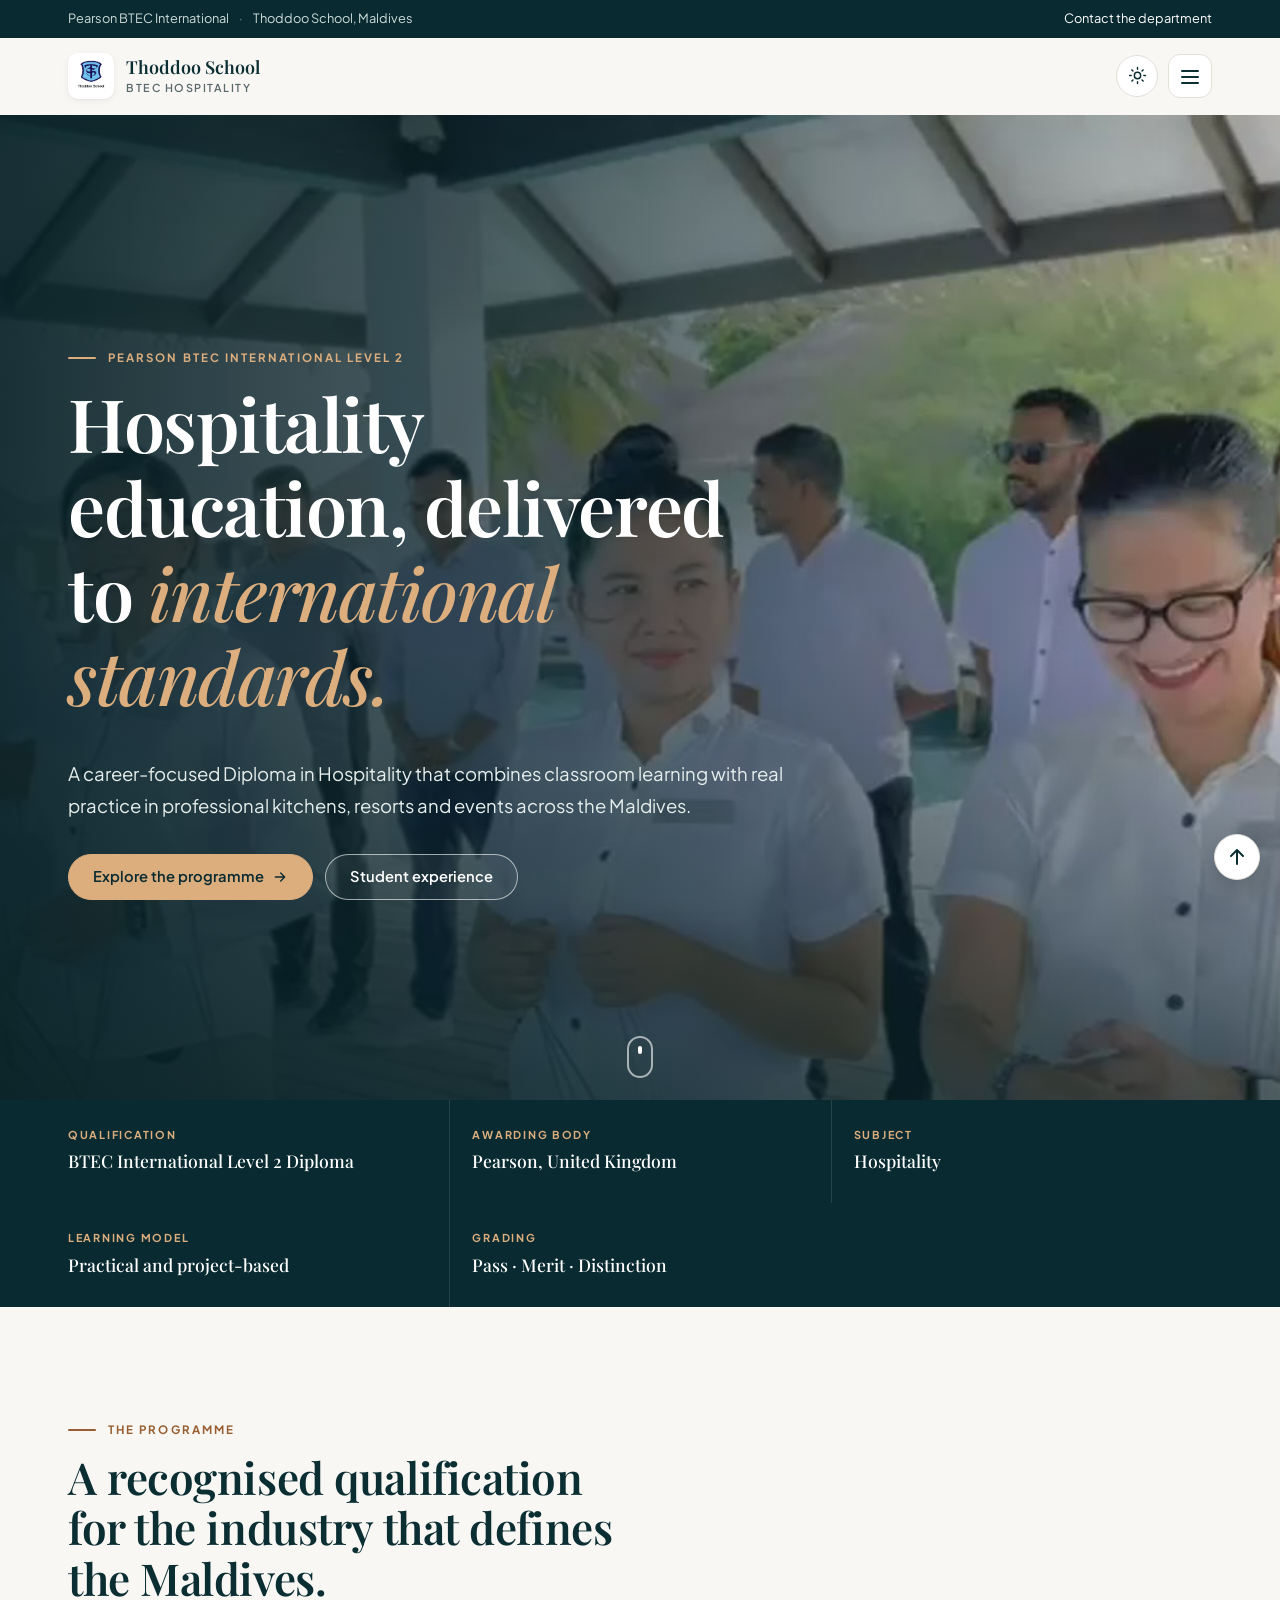
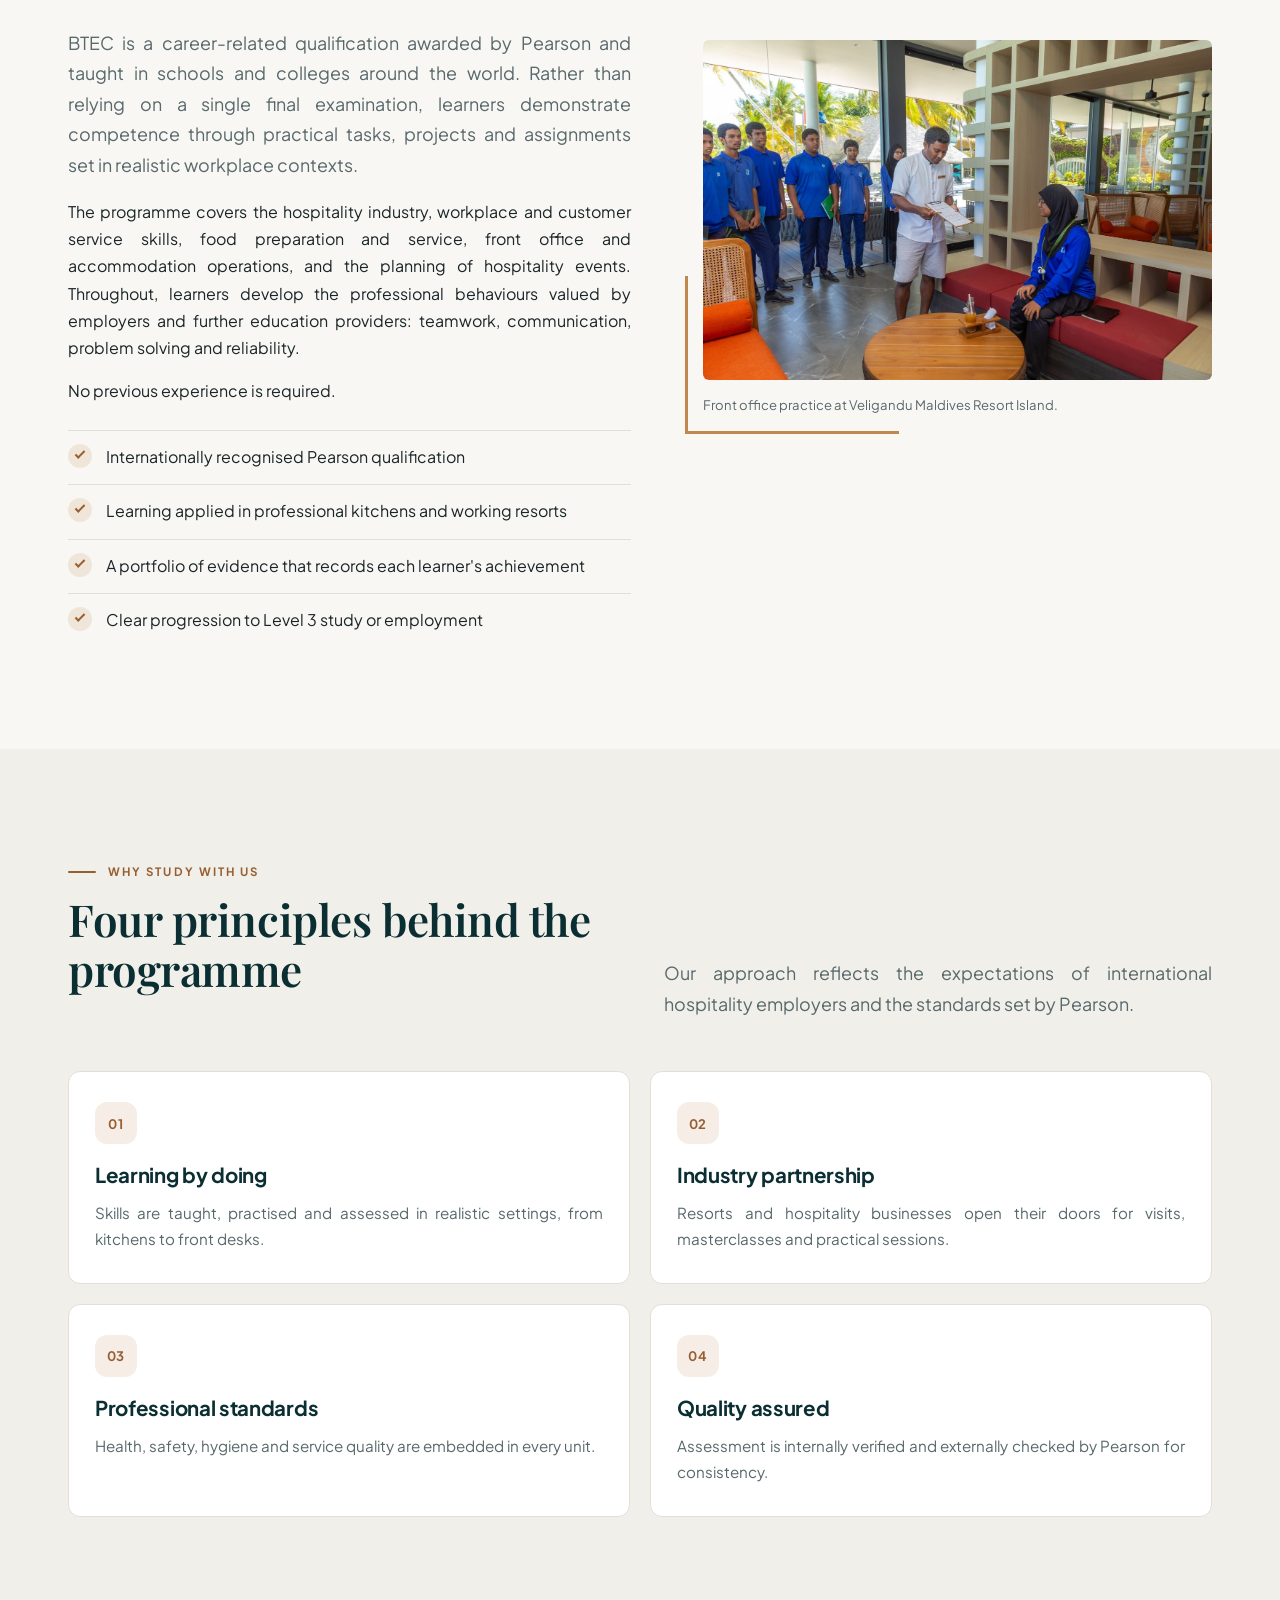
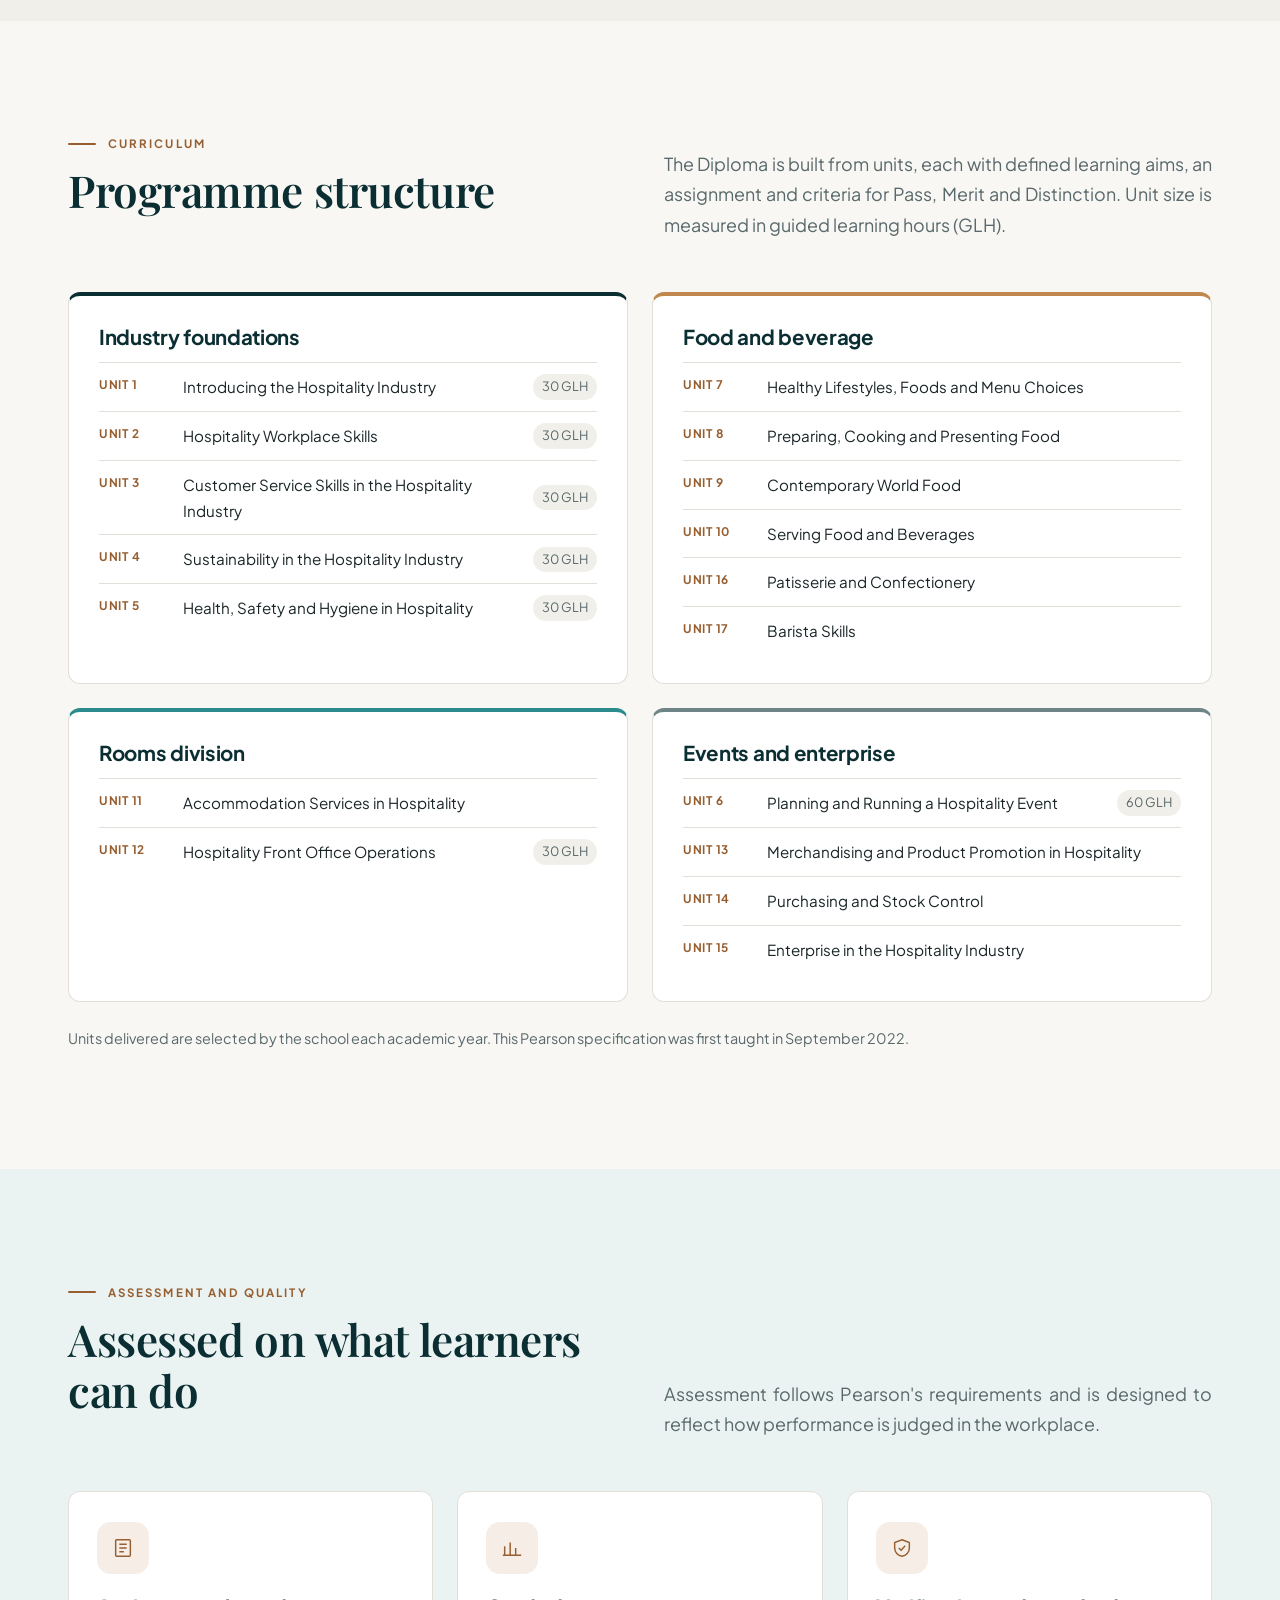
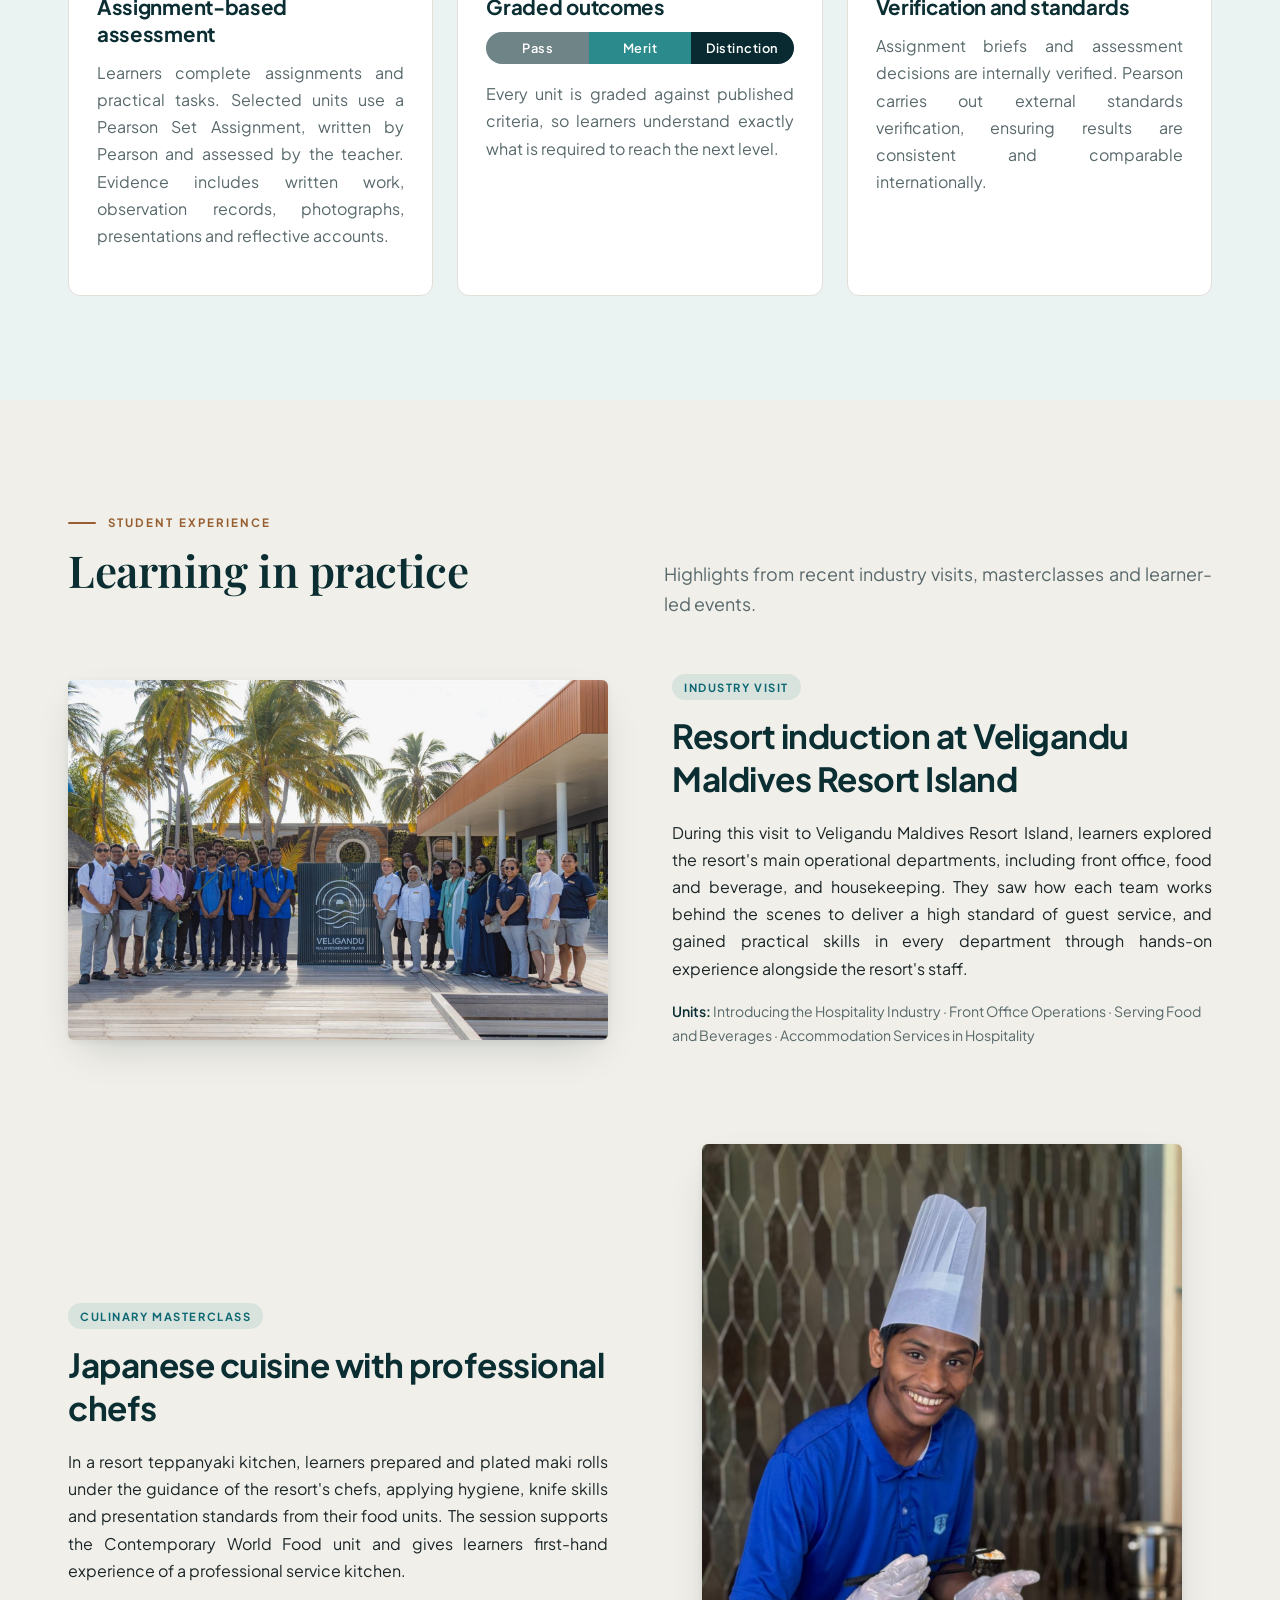
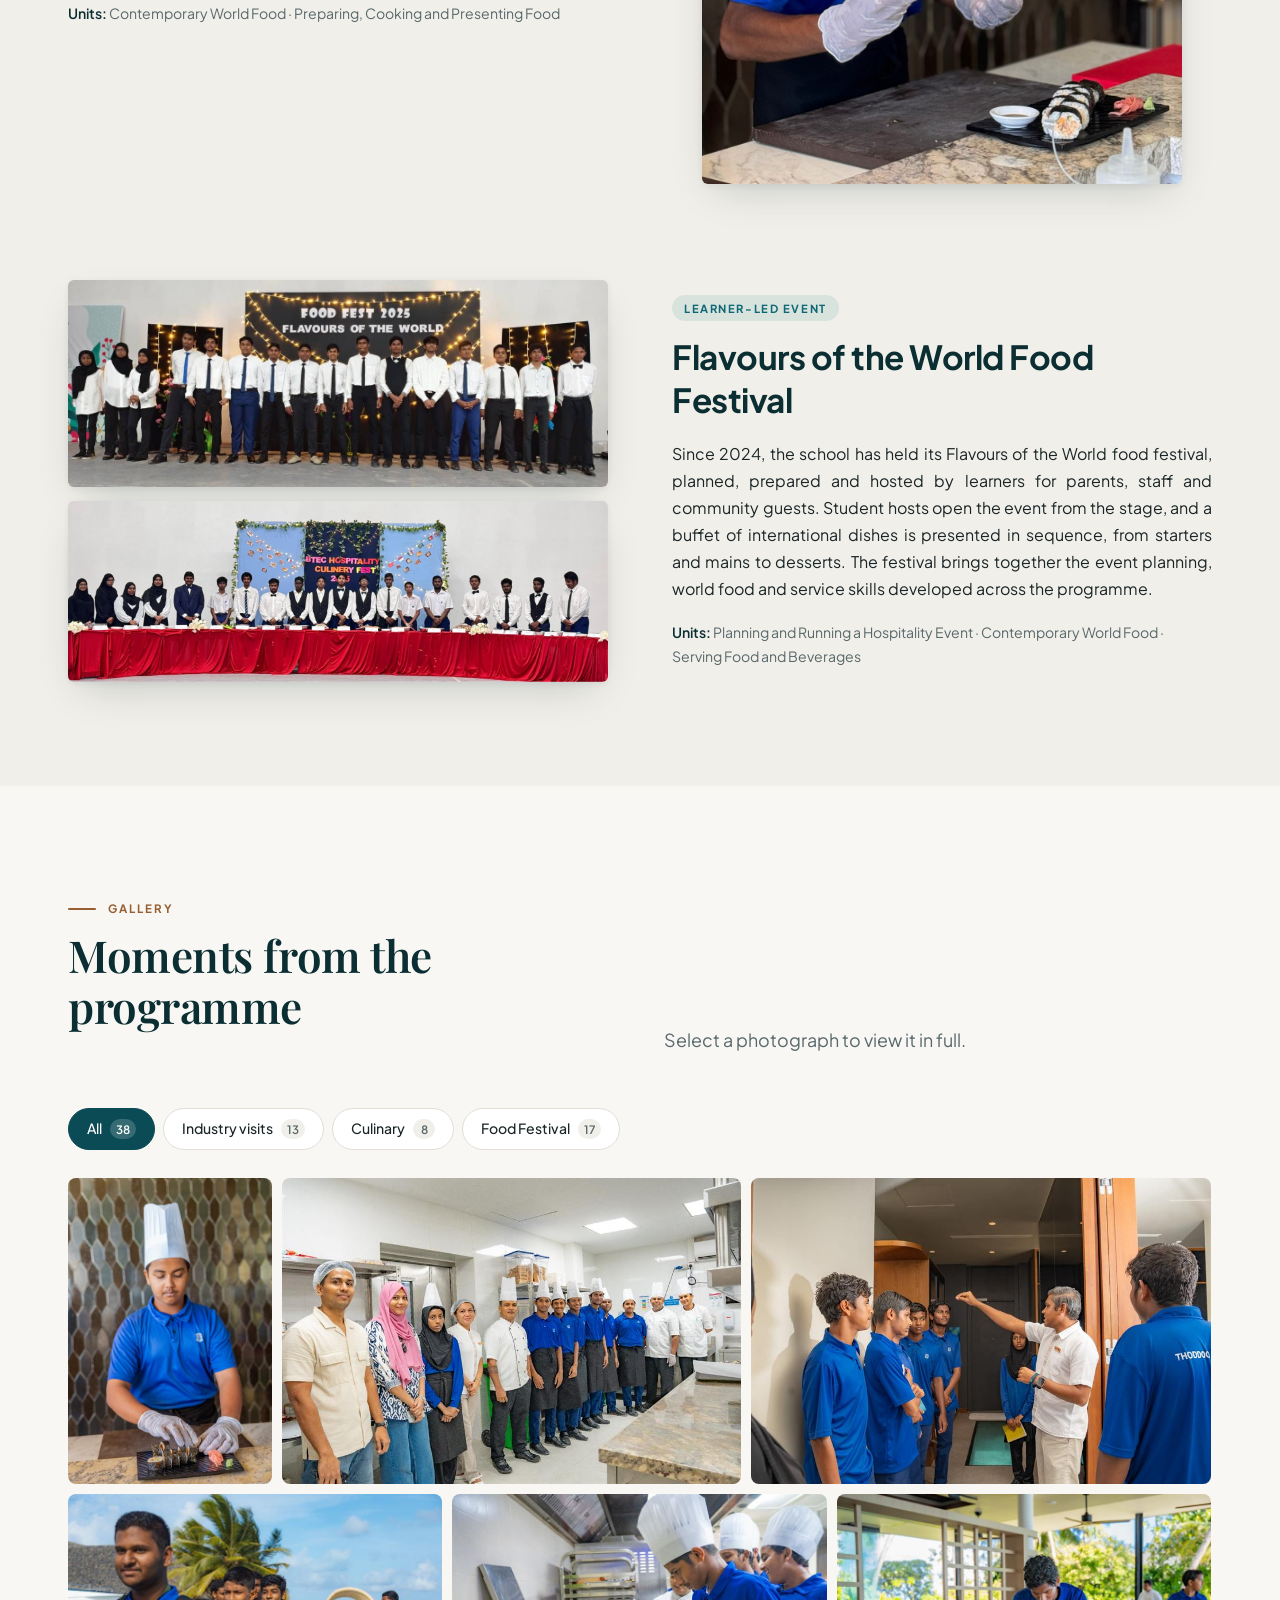
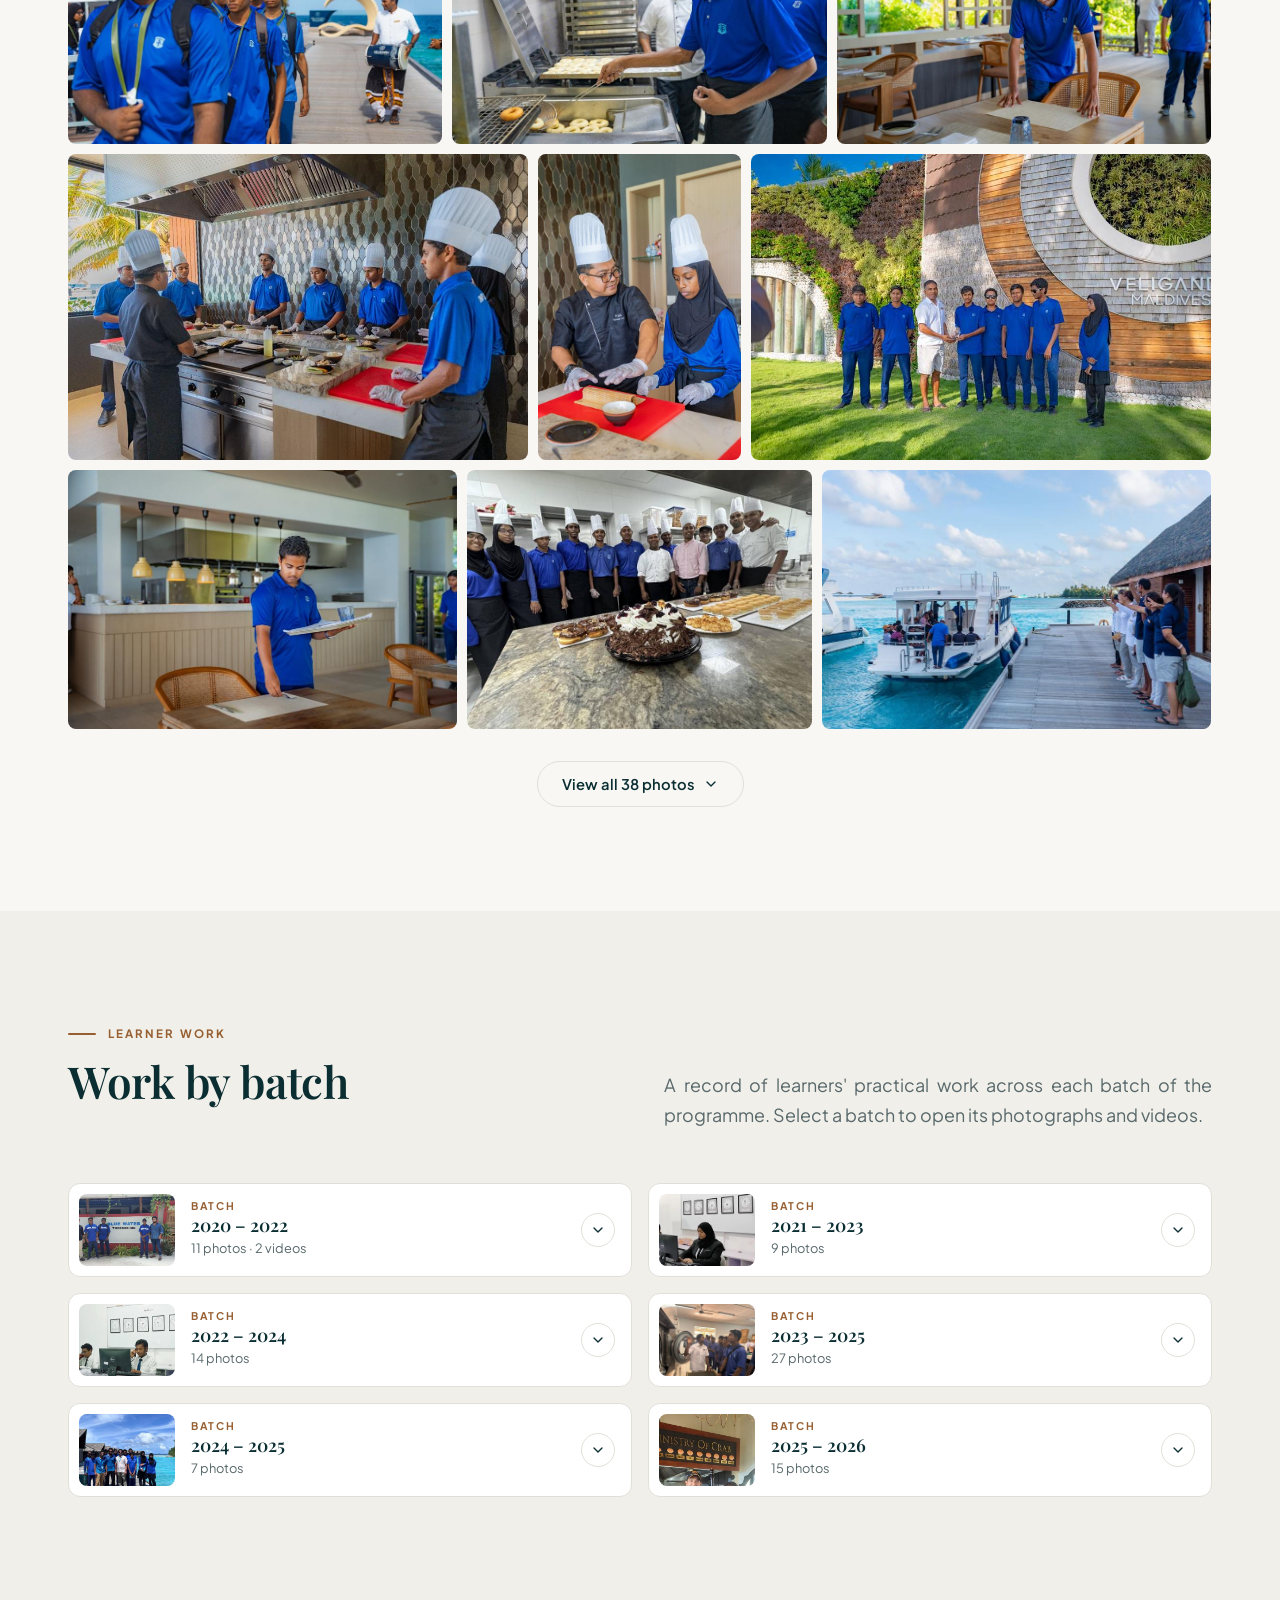
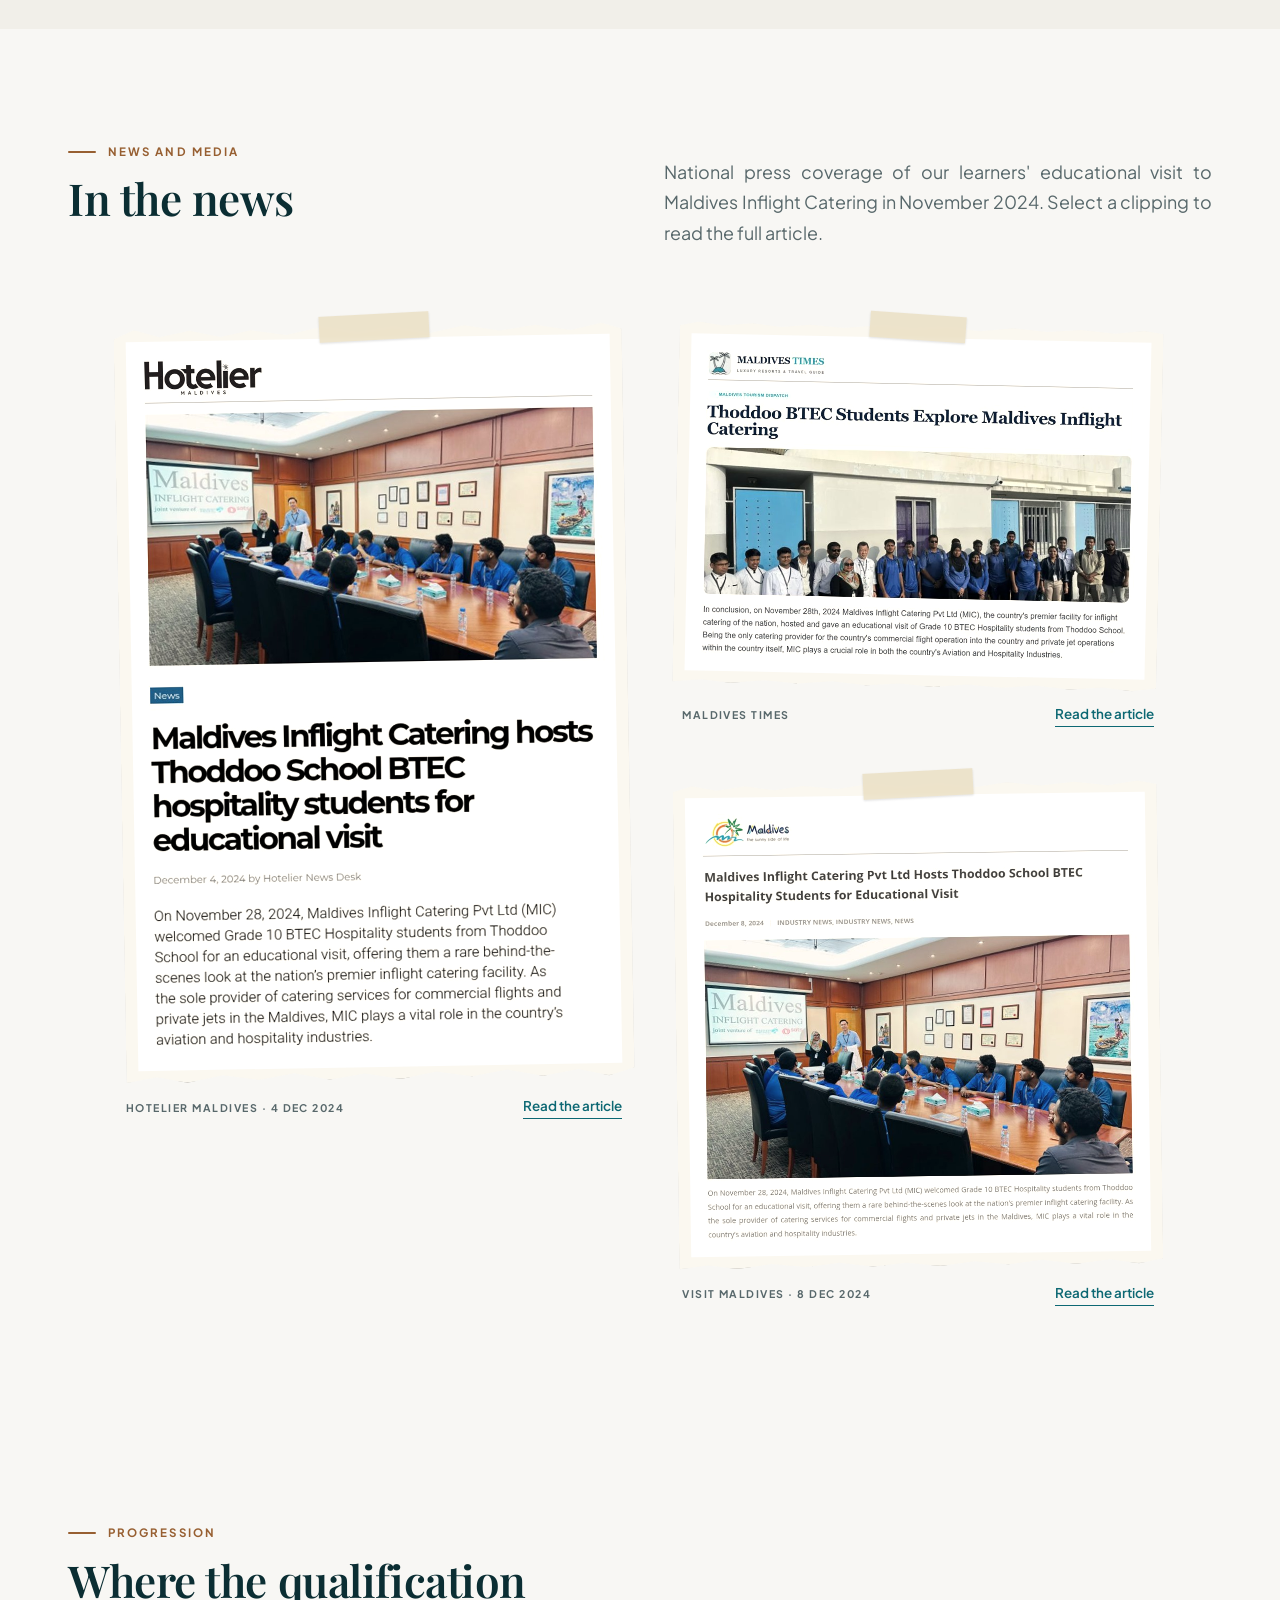
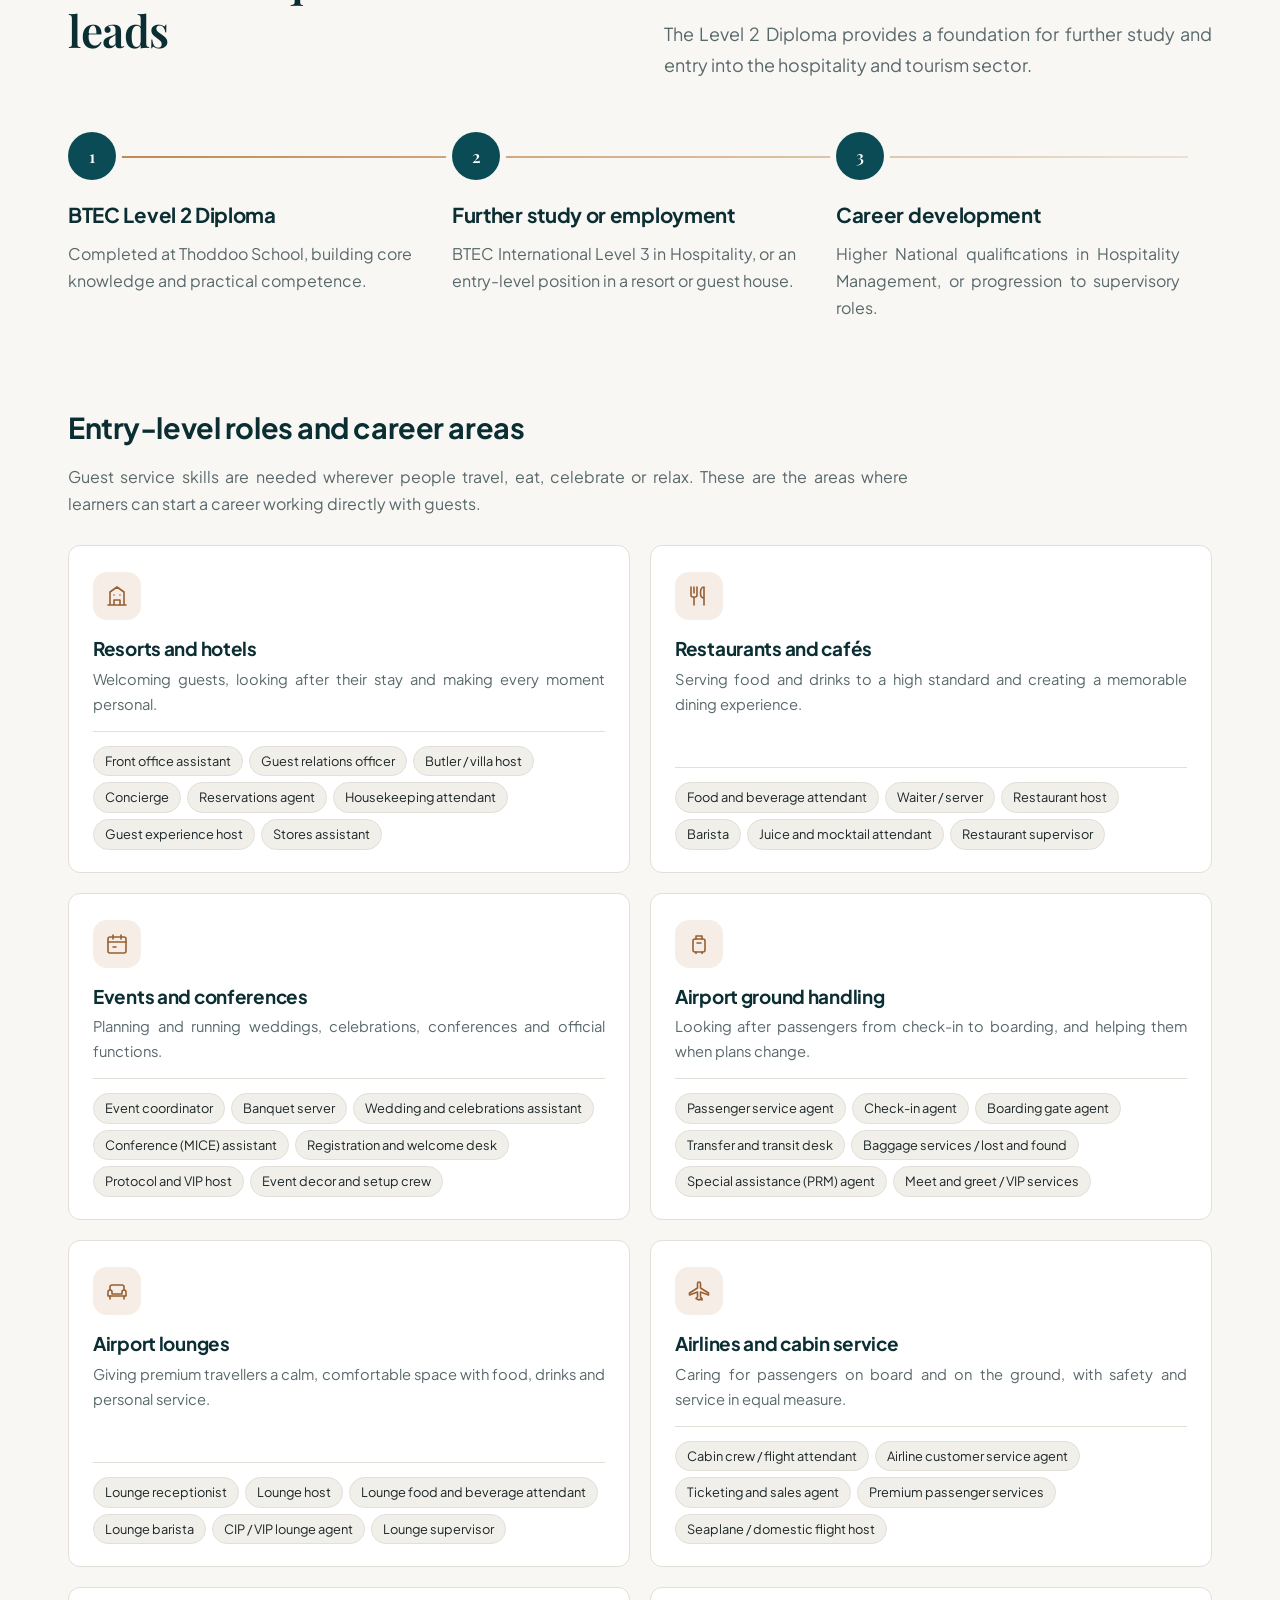
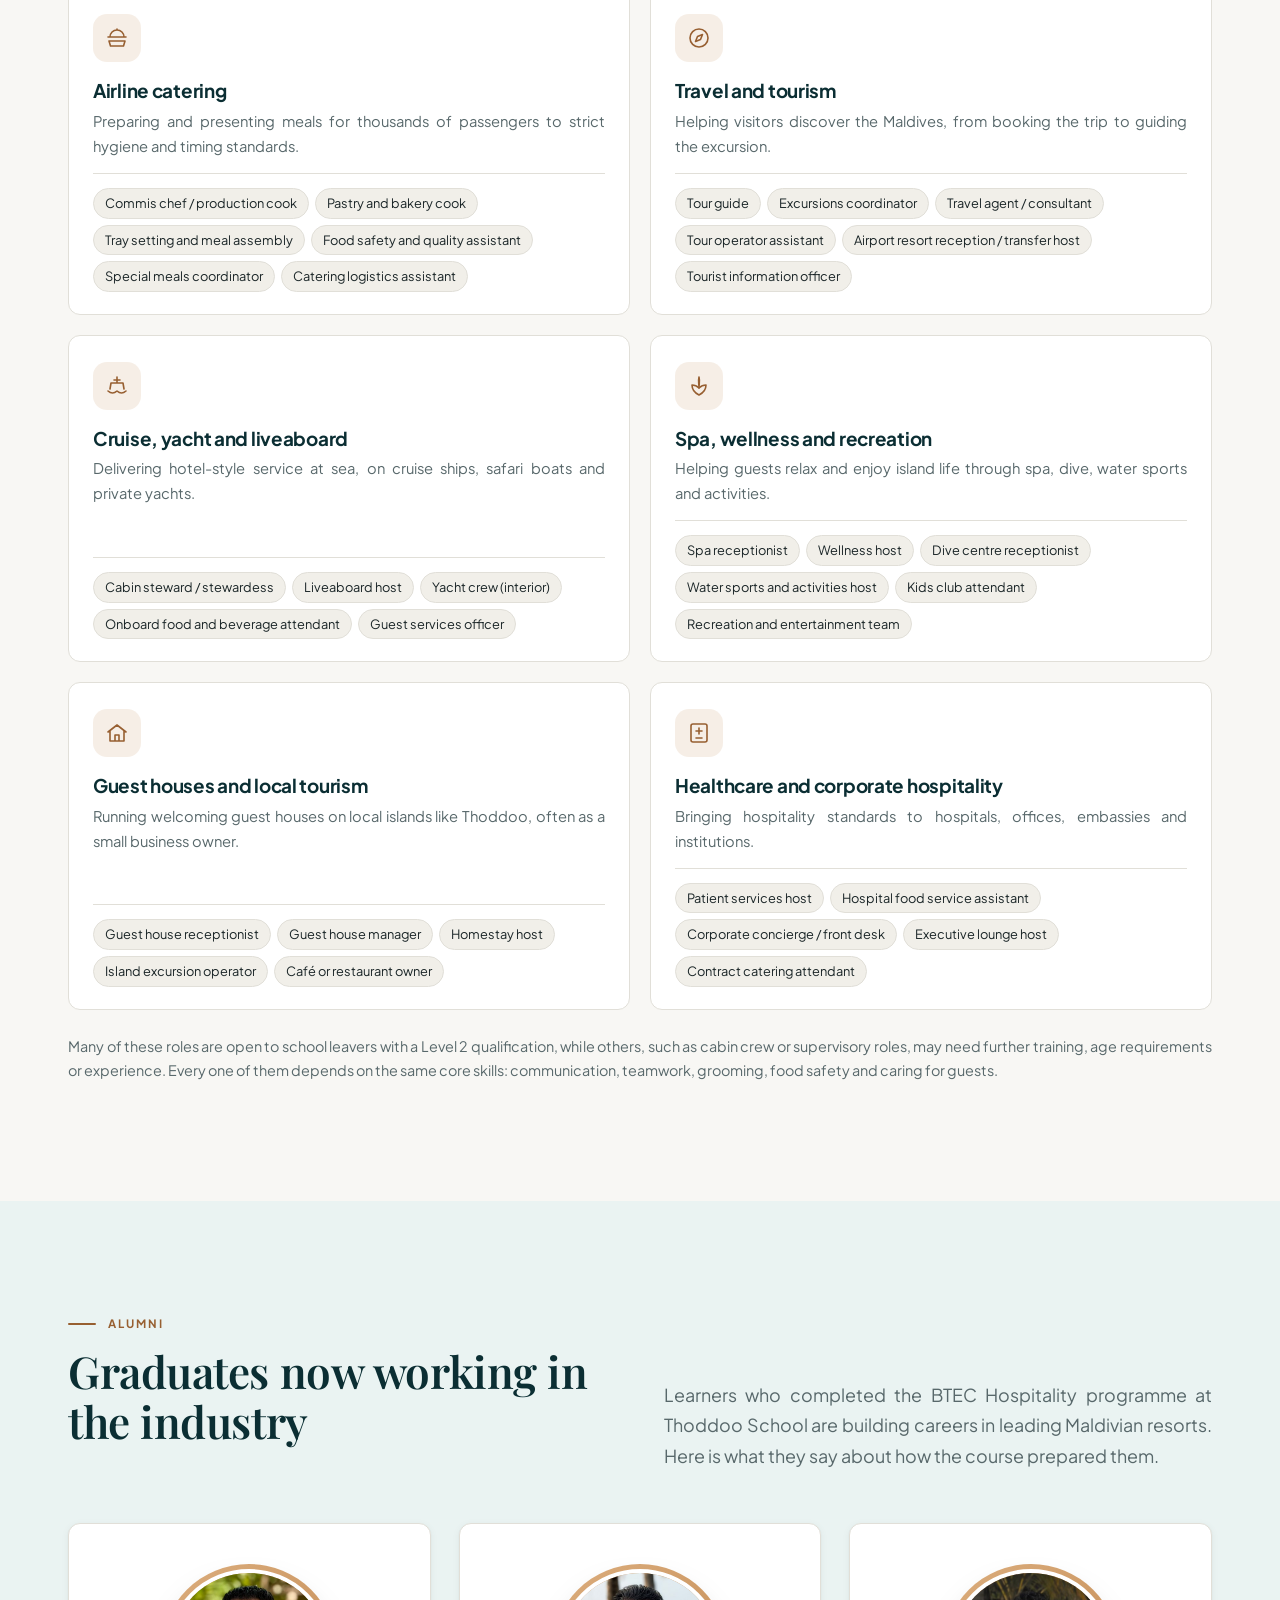
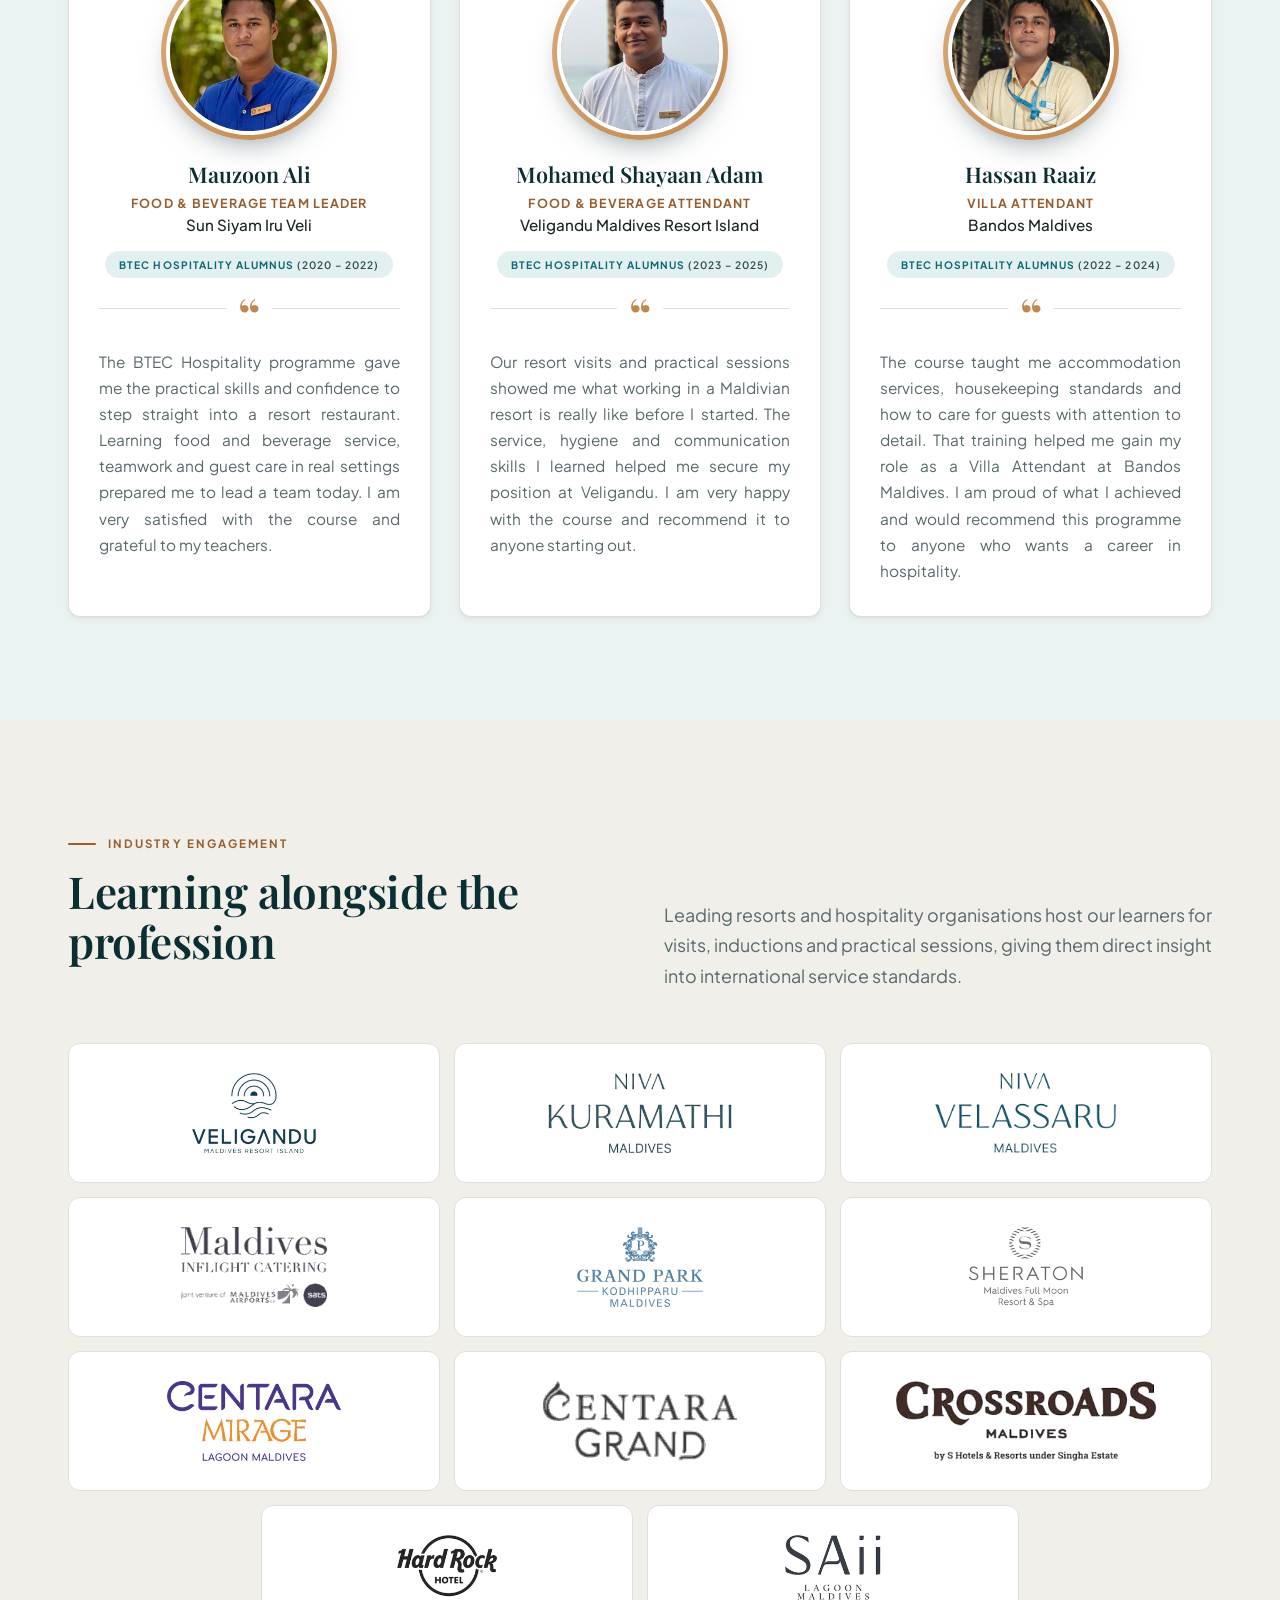
==== commit ac808b26: "Veligandu visit: new description covering front office, food and beverage, housekeeping" ====
--- a/index.html
+++ b/index.html
@@ -134,8 +134,8 @@
 <article class="feature">
 <div class="media"><img src="img/veligandu-group.jpg" alt="Learners and the Veligandu team at the resort sign" loading="lazy"></div>
 <div><span class="tag">Industry visit</span><h3>Resort induction at Veligandu Maldives Resort Island</h3>
-<p>Learners were welcomed by the resort team with a traditional reception on the jetty, followed by an induction that opened with a welcome from the General Manager. Sessions covered the resort's mission and service culture, before learners moved into the lobby to practise guest arrival and front office procedures with members of staff.</p>
-<div class="meta"><span><b>Units:</b> Introducing the Hospitality Industry · Front Office Operations</span></div></div>
+<p>During this visit to Veligandu Maldives Resort Island, learners explored the resort's main operational departments, including front office, food and beverage, and housekeeping. They saw how each team works behind the scenes to deliver a high standard of guest service, and gained practical skills in every department through hands-on experience alongside the resort's staff.</p>
+<div class="meta"><span><b>Units:</b> Introducing the Hospitality Industry · Front Office Operations · Serving Food and Beverages · Accommodation Services in Hospitality</span></div></div>
 </article>
 
 <article class="feature rev">
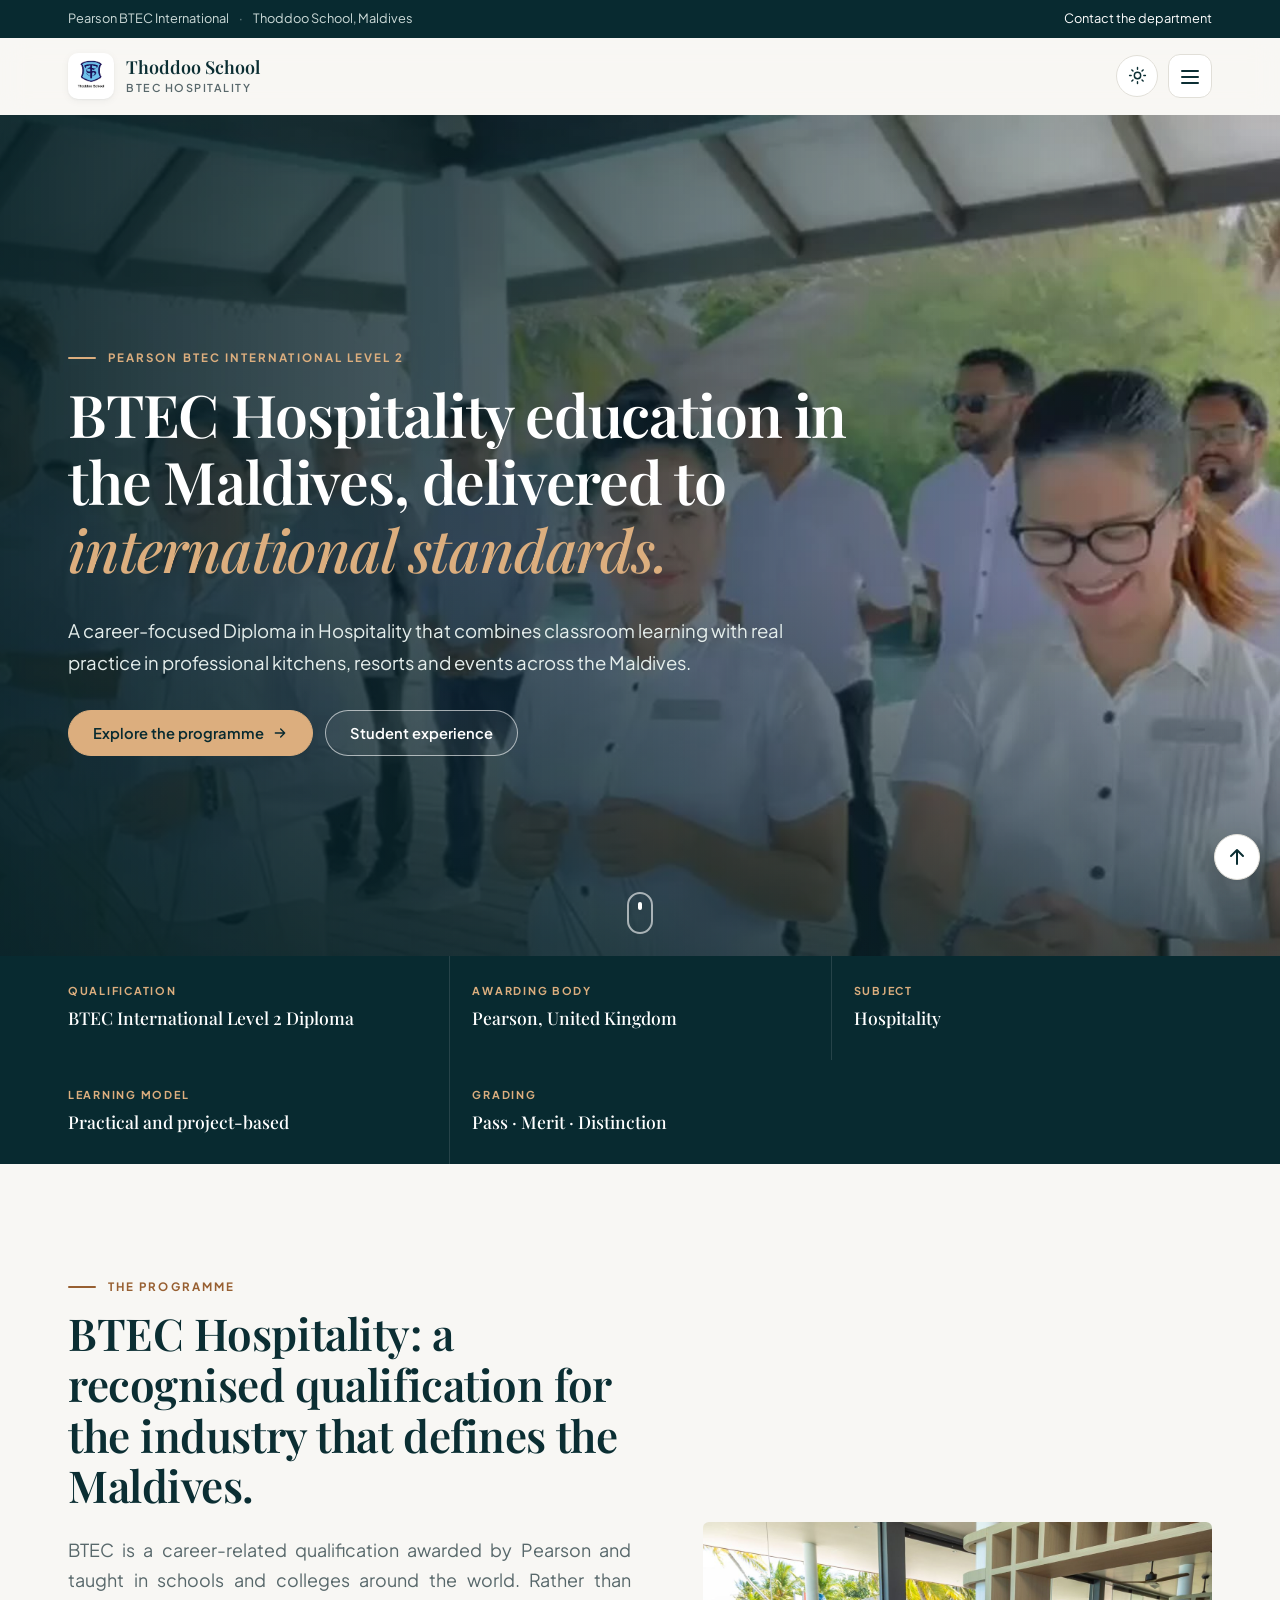
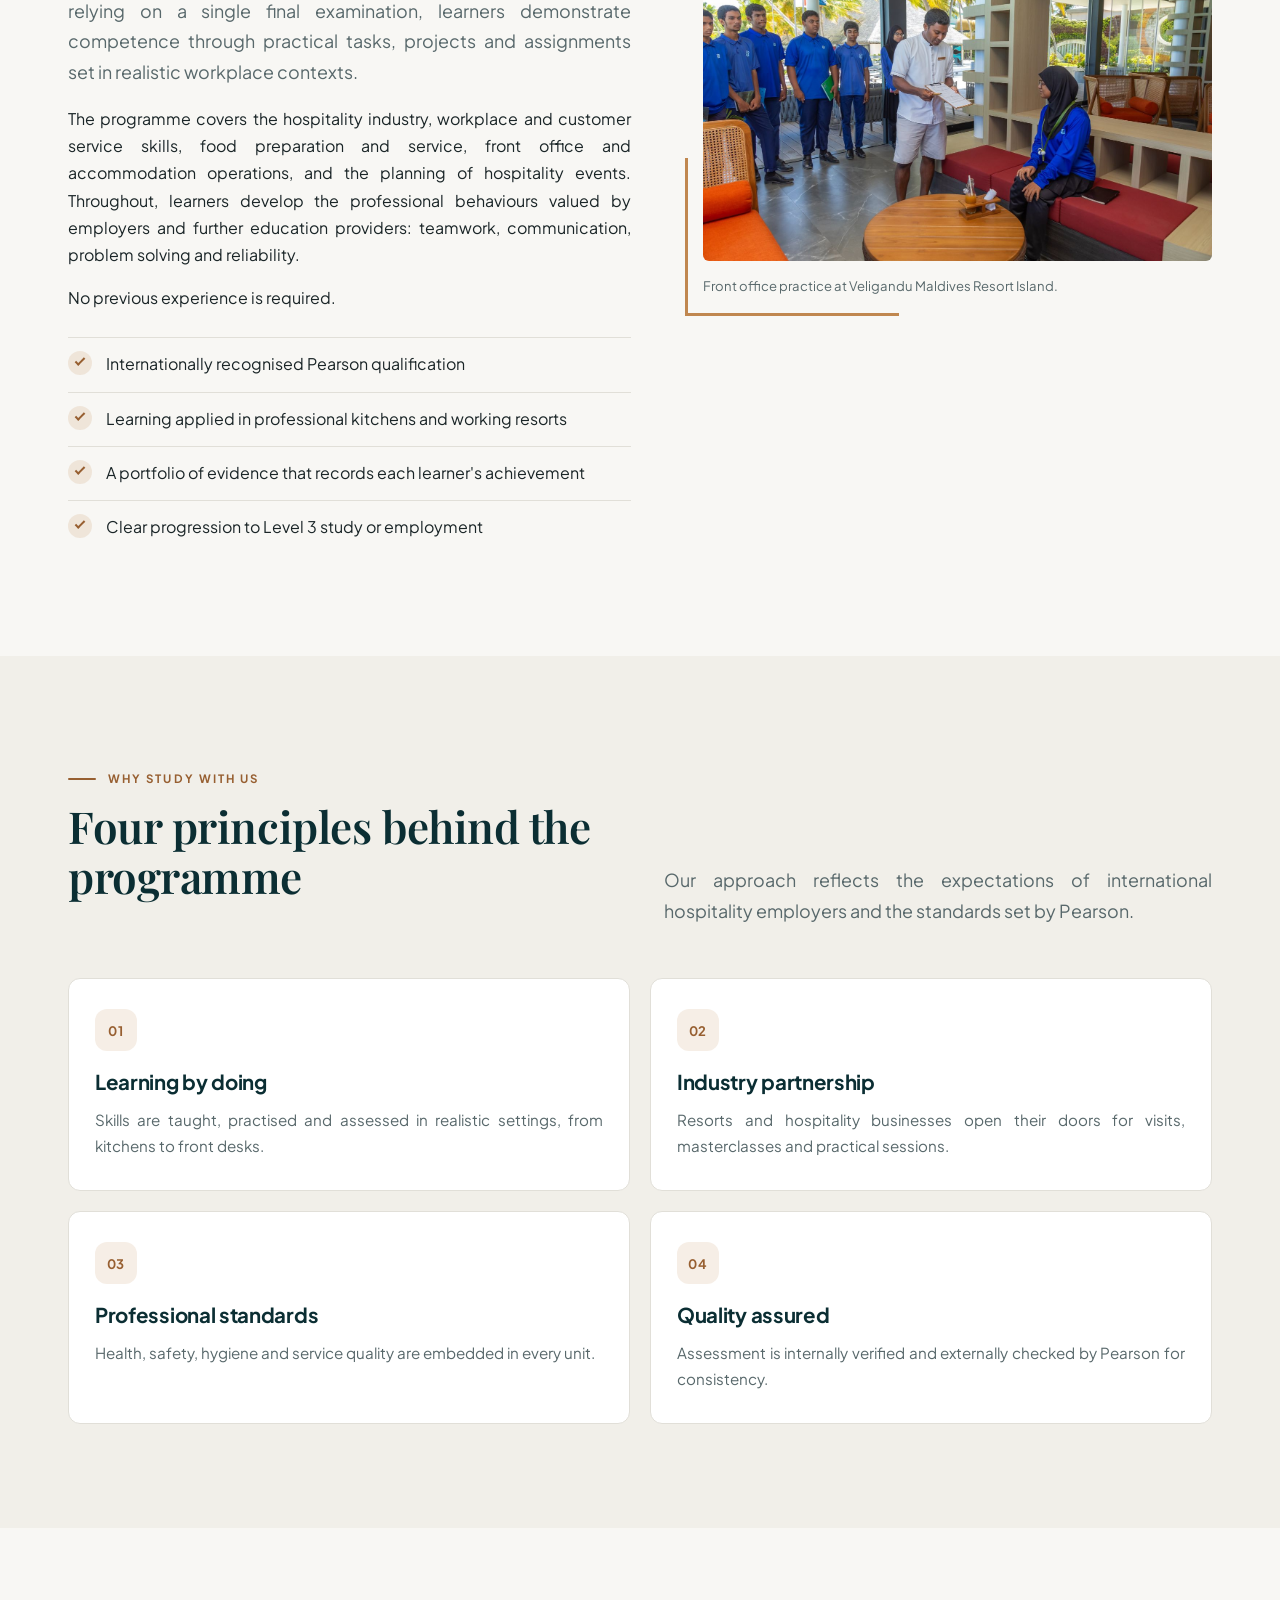
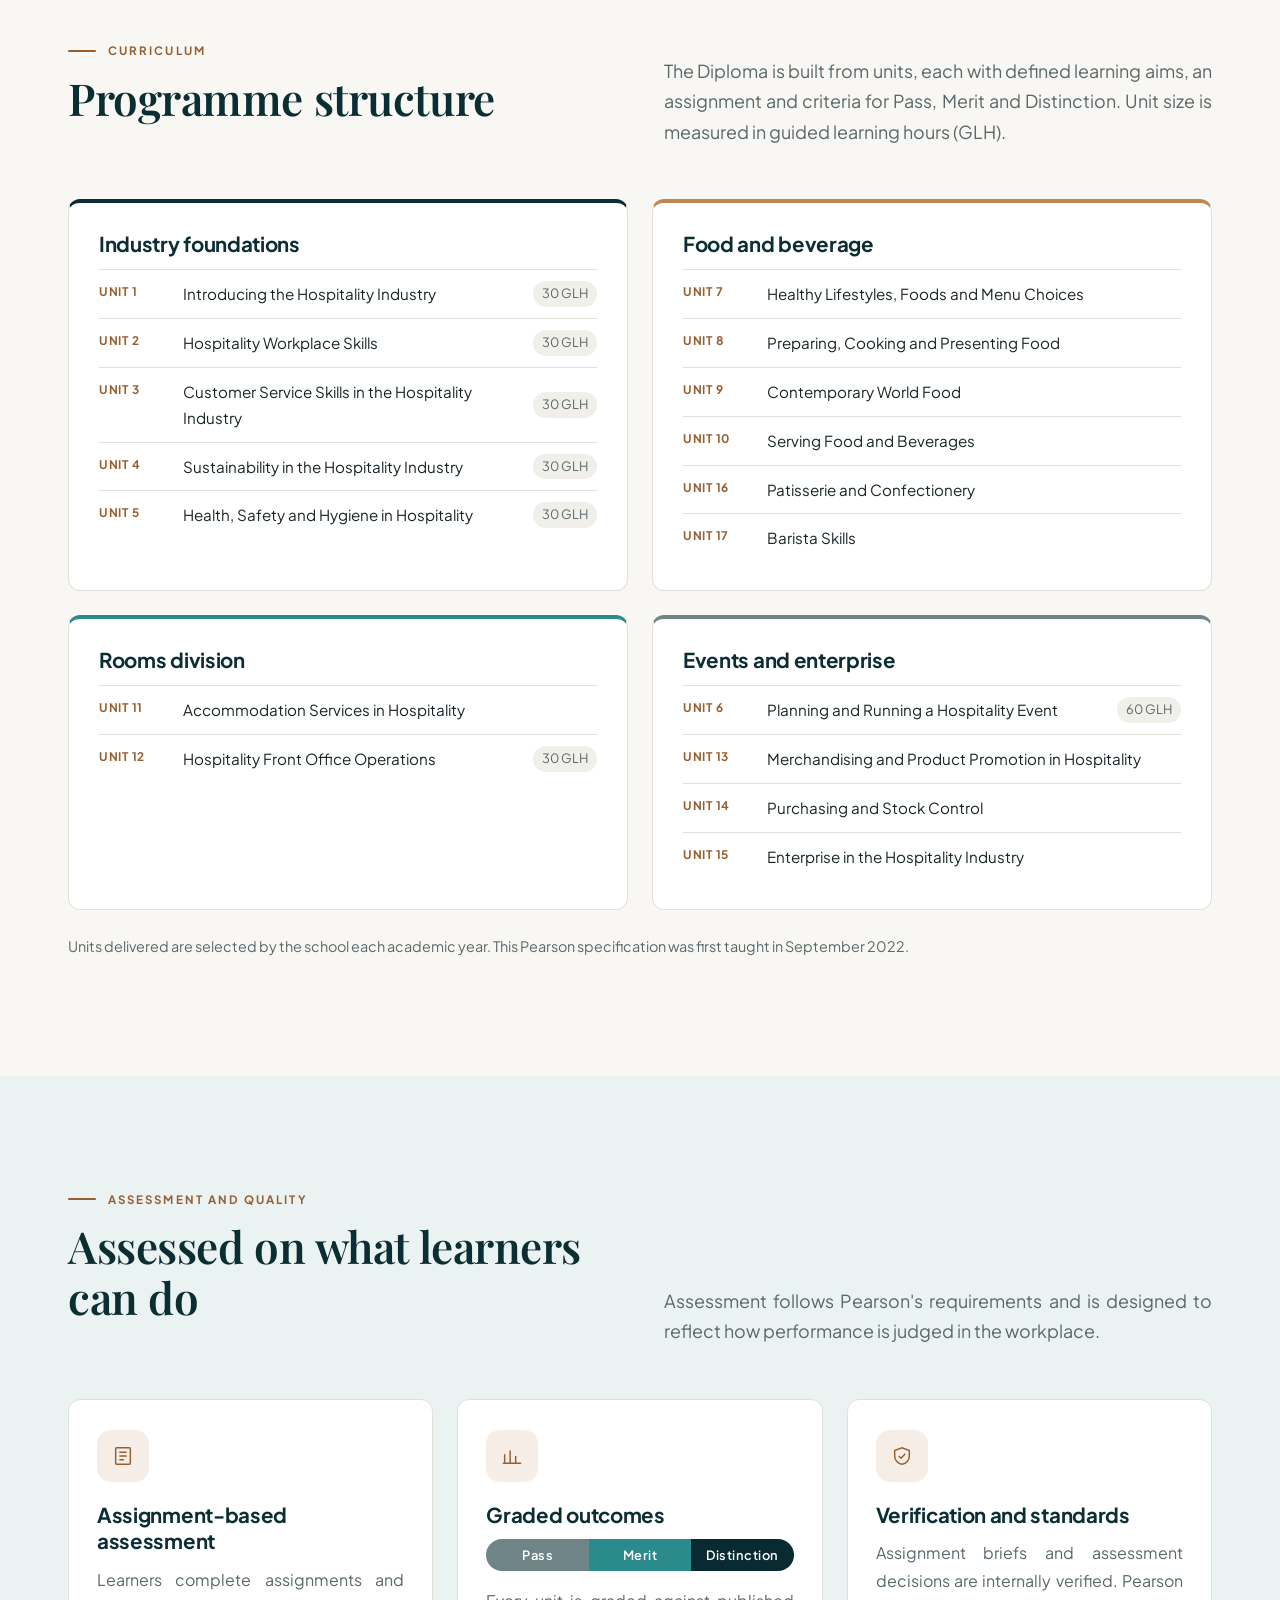
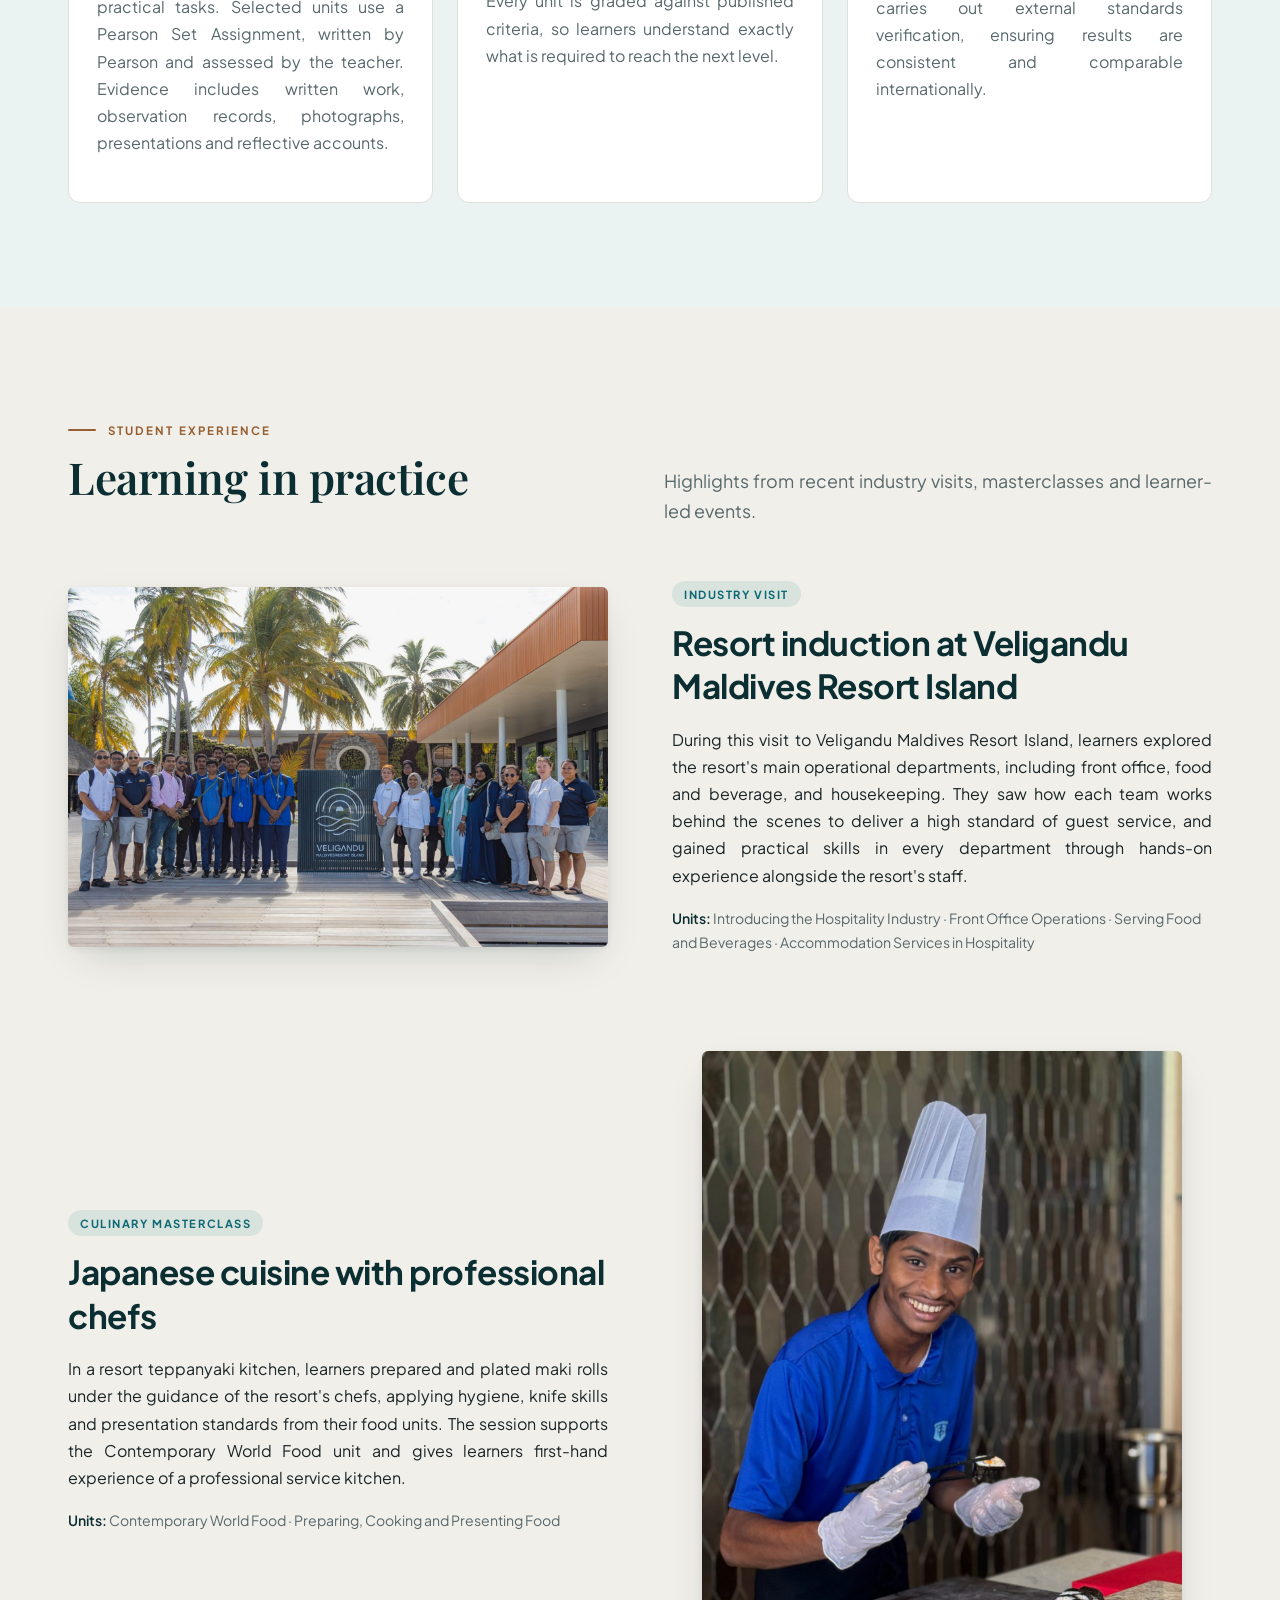
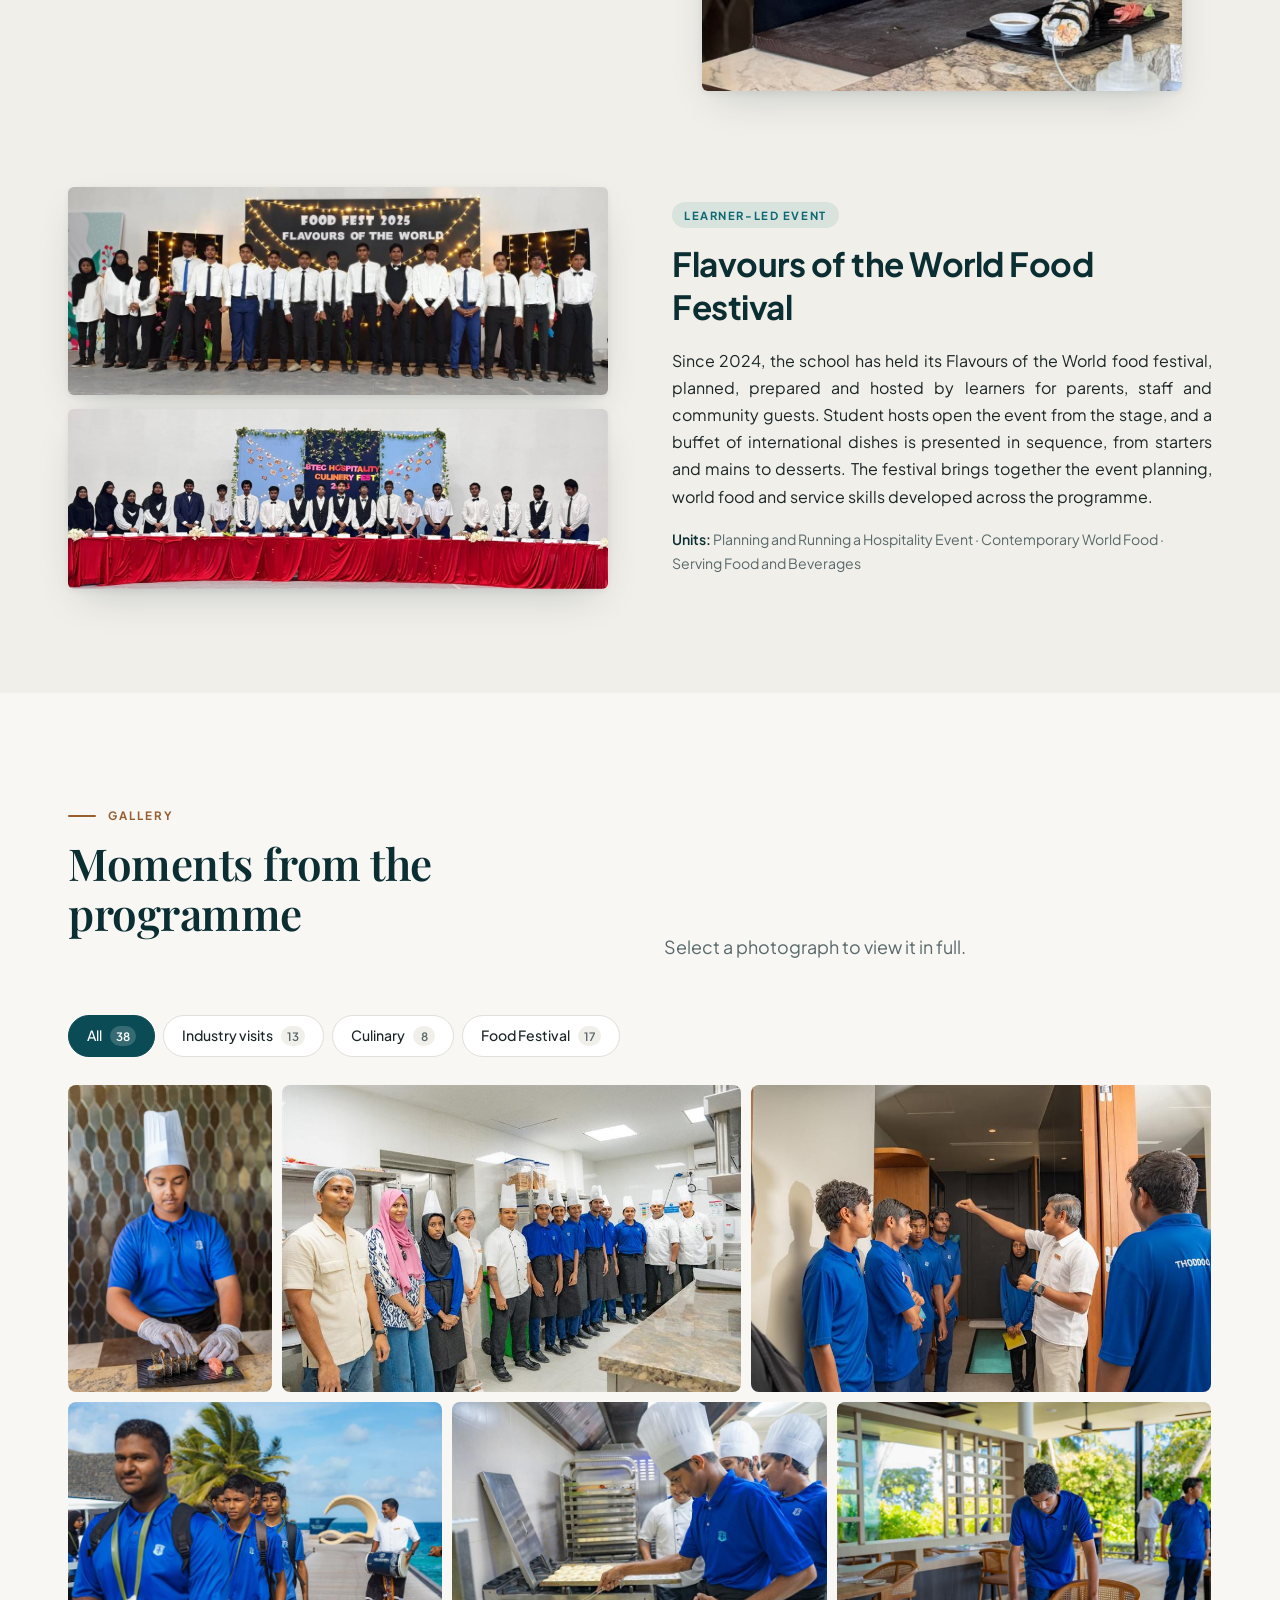
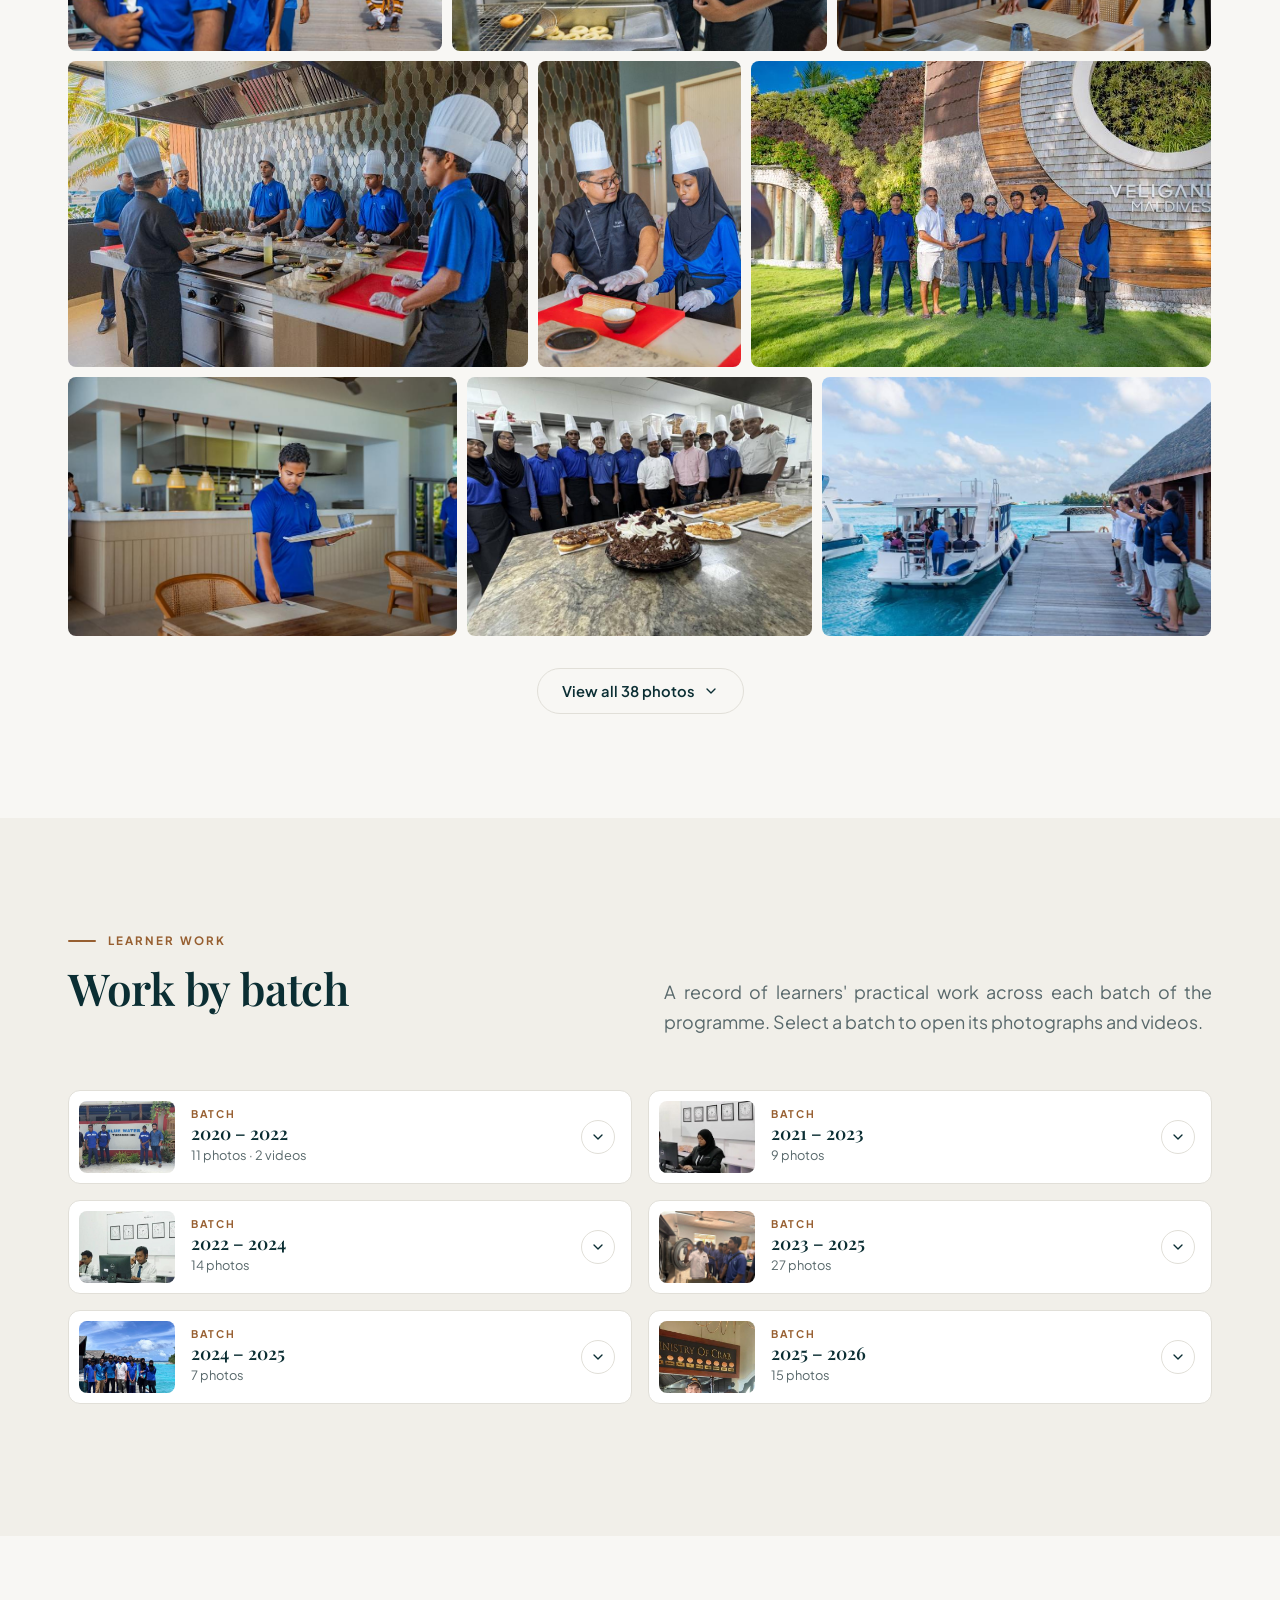
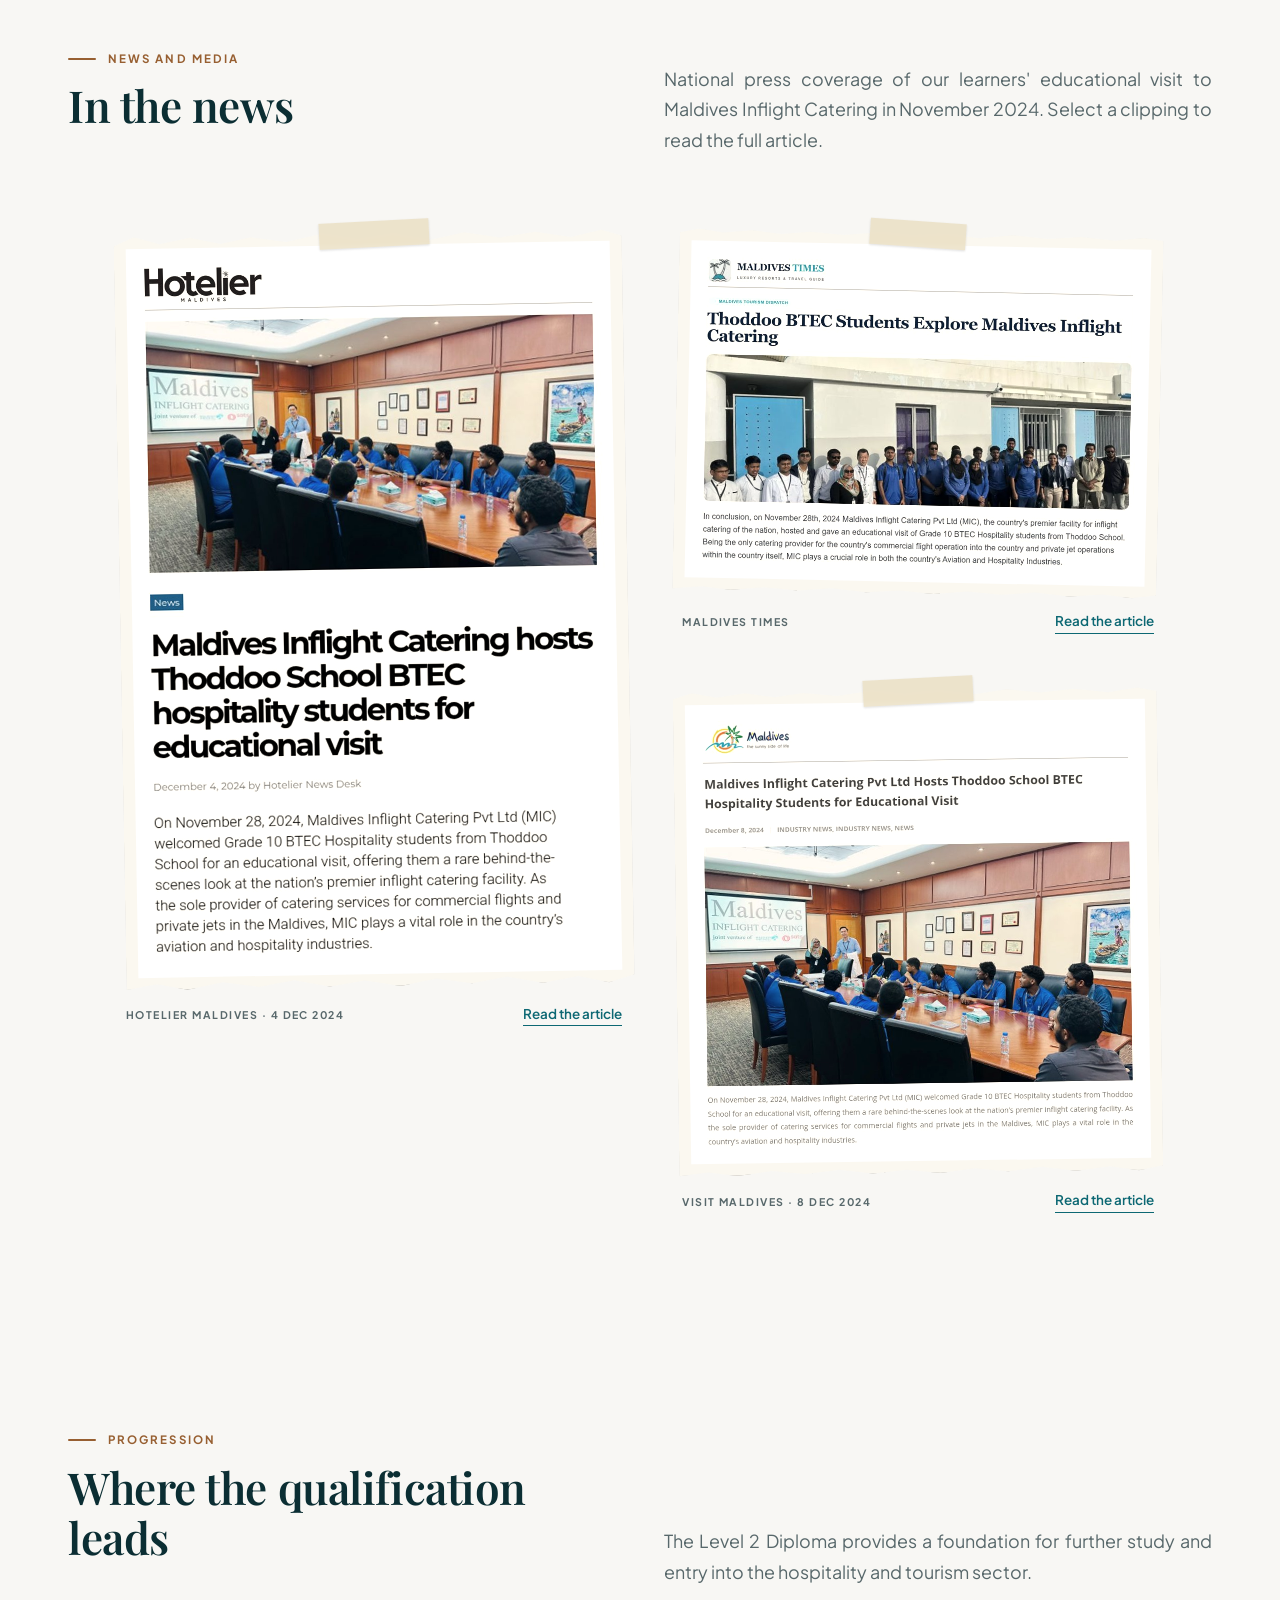
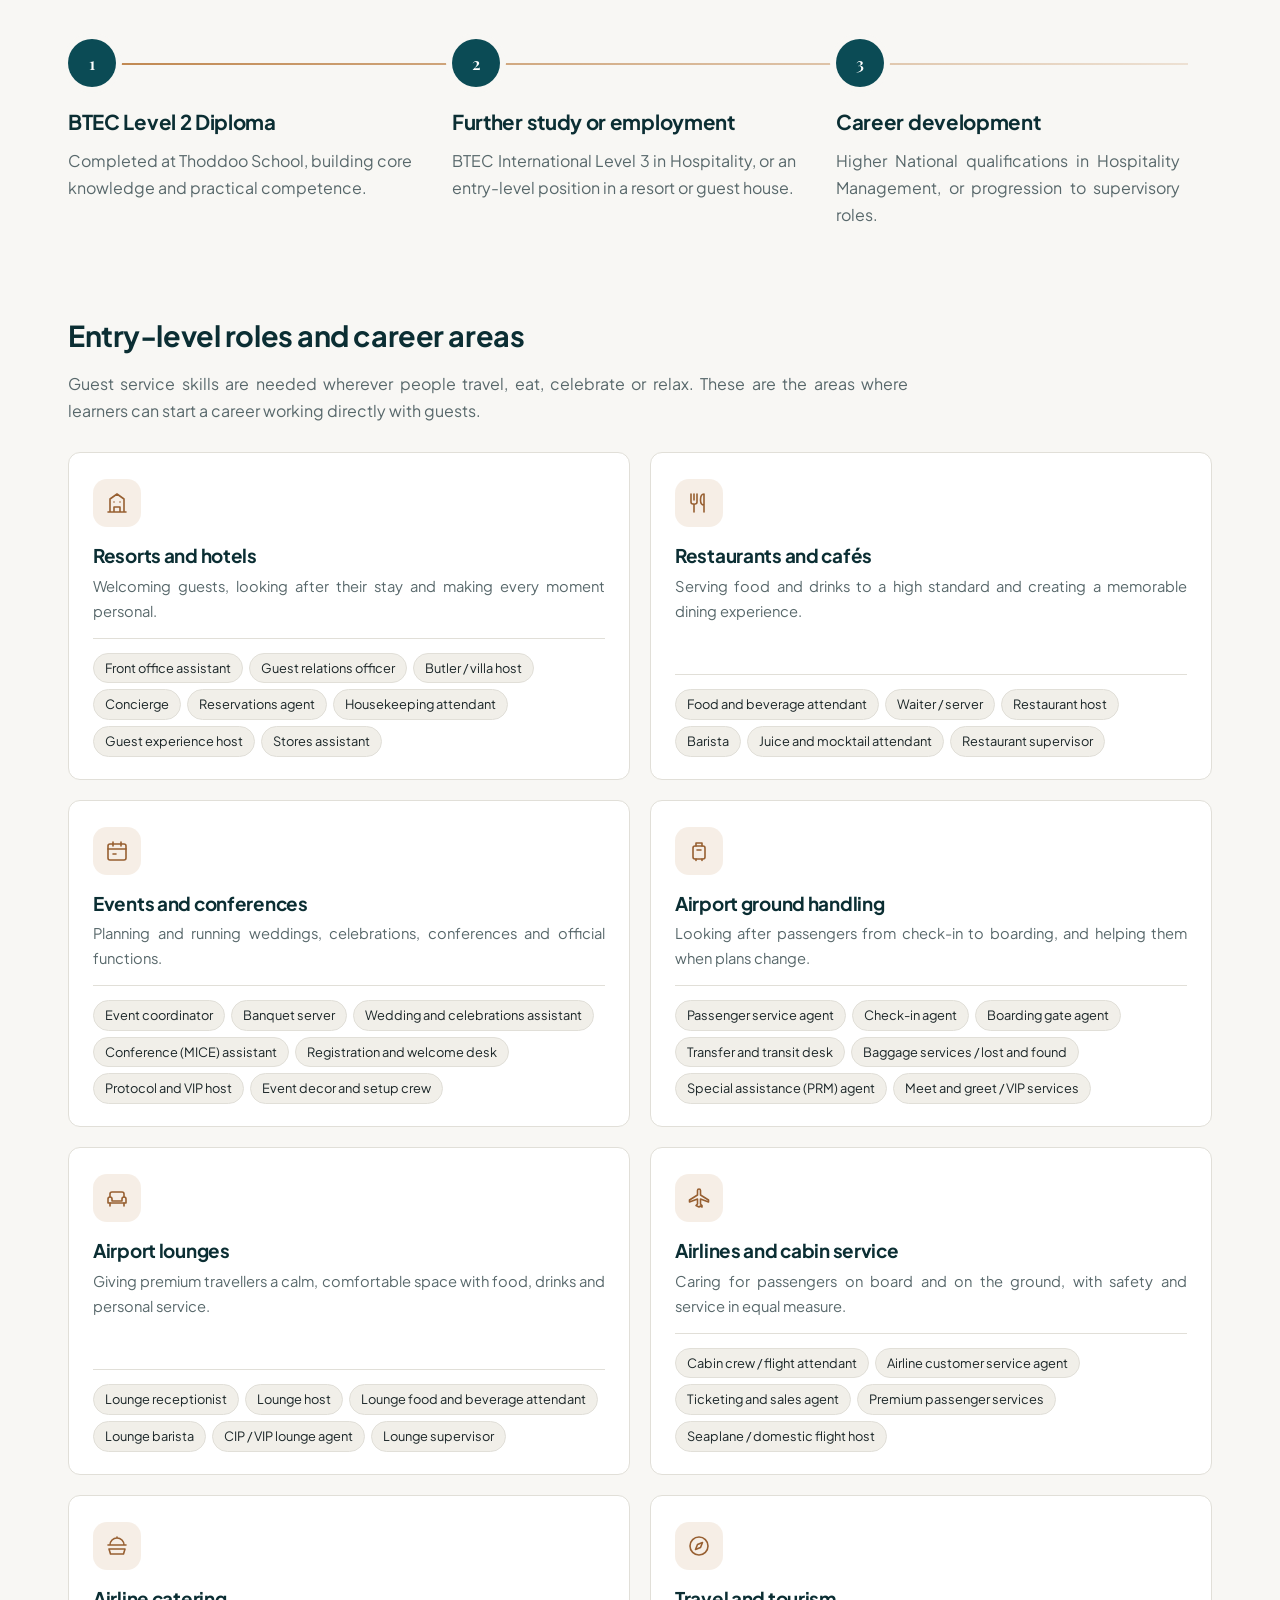
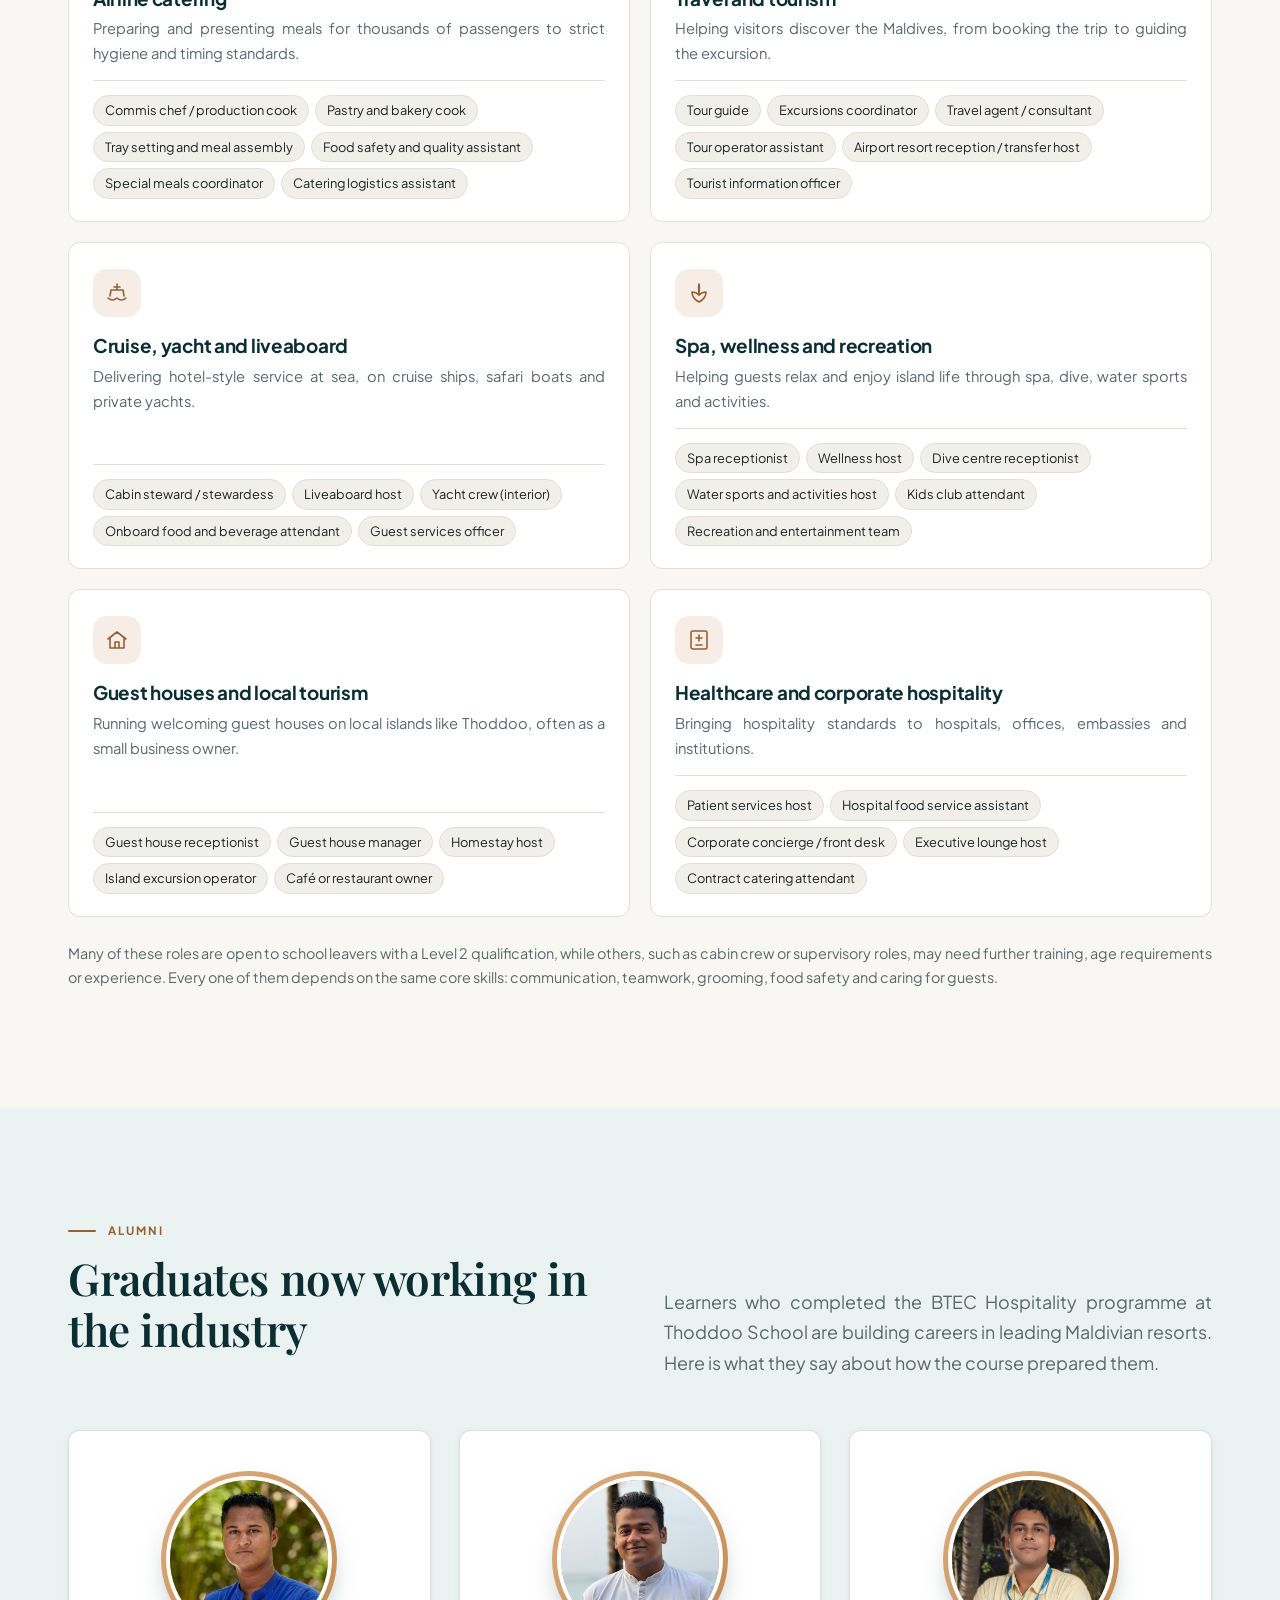
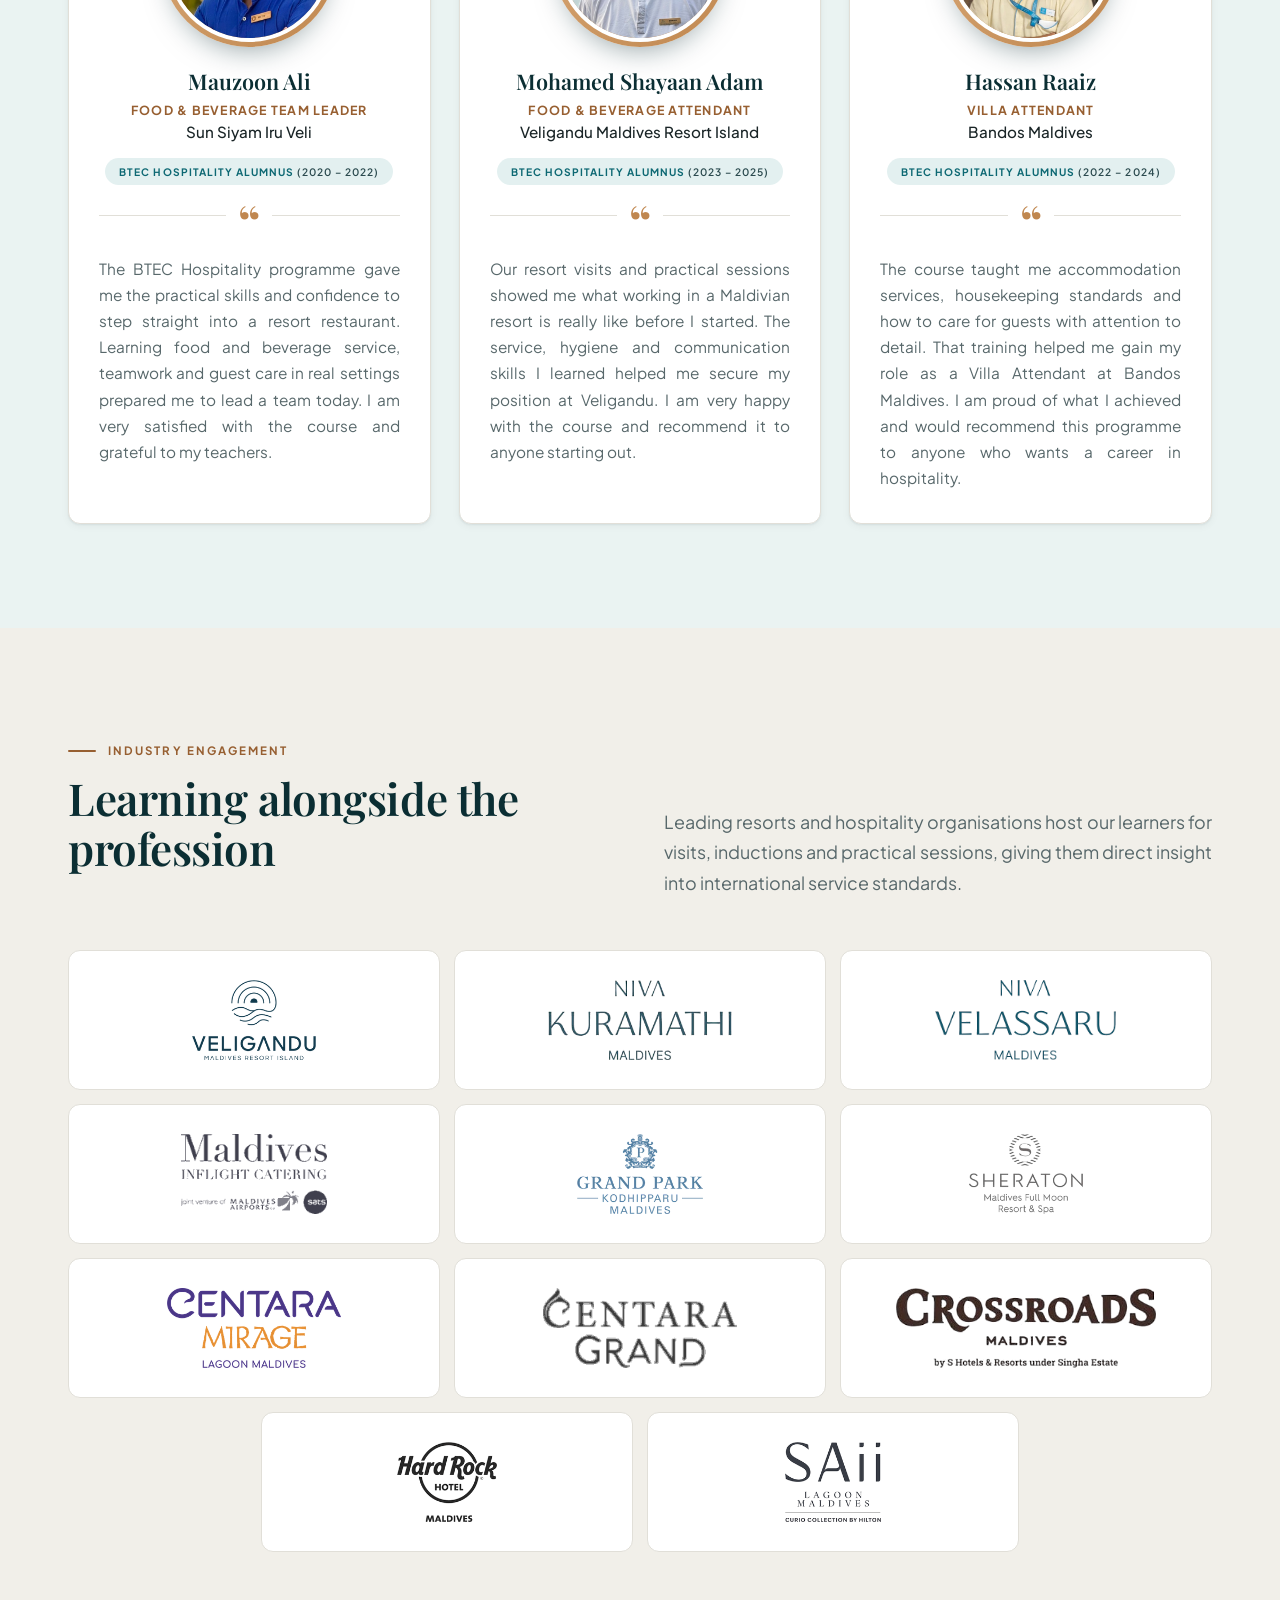
==== commit 3159d73c: "SEO: title and description, keyword headings, FAQ, structured data, share tags, image sitemap, 404 p" ====
--- a/index.html
+++ b/index.html
@@ -3,20 +3,30 @@
 <head>
 <meta charset="utf-8">
 <meta name="viewport" content="width=device-width, initial-scale=1, viewport-fit=cover">
-<title>Thoddoo School BTEC Hospitality | Pearson BTEC Level 2 Hospitality, Maldives</title>
-<meta name="description" content="Thoddoo School BTEC Hospitality: the Pearson BTEC International Level 2 Diploma in Hospitality at Thoddoo School, Maldives. Career-focused, practical learning with resort and industry partners.">
+<title>Thoddoo School BTEC Hospitality | Level 2 Diploma, Maldives</title>
+<meta name="description" content="Study the Pearson BTEC Level 2 Diploma in Hospitality at Thoddoo School, Maldives. Practical learning in resorts, kitchens and events.">
 <meta name="theme-color" content="#082a30">
+<meta name="robots" content="index, follow, max-image-preview:large">
 <meta property="og:type" content="website">
-<meta property="og:title" content="Thoddoo School BTEC Hospitality, Maldives">
-<meta property="og:description" content="Career-focused Pearson BTEC International Level 2 Diploma in Hospitality, with practical learning in resorts, kitchens and events across the Maldives.">
+<meta property="og:site_name" content="Thoddoo School BTEC Hospitality">
+<meta property="og:locale" content="en_GB">
+<meta property="og:title" content="Thoddoo School BTEC Hospitality | Level 2 Diploma, Maldives">
+<meta property="og:description" content="Pearson BTEC International Level 2 Diploma in Hospitality: practical learning in resorts, kitchens and events across the Maldives.">
 <meta property="og:image" content="https://btechospitality.github.io/img/veligandu-group.jpg">
+<meta property="og:image:width" content="1600">
+<meta property="og:image:height" content="1066">
+<meta property="og:image:alt" content="Thoddoo School BTEC Hospitality learners with the Veligandu Maldives resort team">
 <meta property="og:url" content="https://btechospitality.github.io/">
+<meta name="twitter:card" content="summary_large_image">
+<meta name="twitter:title" content="Thoddoo School BTEC Hospitality | Level 2 Diploma, Maldives">
+<meta name="twitter:description" content="Pearson BTEC International Level 2 Diploma in Hospitality at Thoddoo School, Maldives.">
+<meta name="twitter:image" content="https://btechospitality.github.io/img/veligandu-group.jpg">
 <link rel="canonical" href="https://btechospitality.github.io/">
 <meta name="twitter:card" content="summary_large_image">
 <link rel="icon" href="img/crest.png">
 <link rel="apple-touch-icon" href="img/crest.png">
 <link rel="preload" as="image" href="img/sheraton-poster.jpg" fetchpriority="high">
-<script type="application/ld+json">{"@context":"https://schema.org","@type":"School","name":"Thoddoo School","alternateName":"Thoddoo School BTEC Hospitality","url":"https://btechospitality.github.io/","description":"Delivers the Pearson BTEC International Level 2 Diploma in Hospitality.","email":"admin@thoddooschool.edu.mv","telephone":"+9606660819","address":{"@type":"PostalAddress","addressLocality":"Thoddoo","addressRegion":"Alif Alif Atoll","addressCountry":"MV"}}</script>
+<script type="application/ld+json">{"@context":"https://schema.org","@graph":[{"@type":["School","EducationalOrganization"],"@id":"https://btechospitality.github.io/#school","name":"Thoddoo School","alternateName":"Thoddoo School BTEC Hospitality","url":"https://btechospitality.github.io/","logo":"https://btechospitality.github.io/img/crest.png","image":"https://btechospitality.github.io/img/veligandu-group.jpg","description":"Thoddoo School delivers the Pearson BTEC International Level 2 Diploma in Hospitality in the Maldives, with practical learning in professional kitchens, resorts and events.","email":"admin@thoddooschool.edu.mv","telephone":"+9606660819","address":{"@type":"PostalAddress","streetAddress":"Thoddoo School","addressLocality":"Thoddoo","addressRegion":"Alif Alif Atoll","addressCountry":"MV"},"areaServed":"Maldives","contactPoint":{"@type":"ContactPoint","contactType":"admissions and enquiries","email":"admin@thoddooschool.edu.mv","telephone":"+9606660819","availableLanguage":["English","Dhivehi"]}},{"@type":"WebSite","@id":"https://btechospitality.github.io/#website","url":"https://btechospitality.github.io/","name":"Thoddoo School BTEC Hospitality","inLanguage":"en","publisher":{"@id":"https://btechospitality.github.io/#school"}},{"@type":"Course","name":"Pearson BTEC International Level 2 Diploma in Hospitality","description":"A career-focused Level 2 hospitality qualification covering the hospitality industry, customer service, food preparation and service, front office and accommodation operations, and event planning, assessed through practical assignments.","provider":{"@id":"https://btechospitality.github.io/#school"},"educationalLevel":"Level 2","inLanguage":"en","url":"https://btechospitality.github.io/","educationalCredentialAwarded":"Pearson BTEC International Level 2 Diploma in Hospitality"},{"@type":"FAQPage","mainEntity":[{"@type":"Question","name":"What is BTEC Hospitality?","acceptedAnswer":{"@type":"Answer","text":"BTEC Hospitality is a career-related Pearson qualification in which learners build real hospitality skills through practical tasks, projects and assignments rather than a single final exam. At Thoddoo School it is taught as the Pearson BTEC International Level 2 Diploma in Hospitality."}},{"@type":"Question","name":"Where can I study BTEC Hospitality in the Maldives?","acceptedAnswer":{"@type":"Answer","text":"Thoddoo School in Thoddoo, Alif Alif Atoll, offers the Pearson BTEC International Level 2 Diploma in Hospitality, with practical learning in professional kitchens, resorts and events. Use the enquiry form below or contact the department to find out more."}},{"@type":"Question","name":"What qualification will I receive?","acceptedAnswer":{"@type":"Answer","text":"The Pearson BTEC International Level 2 Diploma in Hospitality, awarded by Pearson in the United Kingdom and recognised internationally."}},{"@type":"Question","name":"Do I need previous hospitality experience?","acceptedAnswer":{"@type":"Answer","text":"No. The programme starts from the foundations of the industry, and no previous experience is required."}},{"@type":"Question","name":"Is there a final exam?","acceptedAnswer":{"@type":"Answer","text":"Learners are assessed through assignments, practical tasks and projects rather than a single final examination. Each unit is graded Pass, Merit or Distinction against published criteria."}},{"@type":"Question","name":"Will I get practical experience in real resorts?","acceptedAnswer":{"@type":"Answer","text":"Yes. Industry partners host learners for visits, inductions, masterclasses and practical sessions in professional kitchens, front offices and resort operations."}},{"@type":"Question","name":"What can I do after the Diploma?","acceptedAnswer":{"@type":"Answer","text":"Learners can progress to BTEC International Level 3 in Hospitality, or move into entry-level roles such as commis chef, food and beverage attendant, front office assistant or housekeeping attendant."}},{"@type":"Question","name":"How can resorts become industry partners?","acceptedAnswer":{"@type":"Answer","text":"We welcome visits, masterclasses and practical sessions. Use the enquiry form below and choose \"Industry partnership\"."}}]}]}</script>
 <link rel="preconnect" href="https://fonts.googleapis.com">
 <link rel="preconnect" href="https://fonts.gstatic.com" crossorigin>
 <link rel="stylesheet" href="https://fonts.googleapis.com/css2?family=Playfair+Display:ital,wght@0,500;0,600;0,700;1,500&family=Plus+Jakarta+Sans:wght@400;500;600;700&display=swap">
@@ -49,7 +59,7 @@
 <video class="hero-video" muted loop playsinline preload="none" poster="img/sheraton-poster.jpg" aria-hidden="true" data-src="media/sheraton-hero.mp4"></video>
 <div class="wrap hero-in">
 <span class="eyebrow">Pearson BTEC International Level 2</span>
-<h1>Hospitality education, delivered to <em>international standards.</em></h1>
+<h1>BTEC Hospitality education in the Maldives, delivered to <em>international standards.</em></h1>
 <p>A career-focused Diploma in Hospitality that combines classroom learning with real practice in professional kitchens, resorts and events across the Maldives.</p>
 <div class="btns"><a class="cta gold" href="#programme">Explore the programme <svg viewBox="0 0 24 24" fill="none" stroke="currentColor" stroke-width="2" stroke-linecap="round" stroke-linejoin="round"><path d="M5 12h14M13 6l6 6-6 6"/></svg></a><a class="cta ghost" href="#experience">Student experience</a></div>
 </div>
@@ -67,7 +77,7 @@
 <section id="programme"><div class="wrap split">
 <div>
 <span class="eyebrow">The programme</span>
-<h2>A recognised qualification for the industry that defines the Maldives.</h2>
+<h2>BTEC Hospitality: a recognised qualification for the industry that defines the Maldives.</h2>
 <p class="lead">BTEC is a career-related qualification awarded by Pearson and taught in schools and colleges around the world. Rather than relying on a single final examination, learners demonstrate competence through practical tasks, projects and assignments set in realistic workplace contexts.</p>
 <p>The programme covers the hospitality industry, workplace and customer service skills, food preparation and service, front office and accommodation operations, and the planning of hospitality events. Throughout, learners develop the professional behaviours valued by employers and further education providers: teamwork, communication, problem solving and reliability.</p>
 <p>No previous experience is required.</p>
@@ -332,7 +342,9 @@
 <section id="faq"><div class="wrap faq-grid">
 <div><span class="eyebrow">FAQ</span><h2>Common questions</h2><p class="lead">Quick answers for learners and families. For anything else, contact the department.</p><a class="cta" href="#contact">Ask a question</a></div>
 <div class="faq">
-<details open><summary>What qualification will I receive?</summary><p>The Pearson BTEC International Level 2 Diploma in Hospitality, awarded by Pearson in the United Kingdom and recognised internationally.</p></details>
+<details open><summary>What is BTEC Hospitality?</summary><p>BTEC Hospitality is a career-related Pearson qualification in which learners build real hospitality skills through practical tasks, projects and assignments rather than a single final exam. At Thoddoo School it is taught as the Pearson BTEC International Level 2 Diploma in Hospitality.</p></details>
+<details><summary>Where can I study BTEC Hospitality in the Maldives?</summary><p>Thoddoo School in Thoddoo, Alif Alif Atoll, offers the Pearson BTEC International Level 2 Diploma in Hospitality, with practical learning in professional kitchens, resorts and events. Use the enquiry form below or contact the department to find out more.</p></details>
+<details><summary>What qualification will I receive?</summary><p>The Pearson BTEC International Level 2 Diploma in Hospitality, awarded by Pearson in the United Kingdom and recognised internationally.</p></details>
 <details><summary>Do I need previous hospitality experience?</summary><p>No. The programme starts from the foundations of the industry, and no previous experience is required.</p></details>
 <details><summary>Is there a final exam?</summary><p>Learners are assessed through assignments, practical tasks and projects rather than a single final examination. Each unit is graded Pass, Merit or Distinction against published criteria.</p></details>
 <details><summary>Will I get practical experience in real resorts?</summary><p>Yes. Industry partners host learners for visits, inductions, masterclasses and practical sessions in professional kitchens, front offices and resort operations.</p></details>
@@ -350,9 +362,10 @@
 <dl class="cards">
 <div><dt>Programme coordinator</dt><dd>Hassan Fauzan<br>Leading Teacher</dd></div>
 <div><dt>Programme lead</dt><dd>Mohamed Rashid<br>Hospitality and Tourism Educator</dd></div>
+<div><dt>Internal verifier</dt><dd>Ali Reehan</dd></div>
+<div><dt>Location</dt><dd>Thoddoo School<br>Thoddoo, Alif Alif Atoll, Maldives</dd></div>
 <div><dt>Email</dt><dd><a href="mailto:admin@thoddooschool.edu.mv">admin@thoddooschool.edu.mv</a></dd></div>
 <div><dt>Phone</dt><dd><a href="tel:+9606660819">+960 666 0819</a></dd></div>
-<div class="wide"><dt>Location</dt><dd>Thoddoo School<br>Thoddoo, Alif Alif Atoll, Maldives</dd></div>
 </dl>
 <div class="map"><iframe title="Map showing Thoddoo, Alif Alif Atoll, Maldives" src="https://maps.google.com/maps?q=Thoddoo%20School%2C%20Thoddoo%2C%20Maldives&amp;z=14&amp;output=embed" loading="lazy" referrerpolicy="no-referrer-when-downgrade"></iframe></div>
 </div>
--- a/css/style.css
+++ b/css/style.css
@@ -147,7 +147,7 @@
 .hero::before{content:"";position:absolute;inset:0;z-index:1;background:linear-gradient(90deg,rgba(5,32,37,.9) 0%,rgba(5,32,37,.6) 45%,rgba(5,32,37,.08) 100%),linear-gradient(0deg,rgba(5,32,37,.6),transparent 45%)}
 .hero .wrap{position:relative;z-index:2;padding-top:120px;padding-bottom:96px;width:100%}
 .hero .eyebrow{color:var(--gold-2)}
-.hero h1{color:#fff;font-size:clamp(2.4rem,5.8vw,4.6rem);max-width:15ch;font-weight:600;letter-spacing:-.02em}
+.hero h1{color:#fff;font-size:clamp(2.2rem,4.6vw,3.7rem);max-width:22ch;font-weight:600;letter-spacing:-.02em}
 .hero h1 em{font-style:italic;color:var(--gold-2);font-weight:500}
 .hero p{font-size:1.16rem;max-width:52ch;color:#e5eeec}
 .hero .btns{display:flex;flex-wrap:wrap;gap:12px;margin-top:32px}
